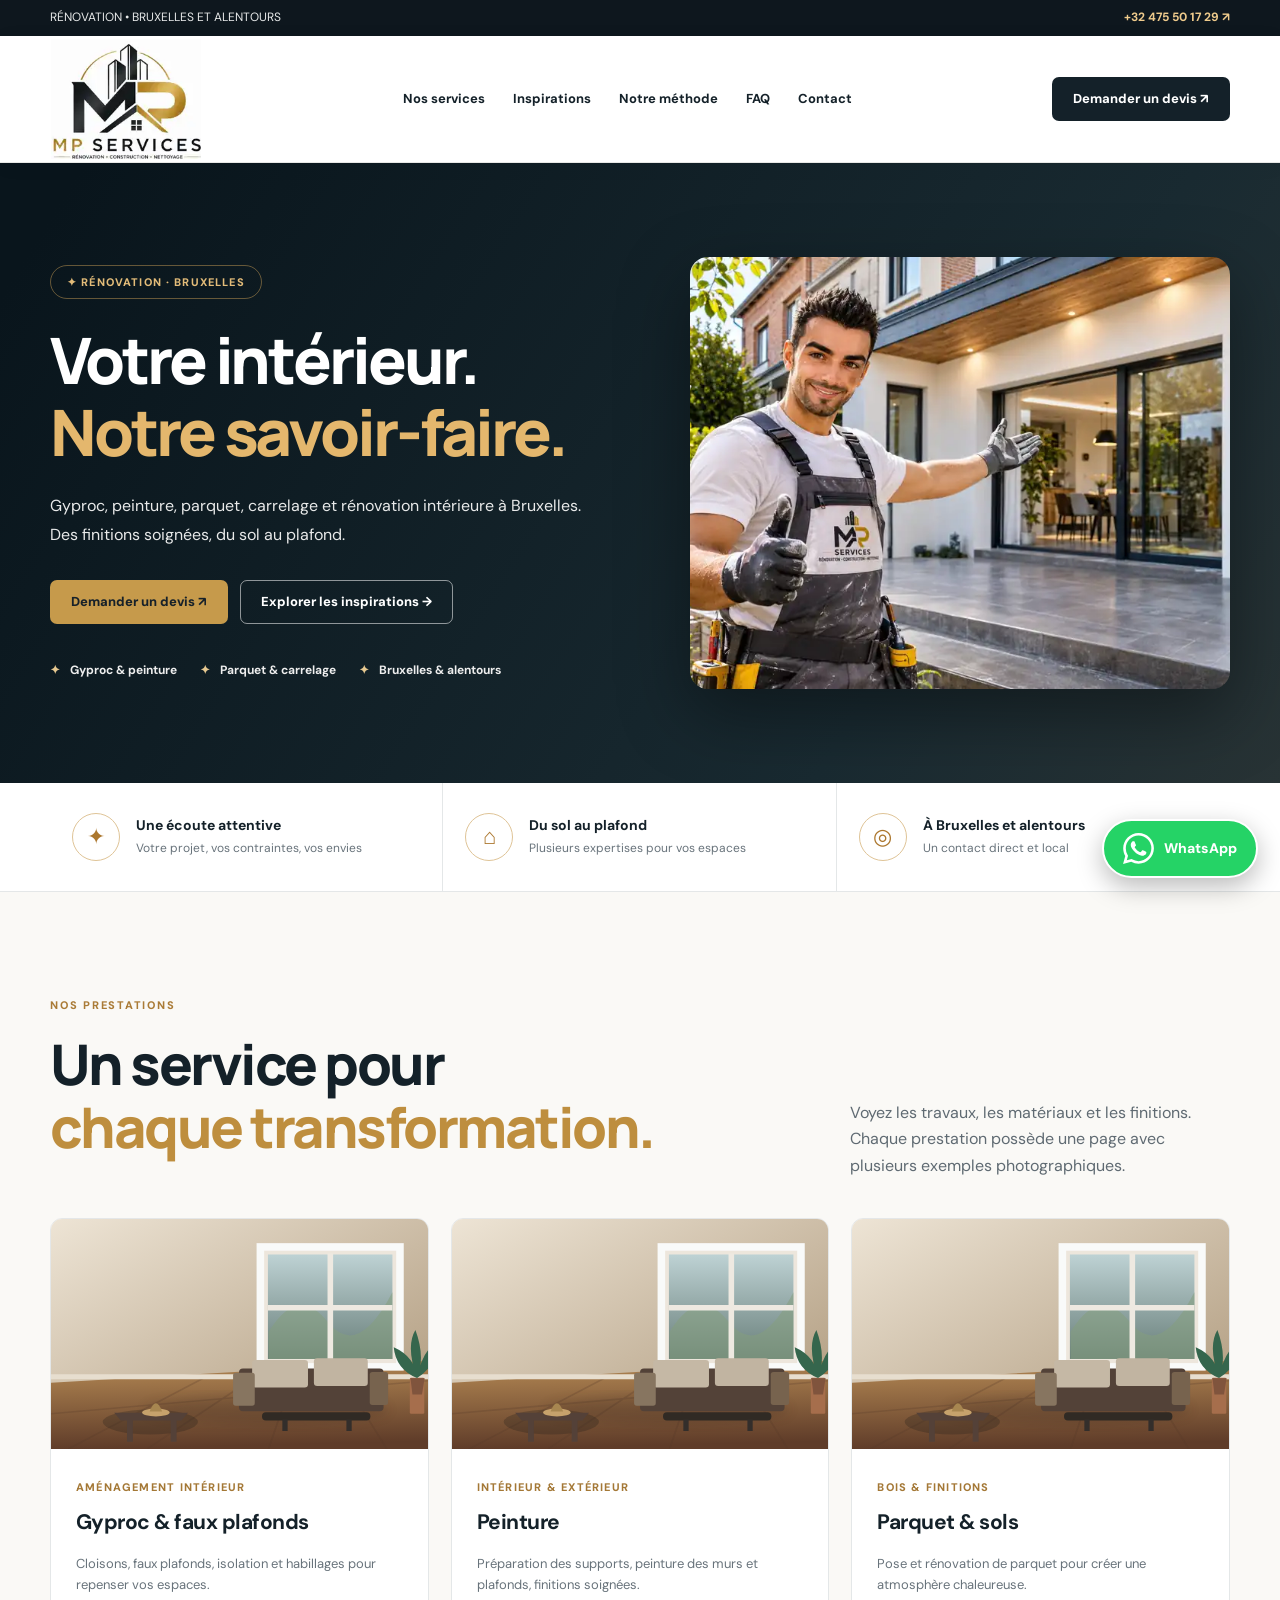
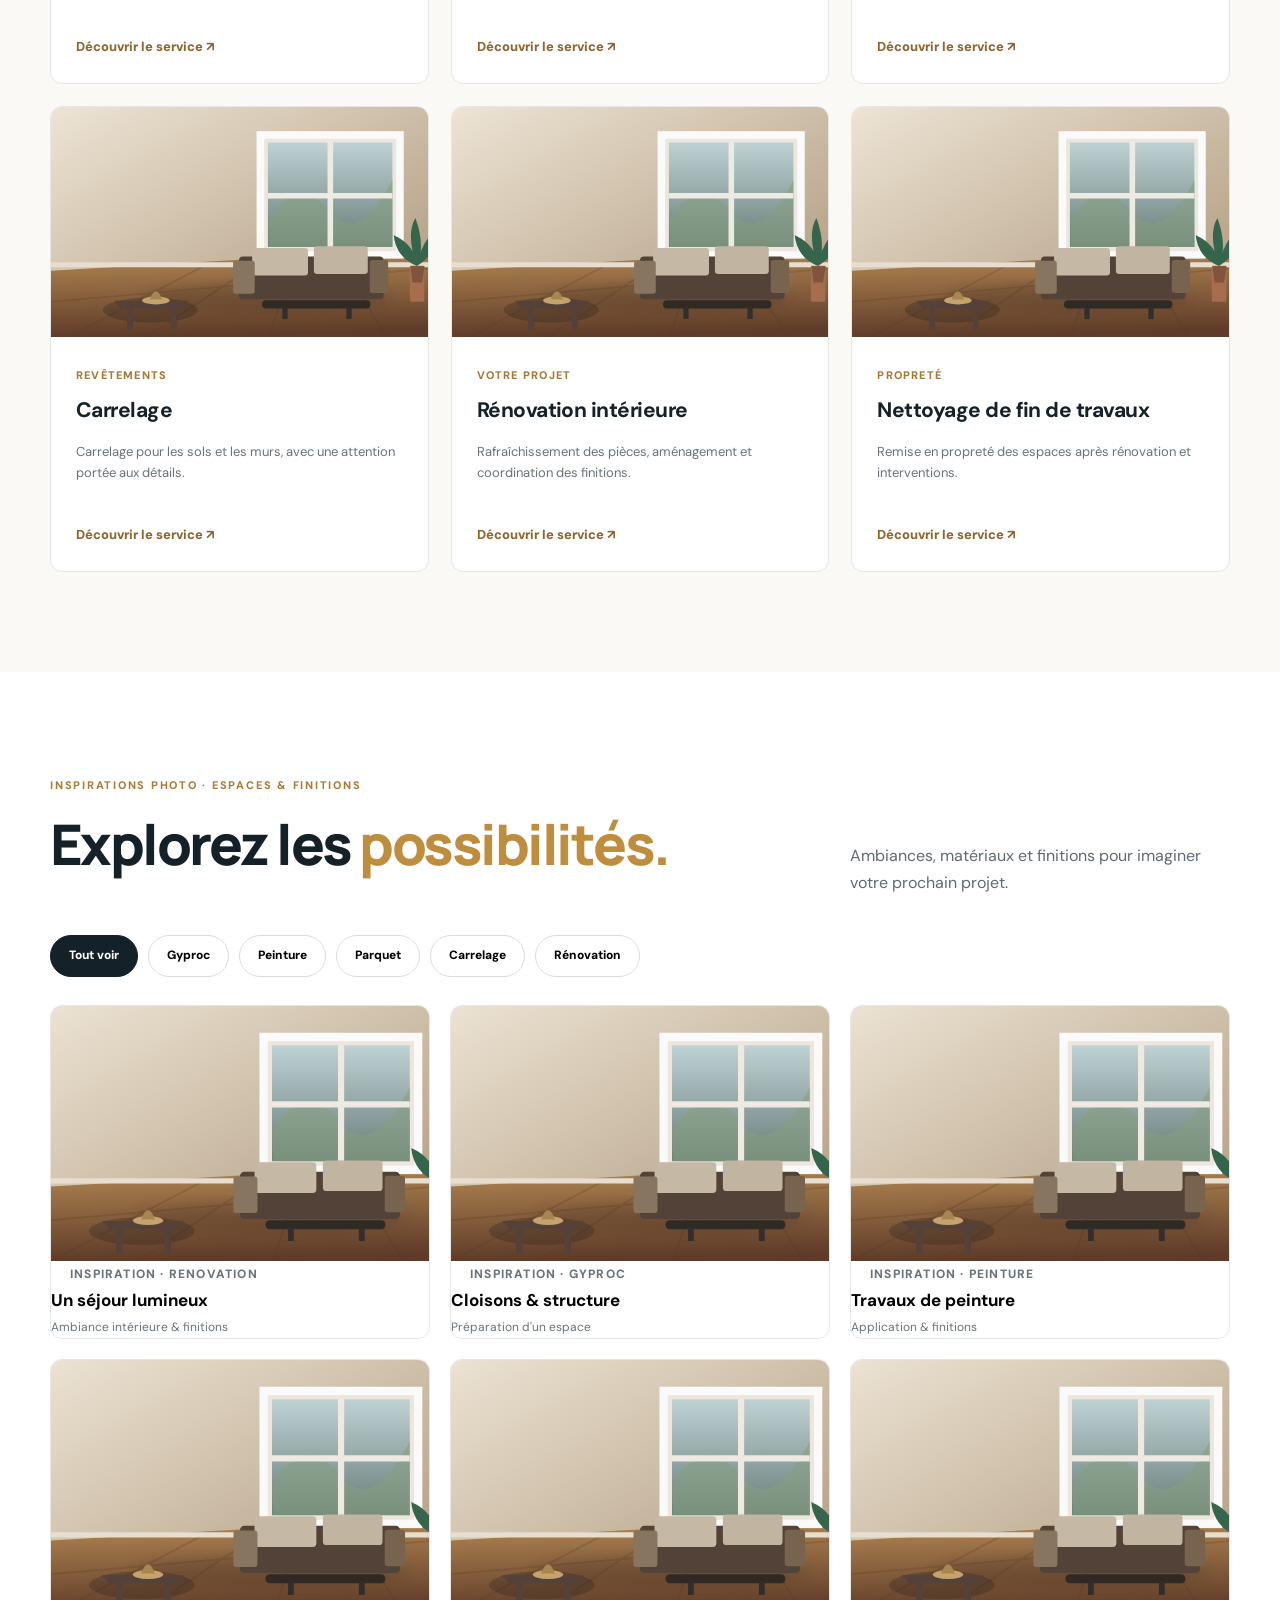
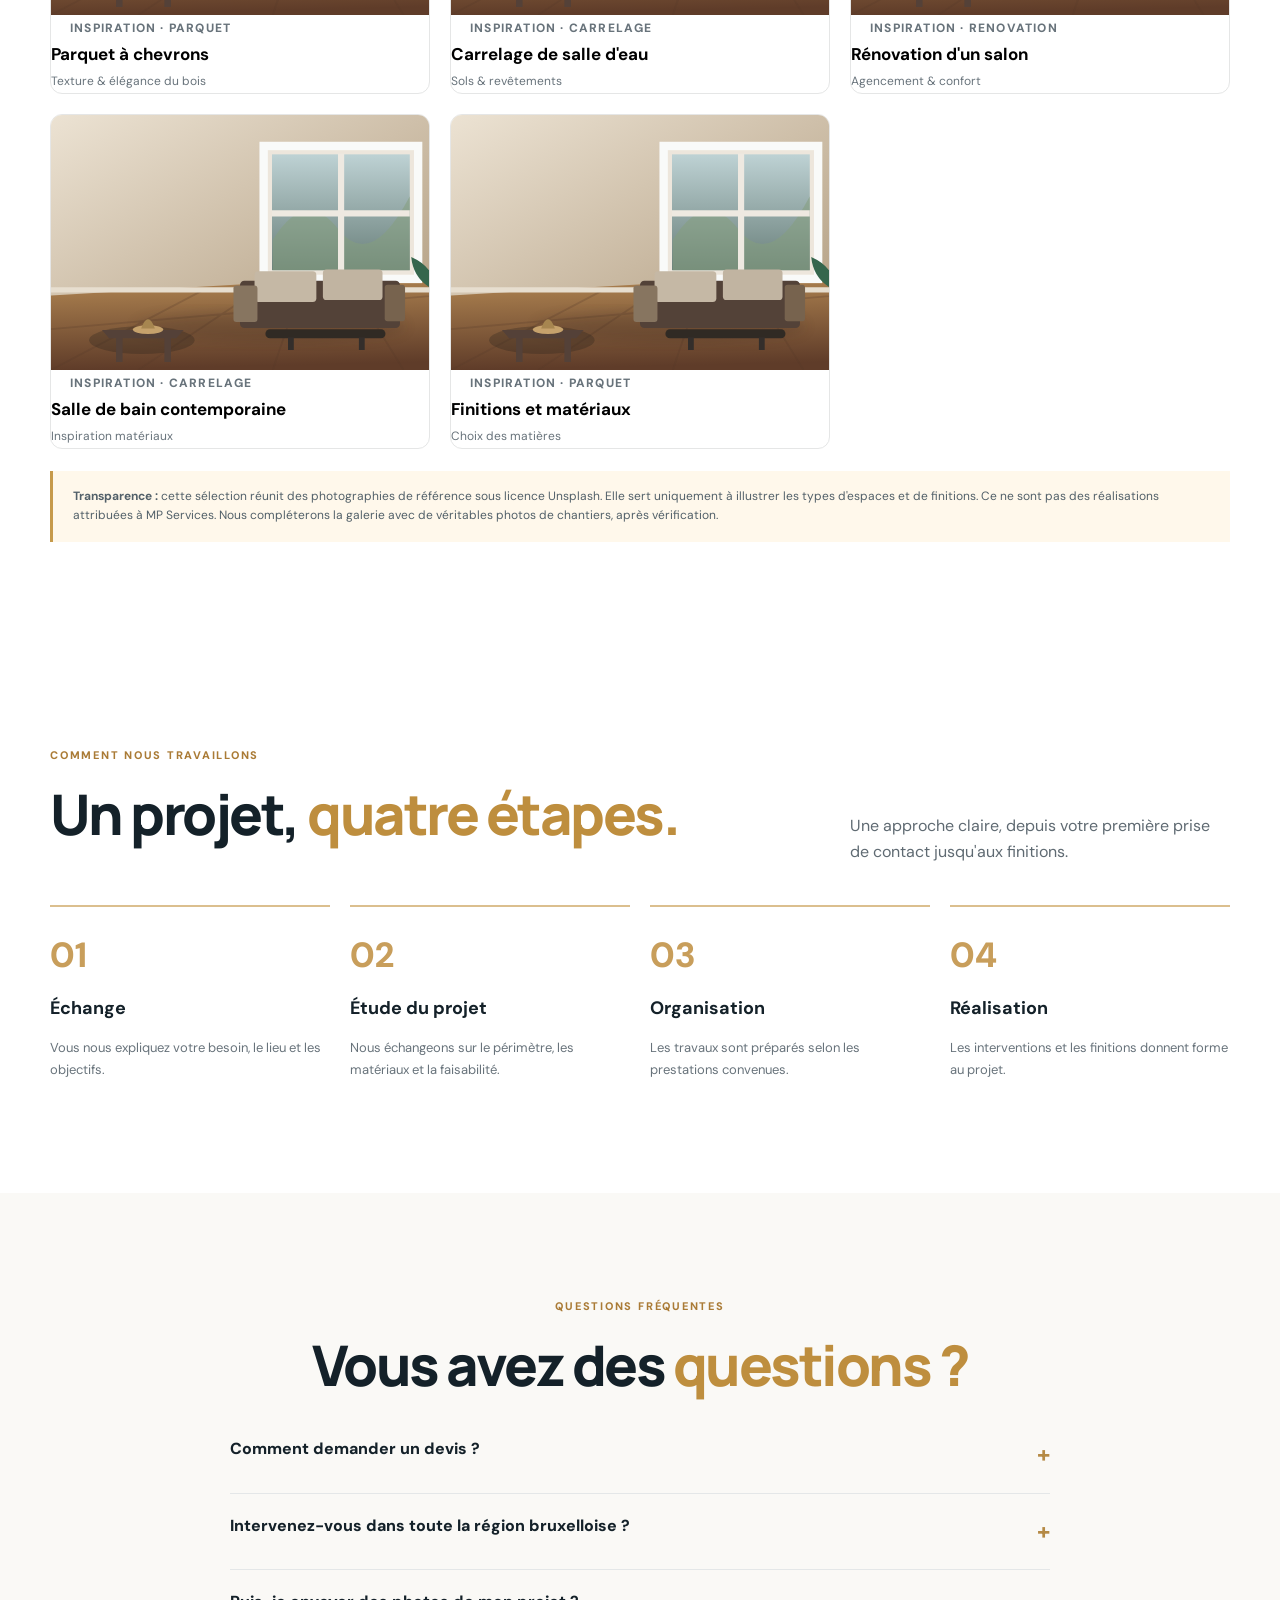
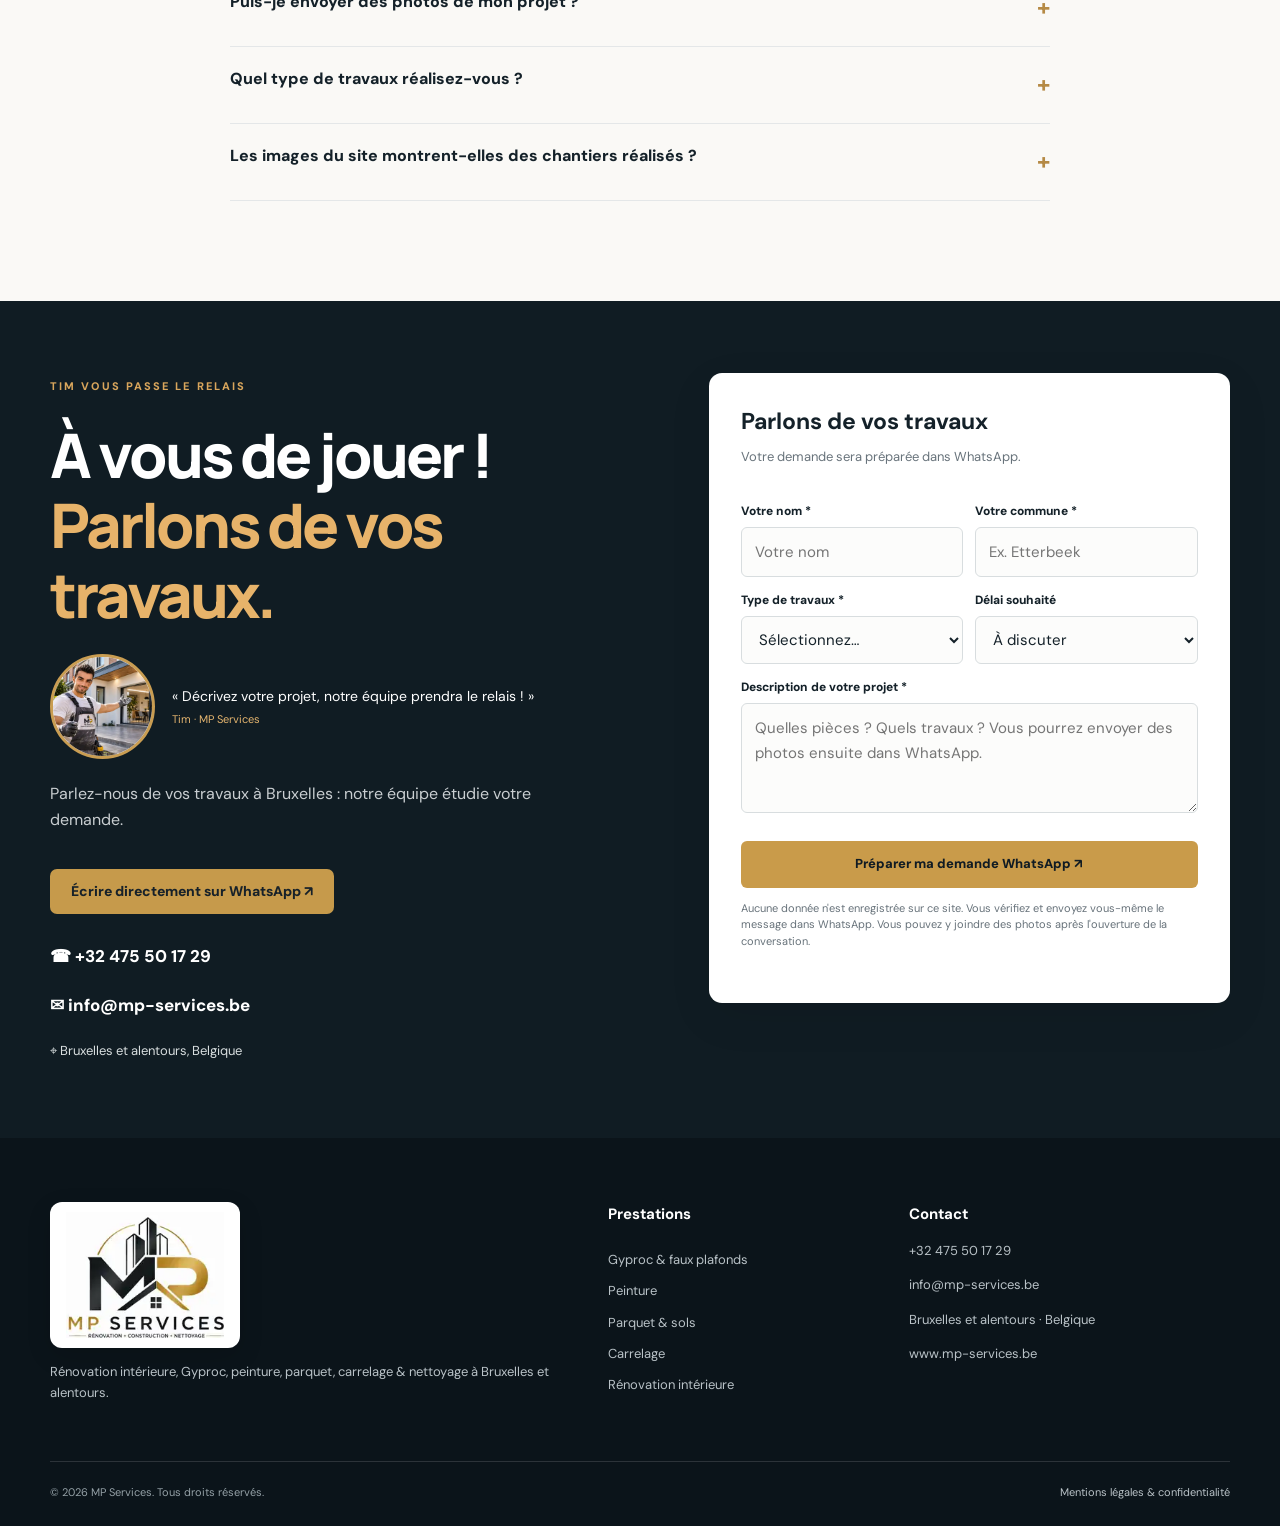
==== index.html @ fc866c46 "copy: simplify public image captions while keeping illustrative attribution accurate" ====
<!doctype html><html lang="fr-BE"><head><meta charset="utf-8"><meta name="viewport" content="width=device-width,initial-scale=1"><meta name="theme-color" content="#101b23"><title>MP Services | Rénovation, Gyproc, peinture & parquet à Bruxelles</title><meta name="description" content="MP Services à Bruxelles et alentours : rénovation intérieure, Gyproc, peinture, parquet, carrelage et nettoyage. Demandez votre devis via WhatsApp."><meta property="og:type" content="website"><meta property="og:locale" content="fr_BE"><meta property="og:title" content="MP Services — Rénovation à Bruxelles, Gyproc, peinture, parquet et carrelage"><meta property="og:description" content="Gyproc, peinture, parquet, carrelage et finitions."><link rel="icon" type="image/webp" href="assets/logo-oficial.webp"><link rel="preconnect" href="https://images.unsplash.com" crossorigin><link rel="preconnect" href="https://fonts.googleapis.com"><link rel="stylesheet" href="assets/site.css"><link rel="stylesheet" href="assets/portfolio.css"><link rel="canonical" href="https://sergiopacheco.github.io/mp-services/"><script type="application/ld+json">{"@context":"https://schema.org","@type":"LocalBusiness","name":"MP Services","url":"https://sergiopacheco.github.io/mp-services/","telephone":"+32475501729","email":"info@mp-services.be","areaServed":{"@type":"AdministrativeArea","name":"Brussels-Capital Region, Belgium"},"hasOfferCatalog":{"@type":"OfferCatalog","name":"Prestations de rénovation","itemListElement":[{"@type":"OfferCatalog","name":"Gyproc"},{"@type":"OfferCatalog","name":"Peinture"},{"@type":"OfferCatalog","name":"Parquet"},{"@type":"OfferCatalog","name":"Carrelage"},{"@type":"OfferCatalog","name":"Rénovation intérieure"},{"@type":"OfferCatalog","name":"Nettoyage après travaux"}]}}</script><script defer src="assets/site.js"></script><script defer src="assets/portfolio.js"></script><meta property="og:image" content="https://sergiopacheco.github.io/mp-services/assets/tim-hero.webp"></head><body><a class="sr-only" href="#contenu">Aller au contenu principal</a>
<div class="topbar"><div class="container topbar-inner"><span>RÉNOVATION • BRUXELLES ET ALENTOURS</span><a href="tel:+32475501729">+32 475 50 17 29 ↗</a></div></div><header class="site-header"><div class="container nav-inner"><a class="brand" href="./" aria-label="MP Services, accueil"><img src="assets/logo-oficial.webp" alt="MP Services" width="220" height="175"></a><nav class="nav-links" id="nav-links" data-nav aria-label="Navigation principale"><a href="./#services">Nos services</a><a href="./#inspirations">Inspirations</a><a href="./#methode">Notre méthode</a><a href="./#faq">FAQ</a><a href="./#contact">Contact</a></nav><div class="nav-actions"><a class="btn btn-dark" href="./#contact">Demander un devis ↗</a><button class="menu-toggle" type="button" aria-label="Ouvrir le menu" aria-controls="nav-links" aria-expanded="false" data-menu-toggle>☰</button></div></div></header><main id="contenu"><section class="hero hero-tim" id="accueil"><div class="container hero-tim-layout"><div class="hero-tim-copy"><span class="tim-kicker">✦ RÉNOVATION · BRUXELLES</span><h1>Votre intérieur.<br><em>Notre savoir-faire.</em></h1><p class="desc">Gyproc, peinture, parquet, carrelage et rénovation intérieure à Bruxelles. Des finitions soignées, du sol au plafond.</p><div class="hero-actions"><a class="btn btn-gold" href="#contact">Demander un devis ↗</a><a class="btn btn-outline-light" href="#services">Explorer les inspirations →</a></div><div class="hero-badges"><span>Gyproc & peinture</span><span>Parquet & carrelage</span><span>Bruxelles & alentours</span></div></div><figure class="hero-tim-media"><img src="assets/tim-hero.webp" alt="Tim présente un intérieur rénové" width="850" height="560" loading="eager" fetchpriority="high"></figure></div></section>
<section class="benefits" aria-label="Les atouts de MP Services"><div class="container benefit-grid"><div class="benefit"><span class="benefit-icon" aria-hidden="true">✦</span><div><b>Une écoute attentive</b><p>Votre projet, vos contraintes, vos envies</p></div></div><div class="benefit"><span class="benefit-icon" aria-hidden="true">⌂</span><div><b>Du sol au plafond</b><p>Plusieurs expertises pour vos espaces</p></div></div><div class="benefit"><span class="benefit-icon" aria-hidden="true">◎</span><div><b>À Bruxelles et alentours</b><p>Un contact direct et local</p></div></div></div></section>
<section class="section section-soft" id="services"><div class="container"><div class="section-head"><div><span class="kicker">NOS PRESTATIONS</span><h2 class="h2">Un service pour<br><em>chaque transformation.</em></h2></div><p class="lead">Voyez les travaux, les matériaux et les finitions. Chaque prestation possède une page avec plusieurs exemples photographiques.</p></div><div class="services-grid"><article class="service-card"><img src="https://images.unsplash.com/photo-1768321902097-1d85e7735c5f?auto=format&fit=crop&w=1100&q=80" alt="Exemple photographique de travaux de cloisons et de plaques de plâtre" width="1100" height="730" loading="lazy" decoding="async"><div class="service-card-body"><span class="eyeline">Aménagement intérieur</span><h3>Gyproc & faux plafonds</h3><p>Cloisons, faux plafonds, isolation et habillages pour repenser vos espaces.</p><a href="services/gyproc.html">Découvrir le service ↗</a></div></article><article class="service-card"><img src="https://images.unsplash.com/photo-1742900280861-32bed068938b?auto=format&fit=crop&w=1100&q=80" alt="Exemple photographique d'une intervention de peinture intérieure" width="1100" height="730" loading="lazy" decoding="async"><div class="service-card-body"><span class="eyeline">Intérieur & extérieur</span><h3>Peinture</h3><p>Préparation des supports, peinture des murs et plafonds, finitions soignées.</p><a href="services/peinture.html">Découvrir le service ↗</a></div></article><article class="service-card"><img src="https://images.unsplash.com/photo-1761053130711-2515ef532bb5?auto=format&fit=crop&w=1100&q=80" alt="Exemple photographique de parquet en bois" width="1100" height="730" loading="lazy" decoding="async"><div class="service-card-body"><span class="eyeline">Bois & finitions</span><h3>Parquet & sols</h3><p>Pose et rénovation de parquet pour créer une atmosphère chaleureuse.</p><a href="services/parquet.html">Découvrir le service ↗</a></div></article><article class="service-card"><img src="https://images.unsplash.com/photo-1690603935238-b60582bcb273?auto=format&fit=crop&w=1100&q=80" alt="Exemple photographique de revêtement carrelé" width="1100" height="730" loading="lazy" decoding="async"><div class="service-card-body"><span class="eyeline">Revêtements</span><h3>Carrelage</h3><p>Carrelage pour les sols et les murs, avec une attention portée aux détails.</p><a href="services/carrelage.html">Découvrir le service ↗</a></div></article><article class="service-card"><img src="https://images.unsplash.com/photo-1721523236968-8fa75690087e?auto=format&fit=crop&w=1100&q=80" alt="Exemple photographique d'un intérieur rénové" width="1100" height="730" loading="lazy" decoding="async"><div class="service-card-body"><span class="eyeline">Votre projet</span><h3>Rénovation intérieure</h3><p>Rafraîchissement des pièces, aménagement et coordination des finitions.</p><a href="services/renovation.html">Découvrir le service ↗</a></div></article><article class="service-card"><img src="https://images.unsplash.com/photo-1769736436809-eab3de70b175?auto=format&fit=crop&w=1100&q=80" alt="Exemple photographique d'un espace intérieur propre" width="1100" height="730" loading="lazy" decoding="async"><div class="service-card-body"><span class="eyeline">Propreté</span><h3>Nettoyage de fin de travaux</h3><p>Remise en propreté des espaces après rénovation et interventions.</p><a href="services/nettoyage.html">Découvrir le service ↗</a></div></article></div></div></section>
<section class="ba-gallery" id="comparatifs-ia" hidden><div class="container"><div class="ba-heading"><div><span class="kicker">INSPIRATIONS PHOTO · ESPACES & FINITIONS</span><h2 class="h2">Explorez les <em>possibilités.</em></h2></div><p class="lead">Découvrez différentes transformations en faisant glisser le curseur entre avant et après.</p></div><div class="ba-grid"><figure class="ba-card" data-before-after data-type="gyproc"><div class="ba-stage" role="group" aria-label="Comparaison visuelle avant après : Gyproc & faux plafonds"><div class="ba-scene ba-after" aria-hidden="true"></div><div class="ba-scene ba-before" aria-hidden="true"></div><span class="ba-label ba-label-before">Avant</span><span class="ba-label ba-label-after">Après</span><span class="ba-divider" aria-hidden="true"></span><input class="ba-range" aria-label="Déplacer pour comparer avant et après : Gyproc & faux plafonds" type="range" min="0" max="100" value="50" step="1"></div><figcaption class="ba-info"><div><h3>Gyproc & faux plafonds</h3><p>Cloisons, plaques et finitions · Inspiration avant/après</p></div><a href="services/gyproc.html">Découvrir ↗</a></figcaption></figure><figure class="ba-card" data-before-after data-type="peinture"><div class="ba-stage" role="group" aria-label="Comparaison visuelle avant après : Peinture intérieure"><div class="ba-scene ba-after" aria-hidden="true"></div><div class="ba-scene ba-before" aria-hidden="true"></div><span class="ba-label ba-label-before">Avant</span><span class="ba-label ba-label-after">Après</span><span class="ba-divider" aria-hidden="true"></span><input class="ba-range" aria-label="Déplacer pour comparer avant et après : Peinture intérieure" type="range" min="0" max="100" value="50" step="1"></div><figcaption class="ba-info"><div><h3>Peinture intérieure</h3><p>Murs et plafonds remis à neuf · Inspiration avant/après</p></div><a href="services/peinture.html">Découvrir ↗</a></figcaption></figure><figure class="ba-card" data-before-after data-type="parquet"><div class="ba-stage" role="group" aria-label="Comparaison visuelle avant après : Parquet & sols"><div class="ba-scene ba-after" aria-hidden="true"></div><div class="ba-scene ba-before" aria-hidden="true"></div><span class="ba-label ba-label-before">Avant</span><span class="ba-label ba-label-after">Après</span><span class="ba-divider" aria-hidden="true"></span><input class="ba-range" aria-label="Déplacer pour comparer avant et après : Parquet & sols" type="range" min="0" max="100" value="50" step="1"></div><figcaption class="ba-info"><div><h3>Parquet & sols</h3><p>Pose et finition de parquet · Inspiration avant/après</p></div><a href="services/parquet.html">Découvrir ↗</a></figcaption></figure><figure class="ba-card" data-before-after data-type="carrelage"><div class="ba-stage" role="group" aria-label="Comparaison visuelle avant après : Carrelage"><div class="ba-scene ba-after" aria-hidden="true"></div><div class="ba-scene ba-before" aria-hidden="true"></div><span class="ba-label ba-label-before">Avant</span><span class="ba-label ba-label-after">Après</span><span class="ba-divider" aria-hidden="true"></span><input class="ba-range" aria-label="Déplacer pour comparer avant et après : Carrelage" type="range" min="0" max="100" value="50" step="1"></div><figcaption class="ba-info"><div><h3>Carrelage</h3><p>Revêtements de salle de bains · Inspiration avant/après</p></div><a href="services/carrelage.html">Découvrir ↗</a></figcaption></figure><figure class="ba-card" data-before-after data-type="renovation"><div class="ba-stage" role="group" aria-label="Comparaison visuelle avant après : Rénovation intérieure"><div class="ba-scene ba-after" aria-hidden="true"></div><div class="ba-scene ba-before" aria-hidden="true"></div><span class="ba-label ba-label-before">Avant</span><span class="ba-label ba-label-after">Après</span><span class="ba-divider" aria-hidden="true"></span><input class="ba-range" aria-label="Déplacer pour comparer avant et après : Rénovation intérieure" type="range" min="0" max="100" value="50" step="1"></div><figcaption class="ba-info"><div><h3>Rénovation intérieure</h3><p>Une transformation complète · Inspiration avant/après</p></div><a href="services/renovation.html">Découvrir ↗</a></figcaption></figure></div><p class="ba-legal">Illustrations d’inspiration avant/après, non issues de chantiers réalisés par MP Services.</p></div></section>
<section class="section" id="inspirations"><div class="container"><div class="section-head"><div><span class="kicker">INSPIRATIONS PHOTO · ESPACES & FINITIONS</span><h2 class="h2">Explorez les <em>possibilités.</em></h2></div><p class="lead">Ambiances, matériaux et finitions pour imaginer votre prochain projet.</p></div><div class="filters" role="group" aria-label="Filtrer les inspirations"><button class="filter" data-filter="tous" aria-pressed="true">Tout voir</button><button class="filter" data-filter="gyproc" aria-pressed="false">Gyproc</button><button class="filter" data-filter="peinture" aria-pressed="false">Peinture</button><button class="filter" data-filter="parquet" aria-pressed="false">Parquet</button><button class="filter" data-filter="carrelage" aria-pressed="false">Carrelage</button><button class="filter" data-filter="renovation" aria-pressed="false">Rénovation</button></div><div class="gallery-grid"><button type="button" class="gallery-item" data-category="renovation" data-photo="https://images.unsplash.com/photo-1721523236968-8fa75690087e?auto=format&fit=crop&w=1800&q=82" data-title="Un séjour lumineux" data-alt="Photographie d'inspiration : Un séjour lumineux"><img src="https://images.unsplash.com/photo-1721523236968-8fa75690087e?auto=format&fit=crop&w=1800&q=82" srcset="https://images.unsplash.com/photo-1721523236968-8fa75690087e?auto=format&fit=crop&w=480&q=82 480w, https://images.unsplash.com/photo-1721523236968-8fa75690087e?auto=format&fit=crop&w=800&q=82 800w, https://images.unsplash.com/photo-1721523236968-8fa75690087e?auto=format&fit=crop&w=1200&q=82 1200w, https://images.unsplash.com/photo-1721523236968-8fa75690087e?auto=format&fit=crop&w=1800&q=82 1800w" sizes="(max-width:600px) 100vw, (max-width:1000px) 50vw, 33vw" alt="Photo illustrative : Un séjour lumineux" loading="lazy" decoding="async" width="1100" height="730" ><span class="gallery-meta"><span class="tag">Inspiration · renovation</span><strong>Un séjour lumineux</strong><span>Ambiance intérieure & finitions</span></span></button><button type="button" class="gallery-item" data-category="gyproc" data-photo="https://images.unsplash.com/photo-1768321902097-1d85e7735c5f?auto=format&fit=crop&w=1100&q=80" data-title="Cloisons & structure" data-alt="Photographie d'inspiration : Cloisons & structure"><img src="https://images.unsplash.com/photo-1768321902097-1d85e7735c5f?auto=format&fit=crop&w=1100&q=80" srcset="https://images.unsplash.com/photo-1768321902097-1d85e7735c5f?auto=format&fit=crop&w=480&q=80 480w, https://images.unsplash.com/photo-1768321902097-1d85e7735c5f?auto=format&fit=crop&w=800&q=80 800w, https://images.unsplash.com/photo-1768321902097-1d85e7735c5f?auto=format&fit=crop&w=1200&q=80 1200w, https://images.unsplash.com/photo-1768321902097-1d85e7735c5f?auto=format&fit=crop&w=1800&q=80 1800w" sizes="(max-width:600px) 100vw, (max-width:1000px) 50vw, 33vw" alt="Photo illustrative : Cloisons & structure" loading="lazy" decoding="async" width="1100" height="730" ><span class="gallery-meta"><span class="tag">Inspiration · gyproc</span><strong>Cloisons & structure</strong><span>Préparation d'un espace</span></span></button><button type="button" class="gallery-item" data-category="peinture" data-photo="https://images.unsplash.com/photo-1742900280861-32bed068938b?auto=format&fit=crop&w=1100&q=80" data-title="Travaux de peinture" data-alt="Photographie d'inspiration : Travaux de peinture"><img src="https://images.unsplash.com/photo-1742900280861-32bed068938b?auto=format&fit=crop&w=1100&q=80" srcset="https://images.unsplash.com/photo-1742900280861-32bed068938b?auto=format&fit=crop&w=480&q=80 480w, https://images.unsplash.com/photo-1742900280861-32bed068938b?auto=format&fit=crop&w=800&q=80 800w, https://images.unsplash.com/photo-1742900280861-32bed068938b?auto=format&fit=crop&w=1200&q=80 1200w, https://images.unsplash.com/photo-1742900280861-32bed068938b?auto=format&fit=crop&w=1800&q=80 1800w" sizes="(max-width:600px) 100vw, (max-width:1000px) 50vw, 33vw" alt="Photo illustrative : Travaux de peinture" loading="lazy" decoding="async" width="1100" height="730" ><span class="gallery-meta"><span class="tag">Inspiration · peinture</span><strong>Travaux de peinture</strong><span>Application & finitions</span></span></button><button type="button" class="gallery-item" data-category="parquet" data-photo="https://images.unsplash.com/photo-1761053130711-2515ef532bb5?auto=format&fit=crop&w=1100&q=80" data-title="Parquet à chevrons" data-alt="Photographie d'inspiration : Parquet à chevrons"><img src="https://images.unsplash.com/photo-1761053130711-2515ef532bb5?auto=format&fit=crop&w=1100&q=80" srcset="https://images.unsplash.com/photo-1761053130711-2515ef532bb5?auto=format&fit=crop&w=480&q=80 480w, https://images.unsplash.com/photo-1761053130711-2515ef532bb5?auto=format&fit=crop&w=800&q=80 800w, https://images.unsplash.com/photo-1761053130711-2515ef532bb5?auto=format&fit=crop&w=1200&q=80 1200w, https://images.unsplash.com/photo-1761053130711-2515ef532bb5?auto=format&fit=crop&w=1800&q=80 1800w" sizes="(max-width:600px) 100vw, (max-width:1000px) 50vw, 33vw" alt="Photo illustrative : Parquet à chevrons" loading="lazy" decoding="async" width="1100" height="730" ><span class="gallery-meta"><span class="tag">Inspiration · parquet</span><strong>Parquet à chevrons</strong><span>Texture & élégance du bois</span></span></button><button type="button" class="gallery-item" data-category="carrelage" data-photo="https://images.unsplash.com/photo-1690603935238-b60582bcb273?auto=format&fit=crop&w=1100&q=80" data-title="Carrelage de salle d'eau" data-alt="Photographie d'inspiration : Carrelage de salle d'eau"><img src="https://images.unsplash.com/photo-1690603935238-b60582bcb273?auto=format&fit=crop&w=1100&q=80" srcset="https://images.unsplash.com/photo-1690603935238-b60582bcb273?auto=format&fit=crop&w=480&q=80 480w, https://images.unsplash.com/photo-1690603935238-b60582bcb273?auto=format&fit=crop&w=800&q=80 800w, https://images.unsplash.com/photo-1690603935238-b60582bcb273?auto=format&fit=crop&w=1200&q=80 1200w, https://images.unsplash.com/photo-1690603935238-b60582bcb273?auto=format&fit=crop&w=1800&q=80 1800w" sizes="(max-width:600px) 100vw, (max-width:1000px) 50vw, 33vw" alt="Photo illustrative : Carrelage de salle d'eau" loading="lazy" decoding="async" width="1100" height="730" ><span class="gallery-meta"><span class="tag">Inspiration · carrelage</span><strong>Carrelage de salle d'eau</strong><span>Sols & revêtements</span></span></button><button type="button" class="gallery-item" data-category="renovation" data-photo="https://images.unsplash.com/photo-1769736436809-eab3de70b175?auto=format&fit=crop&w=1100&q=82" data-title="Rénovation d'un salon" data-alt="Photographie d'inspiration : Rénovation d'un salon"><img src="https://images.unsplash.com/photo-1769736436809-eab3de70b175?auto=format&fit=crop&w=1100&q=82" srcset="https://images.unsplash.com/photo-1769736436809-eab3de70b175?auto=format&fit=crop&w=480&q=82 480w, https://images.unsplash.com/photo-1769736436809-eab3de70b175?auto=format&fit=crop&w=800&q=82 800w, https://images.unsplash.com/photo-1769736436809-eab3de70b175?auto=format&fit=crop&w=1200&q=82 1200w, https://images.unsplash.com/photo-1769736436809-eab3de70b175?auto=format&fit=crop&w=1800&q=82 1800w" sizes="(max-width:600px) 100vw, (max-width:1000px) 50vw, 33vw" alt="Photo illustrative : Rénovation d'un salon" loading="lazy" decoding="async" width="1100" height="730" ><span class="gallery-meta"><span class="tag">Inspiration · renovation</span><strong>Rénovation d'un salon</strong><span>Agencement & confort</span></span></button><button type="button" class="gallery-item" data-category="carrelage" data-photo="https://images.unsplash.com/photo-1754574741164-a41418029cfb?auto=format&fit=crop&w=1100&q=80" data-title="Salle de bain contemporaine" data-alt="Photographie d'inspiration : Salle de bain contemporaine"><img src="https://images.unsplash.com/photo-1754574741164-a41418029cfb?auto=format&fit=crop&w=1100&q=80" srcset="https://images.unsplash.com/photo-1754574741164-a41418029cfb?auto=format&fit=crop&w=480&q=80 480w, https://images.unsplash.com/photo-1754574741164-a41418029cfb?auto=format&fit=crop&w=800&q=80 800w, https://images.unsplash.com/photo-1754574741164-a41418029cfb?auto=format&fit=crop&w=1200&q=80 1200w, https://images.unsplash.com/photo-1754574741164-a41418029cfb?auto=format&fit=crop&w=1800&q=80 1800w" sizes="(max-width:600px) 100vw, (max-width:1000px) 50vw, 33vw" alt="Photo illustrative : Salle de bain contemporaine" loading="lazy" decoding="async" width="1100" height="730" ><span class="gallery-meta"><span class="tag">Inspiration · carrelage</span><strong>Salle de bain contemporaine</strong><span>Inspiration matériaux</span></span></button><button type="button" class="gallery-item" data-category="parquet" data-photo="https://images.unsplash.com/photo-1761053130711-2515ef532bb5?auto=format&fit=crop&w=1100&q=80" data-title="Finitions et matériaux" data-alt="Photographie d'inspiration : Finitions et matériaux"><img src="https://images.unsplash.com/photo-1761053130711-2515ef532bb5?auto=format&fit=crop&w=1100&q=80" srcset="https://images.unsplash.com/photo-1761053130711-2515ef532bb5?auto=format&fit=crop&w=480&q=80 480w, https://images.unsplash.com/photo-1761053130711-2515ef532bb5?auto=format&fit=crop&w=800&q=80 800w, https://images.unsplash.com/photo-1761053130711-2515ef532bb5?auto=format&fit=crop&w=1200&q=80 1200w, https://images.unsplash.com/photo-1761053130711-2515ef532bb5?auto=format&fit=crop&w=1800&q=80 1800w" sizes="(max-width:600px) 100vw, (max-width:1000px) 50vw, 33vw" alt="Photo illustrative : Finitions et matériaux" loading="lazy" decoding="async" width="1100" height="730" ><span class="gallery-meta"><span class="tag">Inspiration · parquet</span><strong>Finitions et matériaux</strong><span>Choix des matières</span></span></button></div><div class="disclosure"><strong>Transparence :</strong> cette sélection réunit des photographies de référence sous licence Unsplash. Elle sert uniquement à illustrer les types d'espaces et de finitions. Ce ne sont pas des réalisations attribuées à MP Services. Nous compléterons la galerie avec de véritables photos de chantiers, après vérification.</div></div></section>

<section class="section" id="methode"><div class="container"><div class="section-head"><div><span class="kicker">COMMENT NOUS TRAVAILLONS</span><h2 class="h2">Un projet, <em>quatre étapes.</em></h2></div><p class="lead">Une approche claire, depuis votre première prise de contact jusqu'aux finitions.</p></div><div class="process-grid"><div class="process-item"><span class="number">01</span><h3>Échange</h3><p>Vous nous expliquez votre besoin, le lieu et les objectifs.</p></div><div class="process-item"><span class="number">02</span><h3>Étude du projet</h3><p>Nous échangeons sur le périmètre, les matériaux et la faisabilité.</p></div><div class="process-item"><span class="number">03</span><h3>Organisation</h3><p>Les travaux sont préparés selon les prestations convenues.</p></div><div class="process-item"><span class="number">04</span><h3>Réalisation</h3><p>Les interventions et les finitions donnent forme au projet.</p></div></div></div></section>
<section class="section section-soft" id="faq"><div class="container"><div style="text-align:center"><span class="kicker">QUESTIONS FRÉQUENTES</span><h2 class="h2">Vous avez des <em>questions ?</em></h2></div><div class="faq-list"><details><summary>Comment demander un devis ?</summary><p>Décrivez votre projet, précisez la commune et le type de travaux, puis envoyez votre demande via WhatsApp ou contactez-nous par e-mail. Nous pourrons ensuite échanger sur vos besoins.</p></details><details><summary>Intervenez-vous dans toute la région bruxelloise ?</summary><p>Nous intervenons à Bruxelles et dans les environs. Contactez-nous en précisant votre commune pour confirmer la possibilité d'intervention.</p></details><details><summary>Puis-je envoyer des photos de mon projet ?</summary><p>Oui. Après l'ouverture de la conversation WhatsApp, vous pouvez joindre directement les photos et les dimensions utiles à votre demande.</p></details><details><summary>Quel type de travaux réalisez-vous ?</summary><p>Nos prestations comprennent notamment le Gyproc, la peinture, la pose de parquet, le carrelage, la rénovation intérieure et le nettoyage après travaux. Chaque demande est évaluée selon son périmètre.</p></details><details><summary>Les images du site montrent-elles des chantiers réalisés ?</summary><p>La galerie Inspiration utilise actuellement des photographies d'illustration sous licence Unsplash. Elle ne constitue pas une présentation de chantiers exécutés par MP Services. Les réalisations vérifiées seront ajoutées séparément.</p></details></div></div></section>
<section class="section contact-section contact-reference" id="contact"><div class="container contact-grid"><div class="contact-copy"><span class="kicker">TIM VOUS PASSE LE RELAIS</span><h2 class="h2">À vous de jouer !<br><em>Parlons de vos travaux.</em></h2><div class="contact-tim-quote"><img src="assets/tim-hero.webp" alt="Tim, personnage de présentation de MP Services" loading="lazy" width="104" height="104"><div><p>« Décrivez votre projet, notre équipe prendra le relais ! »</p><small>Tim · MP Services</small></div></div><p class="lead">Parlez-nous de vos travaux à Bruxelles : notre équipe étudie votre demande.</p><a class="btn btn-gold contact-direct-wa" href="https://wa.me/32475501729?text=Bonjour%20MP%20Services%2C%20je%20souhaite%20un%20devis." target="_blank" rel="noopener noreferrer">Écrire directement sur WhatsApp ↗</a><div class="contact-methods"><a href="tel:+32475501729">☎ +32 475 50 17 29</a><a href="mailto:info@mp-services.be">✉ info@mp-services.be</a><span>⌖ Bruxelles et alentours, Belgique</span></div></div><form class="quote-form" id="quote-form"><h3>Parlons de vos travaux</h3><p>Votre demande sera préparée dans WhatsApp.</p><div class="form-row"><div><label for="nom">Votre nom *</label><input id="nom" name="nom" autocomplete="name" required maxlength="90" placeholder="Votre nom"></div><div><label for="commune">Votre commune *</label><input id="commune" name="commune" required maxlength="80" placeholder="Ex. Etterbeek"></div></div><div class="form-row"><div><label for="service">Type de travaux *</label><select id="service" name="service" required><option value="">Sélectionnez…</option><option value="Gyproc">Gyproc</option><option value="Peinture">Peinture</option><option value="Parquet">Parquet</option><option value="Carrelage">Carrelage</option><option value="Rénovation">Rénovation</option><option value="Nettoyage">Nettoyage</option><option value="Autre">Autre</option></select></div><div><label for="delai">Délai souhaité</label><select id="delai" name="delai"><option value="">À discuter</option><option>Dès que possible</option><option>Dans le mois</option><option>Dans 1 à 3 mois</option><option>Plus tard</option></select></div></div><label for="details">Description de votre projet *</label><textarea id="details" name="details" minlength="10" maxlength="2000" required placeholder="Quelles pièces ? Quels travaux ? Vous pourrez envoyer des photos ensuite dans WhatsApp."></textarea><button class="btn btn-gold" type="submit">Préparer ma demande WhatsApp ↗</button><p class="form-note">Aucune donnée n'est enregistrée sur ce site. Vous vérifiez et envoyez vous-même le message dans WhatsApp. Vous pouvez y joindre des photos après l'ouverture de la conversation.</p></form></div></section></main>
<div id="photo-modal" class="modal" role="dialog" aria-modal="true" aria-label="Photographie d'inspiration" aria-hidden="true"><div class="modal-shell"><button class="modal-close" type="button" data-modal-close aria-label="Fermer">×</button><img id="photo-modal-image" alt=""><div class="modal-description"><strong id="photo-modal-title">Inspiration</strong><p id="photo-modal-text"></p></div></div></div><footer class="footer"><div class="container"><div class="footer-grid"><div><a class="brand" href="./"><img src="assets/logo-oficial.webp" alt="MP Services" width="220" height="175"></a><p>Rénovation intérieure, Gyproc, peinture, parquet, carrelage & nettoyage à Bruxelles et alentours.</p></div><nav aria-label="Liens de services"><strong>Prestations</strong><a href="services/gyproc.html">Gyproc & faux plafonds</a><a href="services/peinture.html">Peinture</a><a href="services/parquet.html">Parquet & sols</a><a href="services/carrelage.html">Carrelage</a><a href="services/renovation.html">Rénovation intérieure</a></nav><div><strong>Contact</strong><p><a href="tel:+32475501729">+32 475 50 17 29</a></p><p><a href="mailto:info@mp-services.be">info@mp-services.be</a></p><p>Bruxelles et alentours · Belgique</p><p>www.mp-services.be</p></div></div><div class="footer-bottom"><span>© <span data-year>2026</span> MP Services. Tous droits réservés.</span><span><a href="mentions-legales.html">Mentions légales & confidentialité</a></span></div></div></footer><a class="whatsapp-floating" aria-label="Demander un devis par WhatsApp" href="https://wa.me/32475501729?text=Bonjour%20MP%20Services%2C%20je%20souhaite%20un%20devis." target="_blank" rel="noopener noreferrer"><img class="wa-icon" src="assets/whatsapp.svg" alt="" width="31" height="31" aria-hidden="true"><span class="wa-text">WhatsApp</span></a></body></html>
---- assets/site.css ----
@import url('https://fonts.googleapis.com/css2?family=DM+Sans:wght@400;500;600;700;800&family=Manrope:wght@400;500;600;700;800&display=swap');
:root{--ink:#142129;--ink2:#22303a;--gold:#c69a4b;--gold2:#e7c991;--paper:#faf9f6;--muted:#68737b;--line:#e4e7e8;--white:#fff;--radius:14px}
*,*::before,*::after{box-sizing:border-box}html{scroll-behavior:smooth;scroll-padding-top:92px}body{margin:0;background:#fff;color:var(--ink);font:15px/1.65 'DM Sans',Arial,sans-serif;-webkit-font-smoothing:antialiased;overflow-x:hidden}
a{color:inherit;text-decoration:none}button,input,select,textarea{font:inherit}button{cursor:pointer}img{max-width:100%;display:block}figure{margin:0}[hidden]{display:none!important}
:focus-visible{outline:3px solid #af823c;outline-offset:4px}.sr-only{position:absolute;width:1px;height:1px;padding:0;margin:-1px;overflow:hidden;clip:rect(0,0,0,0);white-space:nowrap;border:0}.container{width:min(1180px,calc(100% - 48px));margin-inline:auto}
.kicker{font-weight:800;text-transform:uppercase;letter-spacing:.16em;font-size:11px;color:#aa7b36}.h2{font-family:Manrope,Arial,sans-serif;font-weight:800;line-height:1.14;letter-spacing:-.045em;font-size:clamp(33px,4.5vw,56px);margin:15px 0 20px}.h2 em,.hero h1 em{font-style:normal;color:#be8e3e}.lead{color:#5f6a72;font-size:16px;max-width:610px}.section{padding:100px 0}.section-soft{background:var(--paper)}.section-head{display:flex;align-items:end;justify-content:space-between;gap:38px;margin-bottom:39px}.section-head .lead{max-width:380px;margin:0}
.topbar{background:#0e171e;color:#e7e9e9;font-size:12px}.topbar-inner{display:flex;justify-content:space-between;align-items:center;gap:20px;padding:8px 0}.topbar a{color:#efcb8c;font-weight:700}
.site-header{background:#fff;position:sticky;top:0;z-index:50;border-bottom:1px solid #e8e8e6;box-shadow:0 3px 20px #17222a0b}.nav-inner{height:83px;display:flex;gap:28px;align-items:center;justify-content:space-between}
.brand{display:flex;align-items:center;gap:10px;white-space:nowrap}.brand-symbol{font-size:41px;font-weight:800;letter-spacing:-.1em;line-height:1}.brand-symbol span{color:#bb873b}.brand-word{font-size:12px;line-height:1.25;letter-spacing:.27em;font-weight:800}.nav-links{display:flex;gap:28px;align-items:center;font-size:13px;font-weight:700}.nav-links a:hover,.footer a:hover{color:#b48239}.nav-actions{display:flex;align-items:center;gap:12px}
.btn{border-radius:7px;padding:13px 20px;display:inline-flex;align-items:center;justify-content:center;gap:10px;font-size:13px;font-weight:800;line-height:1.25;border:1px solid transparent;transition:background .2s,transform .2s}.btn:hover{transform:translateY(-2px)}.btn-gold{background:var(--gold);color:#172129}.btn-gold:hover{background:#e1b86f}.btn-dark{background:var(--ink);color:white}.btn-dark:hover{background:#344551}.btn-outline-light{border-color:#ffffff88;color:white}.btn-outline-light:hover{background:#ffffff20}.btn-outline{border-color:var(--ink);color:var(--ink)}.menu-toggle{display:none;border:0;background:none;padding:8px;font-size:26px}
.hero{min-height:690px;position:relative;display:flex;align-items:center;background:#1c262a;overflow:hidden;color:#fff}.hero-photo{position:absolute;inset:0;width:100%;height:100%;object-fit:cover;object-position:center 54%;filter:saturate(.88)}.hero:after{content:"";position:absolute;inset:0;background:linear-gradient(90deg,#0d171eea 2%,#14222dcc 37%,#10202b30 88%)}.hero-inner{position:relative;z-index:1;padding:95px 0 105px}.hero .kicker{color:#e6ba77}.hero h1{font:800 clamp(44px,6.4vw,83px)/1.09 Manrope,Arial,sans-serif;letter-spacing:-.055em;max-width:790px;margin:21px 0}.hero h1 em{color:#e6ba77}.hero .desc{color:#e9eaea;max-width:555px;font-size:17px;line-height:1.75}.hero-actions{display:flex;flex-wrap:wrap;gap:12px;margin-top:30px}.hero-badges{display:flex;flex-wrap:wrap;gap:26px;margin-top:57px;font-size:12px;font-weight:700;color:#eee}.hero-badges span:before{content:"✦";color:var(--gold2);margin-right:10px}.hero-credit{position:absolute;right:18px;bottom:10px;font-size:10px;color:#fffc;z-index:2}
.benefits{background:#fff;border-bottom:1px solid var(--line)}.benefit-grid{display:grid;grid-template-columns:repeat(3,1fr)}.benefit{padding:30px 22px;display:flex;gap:16px;align-items:center;border-right:1px solid var(--line)}.benefit:last-child{border:0}.benefit-icon{width:48px;height:48px;border:1px solid #dfc497;display:grid;place-items:center;border-radius:50%;color:#ac772e;font-size:22px;flex:none}.benefit b{display:block;font-size:14px}.benefit p{margin:2px 0 0;font-size:12px;color:var(--muted)}
.intro-grid{display:grid;grid-template-columns:1fr 1fr;gap:9%;align-items:center}.intro-photo-wrap{position:relative}.intro-photo-wrap img{height:500px;width:100%;object-fit:cover;border-radius:var(--radius)}.intro-photo-wrap:after{content:"";position:absolute;border:7px solid #e6c58a;width:42%;height:41%;right:-16px;bottom:-16px;border-radius:5px;z-index:-1}.intro-copy p{color:var(--muted);margin-bottom:23px}
.services-grid{display:grid;grid-template-columns:repeat(3,1fr);gap:22px}.service-card{background:white;border:1px solid var(--line);border-radius:12px;overflow:hidden;transition:transform .2s,box-shadow .2s}.service-card:hover{transform:translateY(-4px);box-shadow:0 15px 35px #12212b15}.service-card img{width:100%;height:230px;object-fit:cover}.service-card-body{padding:25px}.service-card .eyeline{font-size:11px;letter-spacing:.11em;color:#a47836;font-weight:800;text-transform:uppercase}.service-card h3{margin:6px 0 7px;font-size:21px;letter-spacing:-.025em}.service-card p{color:var(--muted);font-size:13px;min-height:68px}.service-card a{font-size:13px;font-weight:800;color:#8e642d;display:inline-flex;align-items:center;gap:8px}.service-card a:hover{text-decoration:underline}
.panel-dark{background:#111c23;color:white;padding:75px 0}.panel-dark .h2{max-width:720px}.panel-dark .lead{color:#c8d0d2}.panel-dark .kicker{color:#dfb474}.panel-cols{display:grid;grid-template-columns:1.4fr .6fr;align-items:center;gap:50px}
.filters{display:flex;gap:10px;flex-wrap:wrap;margin:24px 0 28px}.filter{border:1px solid #d9dddf;background:white;border-radius:99px;padding:10px 18px;font-weight:800;font-size:12px}.filter[aria-pressed=true]{background:var(--ink);color:#fff;border-color:var(--ink)}.gallery-grid{display:grid;grid-template-columns:repeat(3,1fr);gap:20px}.gallery-item{overflow:hidden;border-radius:12px;background:#fff;border:1px solid #e5e6e6;cursor:pointer;text-align:left;padding:0}.gallery-item:hover img{transform:scale(1.045)}.gallery-item img{width:100%;height:255px;object-fit:cover;transition:transform .35s}.gallery-meta{padding:18px 19px}.gallery-meta strong{font-size:17px;display:block}.gallery-meta span{color:var(--muted);font-size:12px}.tag{font-size:10px;font-weight:800;text-transform:uppercase;letter-spacing:.1em;color:#956b35}.disclosure{border-left:3px solid var(--gold);background:#fff8eb;padding:16px 20px;font-size:12px;color:#526069;margin-top:22px;line-height:1.65}
.process-grid{display:grid;grid-template-columns:repeat(4,1fr);gap:20px}.process-item{border-top:2px solid #dbbf8e;padding-top:20px}.process-item .number{font-size:35px;font-weight:800;color:#c89e5b}.process-item h3{font-size:18px;margin:10px 0}.process-item p{color:var(--muted);font-size:13px}
.comparison-layout{display:grid;grid-template-columns:.7fr 1.3fr;align-items:center;gap:8%}.compare-box{border-radius:12px;overflow:hidden;position:relative;aspect-ratio:16/10;background:#d1d1cd}.compare-box img{position:absolute;inset:0;width:100%;height:100%;object-fit:cover}.compare-top{clip-path:inset(0 50% 0 0)}.compare-divider{position:absolute;top:0;bottom:0;left:50%;width:3px;background:white;transform:translateX(-50%);box-shadow:0 0 8px #0008}.compare-handle{position:absolute;left:50%;top:50%;transform:translate(-50%,-50%);background:white;width:45px;height:45px;border-radius:50%;display:grid;place-items:center;box-shadow:0 2px 12px #0003;font-size:19px}.compare-label{position:absolute;top:18px;background:#142129cc;color:#fff;font-size:11px;font-weight:700;padding:7px 10px;border-radius:5px}.compare-label.before{left:17px}.compare-label.after{right:17px}.compare-range{width:100%;margin:14px 0;accent-color:#a77e3c}.compare-note{font-size:11px;color:#64717b}
.testimonials-placeholder{background:#f5f2eb;border-radius:12px;padding:30px}.testimonials-placeholder p{color:var(--muted);font-size:13px}
.faq-list{max-width:820px;margin:auto}.faq-list details{border-bottom:1px solid var(--line);padding:19px 0}.faq-list summary{font-weight:800;font-size:16px;cursor:pointer;list-style:none;display:flex;justify-content:space-between;gap:15px}.faq-list summary:after{content:"+";color:#b58a45;font-size:23px}.faq-list details[open] summary:after{content:"−"}.faq-list p{color:var(--muted);margin:12px 0 2px;font-size:14px}
.contact-section{background:#101b23;color:white}.contact-grid{display:grid;grid-template-columns:1fr 1fr;gap:10%;align-items:start}.contact-section .kicker{color:#e4b36b}.contact-section .h2 em{color:#e4b36b}.contact-section .lead{color:#c9ced1}.contact-methods{display:grid;gap:16px;margin-top:40px}.contact-methods a{font-size:18px;font-weight:800;overflow-wrap:anywhere}.contact-methods a:hover{color:#e7bc7c}.contact-methods span{color:#d8dedf;font-size:14px}
.quote-form{background:white;border-radius:12px;padding:32px;color:var(--ink)}.quote-form h3{font-size:22px;margin:0 0 6px}.quote-form>p{font-size:13px;color:var(--muted);margin:0 0 16px}.form-row{display:grid;grid-template-columns:1fr 1fr;gap:12px}.quote-form label{display:block;font-size:12px;font-weight:800;margin:14px 0 5px}.quote-form input,.quote-form textarea,.quote-form select{border:1px solid #d8dddf;border-radius:6px;background:#fcfcfb;width:100%;padding:12px 13px;min-height:46px;color:var(--ink)}.quote-form textarea{min-height:110px;resize:vertical}.quote-form .btn{width:100%;margin-top:20px}.form-note{font-size:11px!important;line-height:1.5;color:#67727a!important;margin-top:12px!important}
.footer{background:#0b141a;color:white;padding:64px 0 24px}.footer-grid{display:grid;grid-template-columns:1.6fr .8fr 1fr;gap:45px}.footer p,.footer a,.footer small{color:#b9c2c7;font-size:13px}.footer nav{display:grid;gap:10px;align-content:start}.footer strong{display:block;color:white;margin-bottom:12px}.footer-bottom{border-top:1px solid #ffffff22;margin-top:45px;padding-top:21px;display:flex;justify-content:space-between;gap:15px;flex-wrap:wrap;color:#94a0a6;font-size:11px}.footer-bottom a{font-size:11px}
.whatsapp-floating{position:fixed;right:22px;bottom:22px;z-index:55;background:#20b765;border:2px solid white;color:white;border-radius:60px;padding:12px 17px;box-shadow:0 7px 22px #0005;font-weight:800;display:flex;align-items:center;gap:8px}.whatsapp-floating:hover{background:#13974e}
.modal{position:fixed;inset:0;background:#061017e8;z-index:100;display:none;align-items:center;justify-content:center;padding:26px}.modal.open{display:flex}.modal-shell{width:min(980px,100%);max-height:92vh;overflow:auto;background:#fff;border-radius:13px;position:relative}.modal-shell img{width:100%;max-height:68vh;object-fit:contain;background:#111}.modal-description{padding:16px 23px}.modal-description strong{display:block}.modal-description p{margin:5px 0;color:var(--muted);font-size:13px}.modal-close{position:absolute;right:12px;top:12px;background:white;color:#142129;border:0;border-radius:50%;width:42px;height:42px;font-size:23px;box-shadow:0 3px 15px #0005}
.service-hero{background:#15222b;color:#fff;padding:85px 0 80px}.service-hero .h2{max-width:800px}.service-hero p{color:#cbd0d2;max-width:660px}.service-detail-grid{display:grid;grid-template-columns:1fr 1fr;gap:8%;align-items:center}.service-detail-grid img{width:100%;height:470px;object-fit:cover;border-radius:12px}.service-detail-grid ul{padding-left:18px;color:var(--muted)}.service-detail-grid li{margin-bottom:10px}.breadcrumbs{font-size:12px;color:#e7c78d}.breadcrumbs a{text-decoration:underline}
@media(max-width:1050px){.nav-links{gap:16px}.nav-inner{gap:10px}.services-grid{grid-template-columns:repeat(2,1fr)}.gallery-grid{grid-template-columns:repeat(2,1fr)}.contact-grid{gap:5%}}
@media(max-width:800px){.nav-inner{height:72px}.menu-toggle{display:block}.nav-links{display:none;position:absolute;top:72px;left:0;right:0;flex-direction:column;align-items:stretch;background:#fff;padding:24px;box-shadow:0 14px 25px #14212918;gap:19px}.nav-links.is-open{display:flex}.nav-actions .btn{display:none}.benefit-grid{grid-template-columns:1fr}.benefit{padding:20px 0;border-right:0;border-bottom:1px solid var(--line)}.benefit:last-child{border:0}.intro-grid,.comparison-layout,.contact-grid,.service-detail-grid{grid-template-columns:1fr}.intro-photo-wrap img{height:370px}.process-grid{grid-template-columns:repeat(2,1fr)}.panel-cols{grid-template-columns:1fr}.footer-grid{grid-template-columns:1fr 1fr}.footer-grid>div:first-child{grid-column:1/-1}.hero{min-height:610px}.hero:after{background:linear-gradient(90deg,#0d171eea,#14222d91)}.hero-inner{padding:80px 0}.hero-photo{object-position:65% center}}
@media(max-width:600px){.container{width:min(100% - 32px,1180px)}.topbar-inner{justify-content:center}.topbar-inner>span{display:none}.brand-symbol{font-size:36px}.brand-word{font-size:10px}.section{padding:68px 0}.section-head{display:block}.section-head .lead{margin-top:0}.services-grid,.gallery-grid{grid-template-columns:1fr}.service-card img{height:230px}.gallery-item img{height:240px}.service-card p{min-height:0}.hero{min-height:640px}.hero h1{font-size:clamp(42px,10vw,57px)}.hero .desc{font-size:15px}.hero-actions{flex-direction:column;align-items:stretch}.hero-actions .btn{text-align:center}.hero-badges{margin-top:34px;gap:11px 20px}.process-grid{grid-template-columns:1fr 1fr}.process-item h3{font-size:15px}.process-item p{font-size:12px}.form-row{grid-template-columns:1fr}.quote-form{padding:22px}.contact-methods a{font-size:16px}.footer-grid{grid-template-columns:1fr}.footer-grid>div:first-child{grid-column:auto}.whatsapp-floating{padding:12px;right:13px;bottom:13px}.whatsapp-floating span{display:none}.faq-list summary{font-size:15px}}
@media(prefers-reduced-motion:reduce){html{scroll-behavior:auto}*,*:before,*:after{transition:none!important;animation:none!important}}

.brand img{width:170px;height:auto;max-height:58px;object-fit:contain}.footer .brand img{width:182px}@media(max-width:600px){.brand img{width:145px}.footer .brand img{width:175px}}

/* Official heritage logo: preserve artwork, original proportions and white background */
.site-header .nav-inner{height:126px;min-height:126px}
.site-header .brand img{width:152px;height:auto;max-height:120px;object-fit:contain;display:block}
.footer .brand{background:#fff;padding:10px 16px;border-radius:12px;display:inline-flex;width:fit-content;box-shadow:0 8px 25px #0002}
.footer .brand img{width:158px;height:auto;max-height:none}
@media(max-width:800px){
 .site-header .nav-inner{height:106px;min-height:106px}
 .site-header .brand img{width:118px;max-height:94px}
 .site-header .nav-links{top:106px}
}
@media(max-width:600px){
 .site-header .nav-inner{height:100px;min-height:100px}
 .site-header .brand img{width:112px;max-height:90px}
 .site-header .nav-links{top:100px}
 .footer .brand img{width:150px}
}

/* MP Services — TIM brand ambassador campaign */
.hero.hero-tim{min-height:0;background:linear-gradient(122deg,#09151c 5%,#192a31 72%,#283335 100%);padding:0;display:block;overflow:hidden}
.hero.hero-tim::after{display:none}
.hero-tim-layout{display:grid;grid-template-columns:1.04fr .96fr;align-items:center;gap:56px;min-height:620px;padding-block:56px}
.hero-tim-copy{position:relative;z-index:2}
.hero-tim .tim-kicker{display:inline-flex;border:1px solid #d1a45775;border-radius:99px;padding:7px 16px;color:#e3bc79;font-size:11px;font-weight:800;letter-spacing:.105em}
.hero-tim h1{font:800 clamp(39px,5vw,66px)/1.12 Manrope,Arial,sans-serif;letter-spacing:-.048em;max-width:640px;margin:25px 0}
.hero-tim h1 em{font-style:normal;color:#e4b76d}
.hero-tim .desc{font-size:16px;line-height:1.8;max-width:550px}
.hero-tim .hero-badges{margin-top:37px;gap:14px 23px}
.tim-disclaimer{font-size:11px;max-width:550px;color:#acbac0;margin:24px 0 0;line-height:1.5}
.hero-tim-media{position:relative;border-radius:18px;overflow:hidden;background:#29332f;box-shadow:0 24px 70px #0006;align-self:center}
.hero-tim-media img{display:block;width:100%;aspect-ratio:5/4;height:auto;object-fit:cover;object-position:39% center}
.hero-tim-media figcaption{position:absolute;bottom:0;left:0;right:0;padding:20px 14px 13px;background:linear-gradient(transparent,#101b23da);color:#f5e6cc;font-size:11px;text-align:center;line-height:1.35}
.section-tim{background:#fff}
.tim-intro-grid{display:grid;grid-template-columns:1fr 1fr;gap:8%;align-items:center}
.tim-intro-photo{position:relative}
.tim-intro-photo img{width:100%;height:495px;object-fit:cover;object-position:37% center;border-radius:15px}
.tim-photo-label{position:absolute;left:20px;bottom:20px;color:#fff;background:#13212be9;border-left:4px solid #c69a4b;padding:11px 15px;font-size:11px;letter-spacing:.09em;font-weight:800}
.tim-identity-note{font-size:12px!important;color:#65717a!important;line-height:1.6;border-left:3px solid #c69a4b;padding-left:12px;margin:16px 0 22px}
.tim-showcase{background:#f5f3ed}
.tim-showcase-grid{display:grid;grid-template-columns:repeat(3,minmax(0,1fr));gap:22px}
.tim-work{border:1px solid #dedfdd;border-radius:15px;background:#fff;overflow:hidden;transition:transform .2s,box-shadow .2s}
.tim-work:hover{transform:translateY(-4px);box-shadow:0 15px 35px #12212b18}
.tim-work>img{width:100%;aspect-ratio:4/3;object-fit:cover;object-position:40% 40%}
.tim-work>div{padding:22px}
.tim-work h3{margin:8px 0;font-size:20px;line-height:1.3}
.tim-work p{margin:0 0 14px;font-size:13px;color:#65717a}
.tim-work a{font-size:13px;font-weight:800;color:#936b35;text-decoration:underline;text-underline-offset:3px}
.tim-contact{display:flex;align-items:center;gap:16px;margin-top:20px;max-width:560px}
.tim-contact img{width:104px;height:104px;object-fit:cover;object-position:29% 40%;border:3px solid #c69a4b;border-radius:50%;flex:none}
.tim-contact p{font-size:14px;line-height:1.6;color:white;margin:0}
.tim-contact small{color:#d9b779;font-size:11px}
#contact .lead{line-height:1.65}
@media(max-width:1100px){.hero-tim-layout{gap:32px}.hero-tim h1{font-size:clamp(38px,4.6vw,60px)}}
@media(max-width:800px){.hero-tim-layout{grid-template-columns:1fr;gap:25px;min-height:0;padding-block:54px 38px}.hero-tim-copy{max-width:720px}.hero-tim h1{font-size:clamp(40px,7vw,65px)}.hero-tim-media{max-width:690px;width:100%}.hero-tim-media img{aspect-ratio:16/9;object-position:40% 43%}.tim-intro-grid{grid-template-columns:1fr;gap:34px}.tim-intro-photo{max-width:660px}.tim-intro-photo img{height:420px}.tim-showcase-grid{grid-template-columns:repeat(2,minmax(0,1fr))}}
@media(max-width:600px){.hero-tim-layout{padding-block:43px 30px}.hero-tim h1{font-size:clamp(37px,10vw,50px);margin:18px 0}.hero-tim .desc{font-size:15px}.hero-tim .hero-badges{margin-top:20px;gap:9px 15px}.hero-tim-media img{aspect-ratio:4/3;object-position:40% center}.tim-intro-photo img{height:350px}.tim-showcase-grid{grid-template-columns:1fr}.tim-work>img{aspect-ratio:5/3}.tim-contact img{width:76px;height:76px}.tim-contact p{font-size:12px}.hero-tim .btn{width:100%}}

/* MP Services portfolio-first refresh: give the work visual priority. */
.section-results-about .intro-photo-wrap{position:relative}
.section-results-about .intro-photo-wrap img{width:100%;height:440px;object-fit:cover;border-radius:14px}
.section-results-about .intro-photo-wrap figcaption{margin-top:10px;color:var(--muted);font-size:11px}
.example-feature-grid,.service-examples-grid{display:grid;grid-template-columns:repeat(3,minmax(0,1fr));gap:22px}
.example-feature,.service-example{border:1px solid var(--line);background:#fff;border-radius:12px;overflow:hidden;min-width:0;box-shadow:0 4px 24px #1421290a}
.example-feature img,.service-example img{height:260px;width:100%;object-fit:cover;aspect-ratio:4 / 3}
.example-feature>div{padding:21px}
.example-feature h3{font-size:20px;line-height:1.3;margin:7px 0 8px}
.example-feature p{font-size:13px;color:var(--muted);margin:0 0 12px}
.example-feature a{font-weight:800;color:#946625;font-size:13px}
.service-example figcaption{padding:18px 20px;display:flex;flex-direction:column;gap:5px}
.service-example figcaption strong{font-size:17px}
.service-example figcaption span{color:var(--muted);font-size:13px}
.practical-showcase .disclosure,.service-examples .disclosure{margin-top:24px}
@media(max-width:900px){.example-feature-grid,.service-examples-grid{grid-template-columns:repeat(2,minmax(0,1fr))}.example-feature:last-child,.service-example:last-child:nth-child(odd){grid-column:1 / -1}}
@media(max-width:600px){.section-results-about .intro-photo-wrap img{height:300px}.example-feature-grid,.service-examples-grid{grid-template-columns:1fr}.example-feature:last-child,.service-example:last-child:nth-child(odd){grid-column:auto}.example-feature img,.service-example img{height:230px}}

/* 2026 refresh: concise mobile, visible WhatsApp identity and Tim in contact */
.whatsapp-floating{background:#25d366;color:#fff;border:2px solid #fff;box-shadow:0 9px 26px #0004;gap:10px;min-height:58px;padding:12px 19px;font-size:14px}
.whatsapp-floating:hover{background:#128c51;box-shadow:0 12px 30px #0005}
.whatsapp-floating .wa-icon{display:block;flex:none;width:31px;height:31px;fill:currentColor}
.whatsapp-floating .wa-text{font-weight:800;letter-spacing:.01em}
.contact-tim{display:flex;gap:15px;align-items:center;border:1px solid #ffffff30;background:#ffffff0c;border-radius:14px;margin-top:29px;max-width:480px;padding:12px}
.contact-tim img{width:120px;height:112px;object-fit:cover;object-position:28% 30%;border-radius:10px;flex:none}
.contact-tim strong{font-size:17px;color:#fff}
.contact-tim p{font-size:13px;line-height:1.4;color:#e2e6e8;margin:5px 0}
.contact-tim small{font-size:10px;color:#abb8c1;display:block;line-height:1.45}
@media(max-width:600px){
 .hero-tim-layout{min-height:0;gap:18px;padding-block:32px}
 .hero-tim h1{font-size:clamp(31px,9vw,42px);margin:16px 0 11px;line-height:1.12}
 .hero-tim .desc{font-size:14px;line-height:1.5;margin:0}
 .hero-tim .hero-badges{margin-top:16px;gap:5px 12px;font-size:10px}
 .hero-tim .tim-disclaimer{margin-top:10px;font-size:10px}
 .hero-tim-media{border-radius:12px}
 .section{padding-block:48px}
 .h2{font-size:clamp(28px,8vw,34px);margin:9px 0 14px}
 .section-head{margin-bottom:23px}
 .section-head .lead,.lead{font-size:14px;line-height:1.5}
 .benefit{padding:12px 0}
 .benefit-icon{width:39px;height:39px}
 .service-card-body{padding:15px}
 .service-card p{min-height:0;font-size:12px;line-height:1.5}
 .service-card img{height:178px}
 .services-grid{display:grid;grid-auto-flow:column;grid-auto-columns:minmax(76%,1fr);grid-template-columns:none;overflow-x:auto;scroll-snap-type:x mandatory;overscroll-behavior-inline:contain;padding-bottom:12px;scrollbar-width:thin}
 .service-card{scroll-snap-align:start}
 .gallery-grid{display:grid;grid-auto-flow:column;grid-auto-columns:minmax(77%,1fr);grid-template-columns:none;overflow-x:auto;scroll-snap-type:x mandatory;padding-bottom:12px;scrollbar-width:thin}
 .gallery-item{scroll-snap-align:start}
 .process-grid{gap:12px}
 .process-item{padding-top:12px}
 .faq-list details{padding:13px 0}
 .contact-grid{gap:30px}
 .quote-form{padding:18px}
 .contact-methods{margin-top:23px;gap:11px}
 .contact-tim{margin-top:18px;padding:9px;gap:10px}
 .contact-tim img{width:86px;height:92px}
 .contact-tim strong{font-size:14px}
 .contact-tim p{font-size:12px}
 .contact-tim small{font-size:9px}
 .whatsapp-floating{min-height:58px;bottom:max(12px,env(safe-area-inset-bottom));right:12px;padding:10px 14px;gap:8px;font-size:14px}
 .whatsapp-floating .wa-icon{width:32px;height:32px}
 .whatsapp-floating .wa-text{display:inline;font-size:13px}
 .footer{padding-bottom:90px}
}

/* Contact-section layout approved from MP Services reference (2026-11-20). */
.contact-reference{background:#101c23;padding:72px 0 76px}
.contact-reference .contact-grid{display:grid;grid-template-columns:minmax(0,1.05fr) minmax(0,.95fr);gap:7%;align-items:start}
.contact-reference .contact-copy{min-width:0}
.contact-reference .kicker{font-size:11px;color:#d9a65c;letter-spacing:.19em}
.contact-reference .contact-copy .h2{font:800 clamp(42px,4.8vw,66px)/1.14 Manrope,Arial,sans-serif;letter-spacing:-.05em;margin:22px 0 24px;max-width:620px}
.contact-reference .contact-copy .h2 em{color:#e7b36a}
.contact-tim-quote{display:flex;align-items:center;gap:17px;margin:8px 0 22px}
.contact-tim-quote img{width:105px;height:105px;object-fit:cover;object-position:23% 26%;border-radius:50%;border:3px solid #c99d52;background:#fff;flex:none}
.contact-tim-quote p{margin:0 0 5px;color:#fff;font-size:14px;line-height:1.55}
.contact-tim-quote small{display:block;color:#e5b56f;font-size:11px;line-height:1.4}
.contact-reference .contact-copy>.lead{font-size:16px;line-height:1.8;max-width:500px;margin:0 0 28px}
.contact-reference .contact-methods{margin-top:30px;gap:21px}
.contact-reference .contact-methods a{font-size:17px;font-weight:800}
.contact-reference .contact-methods span{font-size:13px}
.contact-reference .quote-form{border-radius:13px;padding:33px 32px 34px;box-shadow:0 14px 45px #00000013}
.contact-reference .quote-form h3{font-size:23px;line-height:1.35;margin:0 0 9px}
.contact-reference .quote-form>p{margin-bottom:20px}
.contact-reference .quote-form label{font-size:12px}
.contact-reference .quote-form .btn-gold{background:#c99b4a;color:#101b23;border-radius:6px;min-height:47px}
.contact-reference .quote-form .btn-gold:hover{background:#d9ad62}
@media(max-width:900px){
 .contact-reference .contact-grid{grid-template-columns:minmax(0,1fr) minmax(0,1fr);gap:4%}
 .contact-reference .contact-copy .h2{font-size:clamp(35px,4.8vw,52px)}
 .contact-reference .quote-form{padding:24px}
}
@media(max-width:700px){
 .contact-reference{padding:50px 0 58px}
 .contact-reference .contact-grid{grid-template-columns:1fr;gap:28px}
 .contact-reference .contact-copy .h2{font-size:clamp(35px,8.2vw,46px);margin:14px 0 20px}
 .contact-tim-quote{gap:12px;margin-bottom:17px}
 .contact-tim-quote img{width:78px;height:78px}
 .contact-tim-quote p{font-size:12px}
 .contact-tim-quote small{font-size:10px}
 .contact-reference .contact-copy>.lead{font-size:14px;line-height:1.5;margin-bottom:16px}
 .contact-reference .contact-methods{margin-top:15px;gap:11px}
 .contact-reference .contact-methods a{font-size:15px}
 .contact-reference .quote-form{padding:23px 20px}
}


/* WhatsApp: subtle attention animation; no flashing or continuous shaking. */
.whatsapp-floating{
  isolation:isolate;
  overflow:visible;
  animation:wa-soft-glow 6s ease-in-out infinite;
}
.whatsapp-floating::before{
  content:"";
  position:absolute;
  inset:-3px;
  border:2px solid #25d366;
  border-radius:inherit;
  opacity:0;
  pointer-events:none;
  z-index:-1;
  animation:wa-soft-ring 6s ease-out infinite;
}
.whatsapp-floating .wa-icon{
  position:relative;
  z-index:1;
  transform-origin:center;
  animation:wa-friendly-nudge 6s ease-in-out infinite;
}
@keyframes wa-friendly-nudge{
  0%,7%,14%,100%{transform:rotate(0deg) scale(1)}
  9%{transform:rotate(-10deg) scale(1.08)}
  11%{transform:rotate(10deg) scale(1.08)}
}
@keyframes wa-soft-ring{
  0%,5%,23%,100%{opacity:0;transform:scale(1)}
  9%{opacity:.65;transform:scale(1.02)}
  21%{opacity:0;transform:scale(1.23)}
}
@keyframes wa-soft-glow{
  0%,24%,100%{box-shadow:0 9px 26px #0004}
  11%{box-shadow:0 9px 26px #0004,0 0 0 6px #25d3662b}
}
.whatsapp-floating:hover,
.whatsapp-floating:focus-visible,
.whatsapp-floating:hover::before,
.whatsapp-floating:focus-visible::before,
.whatsapp-floating:hover .wa-icon,
.whatsapp-floating:focus-visible .wa-icon{
  animation-play-state:paused;
}
@media(prefers-reduced-motion:reduce){
  .whatsapp-floating,
  .whatsapp-floating::before,
  .whatsapp-floating .wa-icon{
    animation:none!important;
  }
}

/* Direct message path: visible without requiring the quote form. */
.contact-direct-wa{display:inline-flex;align-items:center;justify-content:center;margin:7px 0 14px;padding:13px 20px;max-width:100%;font-size:14px;white-space:normal;text-align:center}
.contact-reference .contact-methods{margin-top:14px}
@media(max-width:700px){.contact-direct-wa{width:100%;font-size:13px;margin-top:2px}.hero-tim .desc{max-width:36ch}}
---- assets/portfolio.css ----
/* Portfolio comparisons: five clearly labelled AI visualisations. */
.ba-gallery{padding:74px 0;background:#f7f6f2}
.ba-gallery .ba-heading{display:flex;justify-content:space-between;gap:26px;align-items:end;margin-bottom:28px}
.ba-gallery .ba-heading .lead{max-width:510px}
.ba-grid{display:grid;grid-template-columns:repeat(2,minmax(0,1fr));gap:23px}
.ba-card{min-width:0;overflow:hidden;background:#fff;border:1px solid #e4e5e3;border-radius:16px;box-shadow:0 10px 32px #15212b0c;margin:0}
.ba-stage{position:relative;aspect-ratio:4/3;overflow:hidden;background:#d8d6cf;isolation:isolate}
.ba-scene{position:absolute;inset:0;background-size:cover;background-position:center;background-repeat:no-repeat}
.ba-before{background-position-x:0%;clip-path:inset(0 50% 0 0)}
.ba-after{background-position-x:100%}

.ba-divider{position:absolute;top:0;bottom:0;left:50%;width:3px;background:#fff;transform:translateX(-50%);box-shadow:0 0 10px #0005;pointer-events:none}
.ba-divider::after{content:"↔";position:absolute;top:50%;left:50%;transform:translate(-50%,-50%);width:43px;height:43px;background:#c69a4b;border:3px solid #fff;border-radius:100%;color:#13232b;font:700 24px/37px Arial;text-align:center;box-shadow:0 4px 14px #0005}
.ba-label{position:absolute;top:13px;padding:5px 11px;border-radius:6px;color:#fff;background:#142129cf;font-size:12px;font-weight:800;pointer-events:none}
.ba-label-before{left:13px}.ba-label-after{right:13px}
.ba-range{position:absolute!important;inset:0!important;display:block!important;width:100%!important;height:100%!important;margin:0!important;opacity:0!important;cursor:ew-resize!important;touch-action:pan-y!important}
.ba-stage:focus-within{outline:3px solid #c69a4b;outline-offset:-3px}
.ba-info{display:flex;justify-content:space-between;align-items:center;gap:14px;padding:17px 20px}
.ba-info h3{margin:0 0 3px;font-size:19px;line-height:1.35}
.ba-info p{margin:0;color:#68737b;font-size:12px}
.ba-info a{font-size:13px;font-weight:800;color:#986c2f;flex:none}
.ba-legal{margin-top:20px;color:#68737b;font-size:12px;line-height:1.5}
.ba-gallery [hidden]{display:none!important}
@media(max-width:700px){.ba-gallery{padding:50px 0}.ba-heading{display:block!important}.ba-grid{grid-template-columns:1fr;gap:16px}.ba-info{padding:14px}.ba-info h3{font-size:17px}.ba-info a{font-size:12px}.ba-stage{aspect-ratio:4/3}}

/* Individual service comparisons */
.ba-service{background:#f7f6f2}
.ba-service .lead{margin:0 0 20px;max-width:670px}
.ba-service .ba-card{max-width:820px}
.ba-service .ba-legal{max-width:820px}
@media(max-width:600px){.ba-service{padding-block:48px}.ba-service .ba-card{margin:0}.ba-service .ba-info{flex-wrap:wrap;gap:9px}}
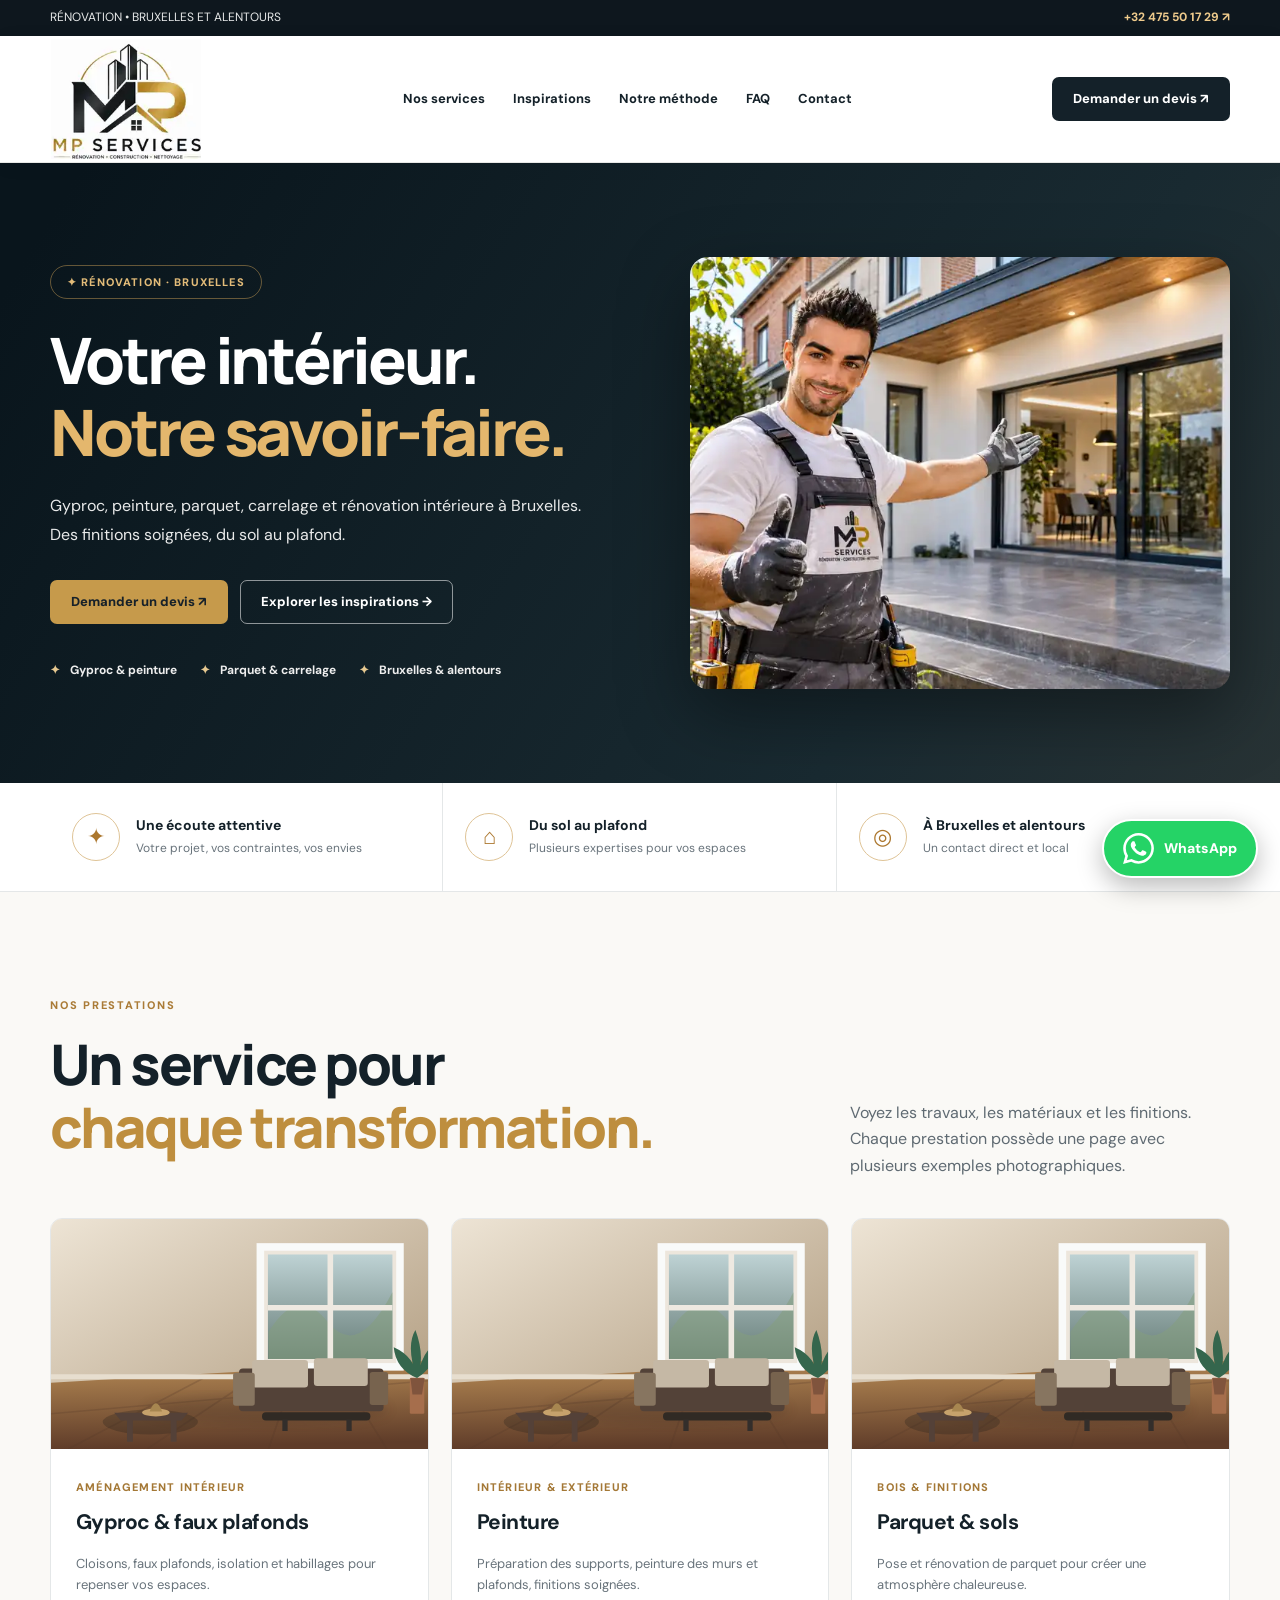
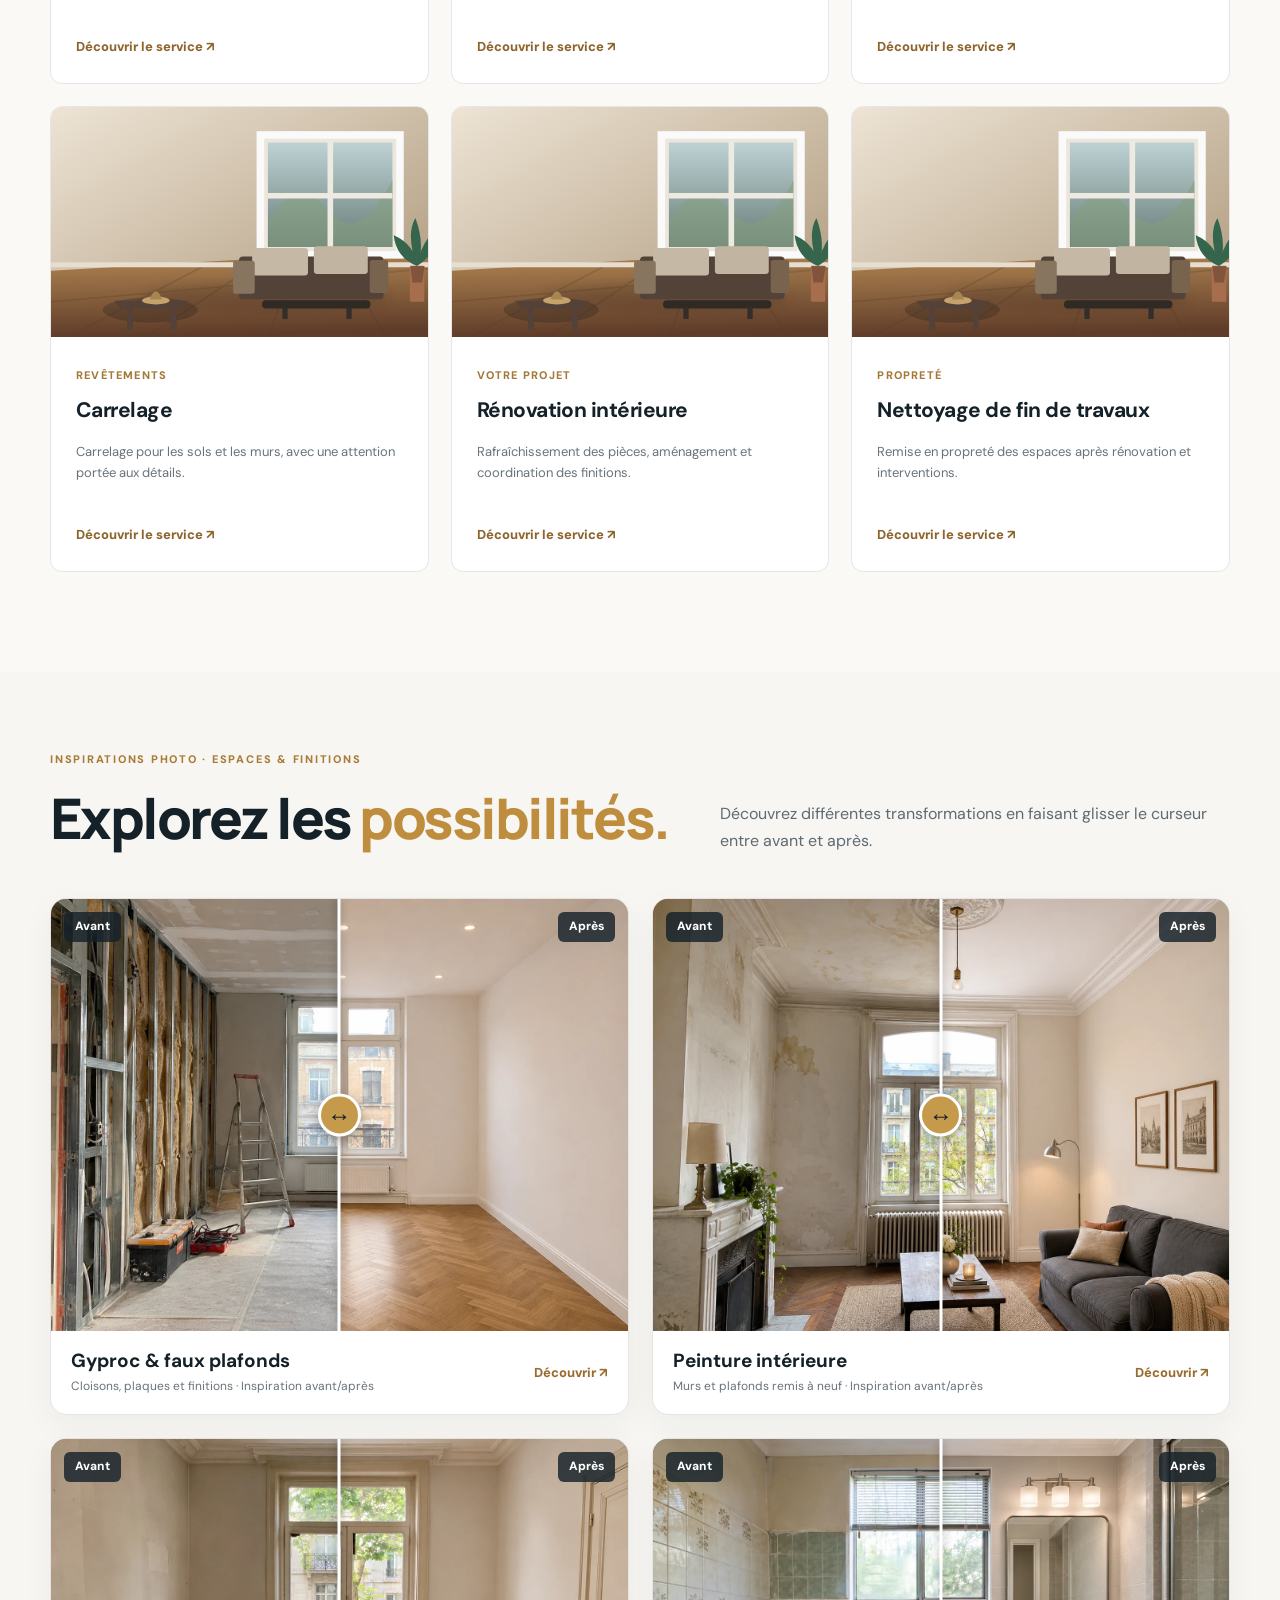
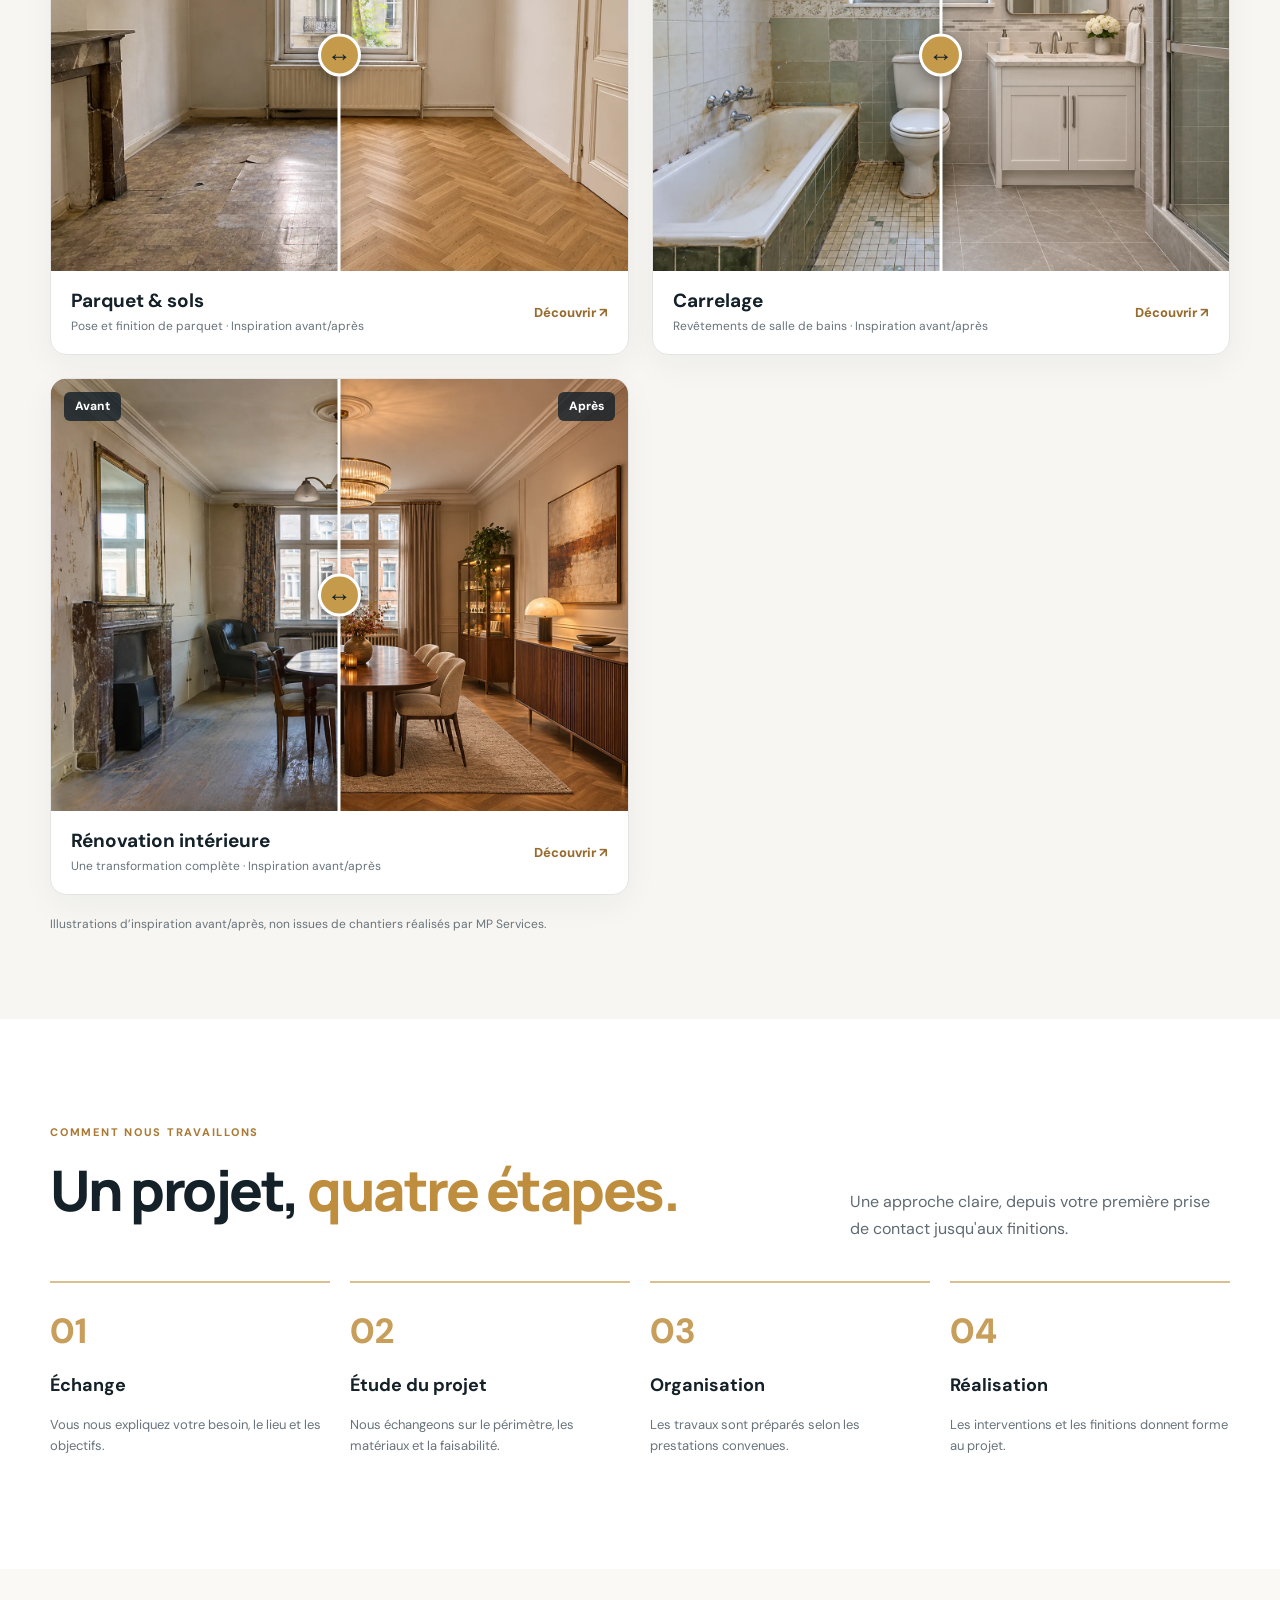
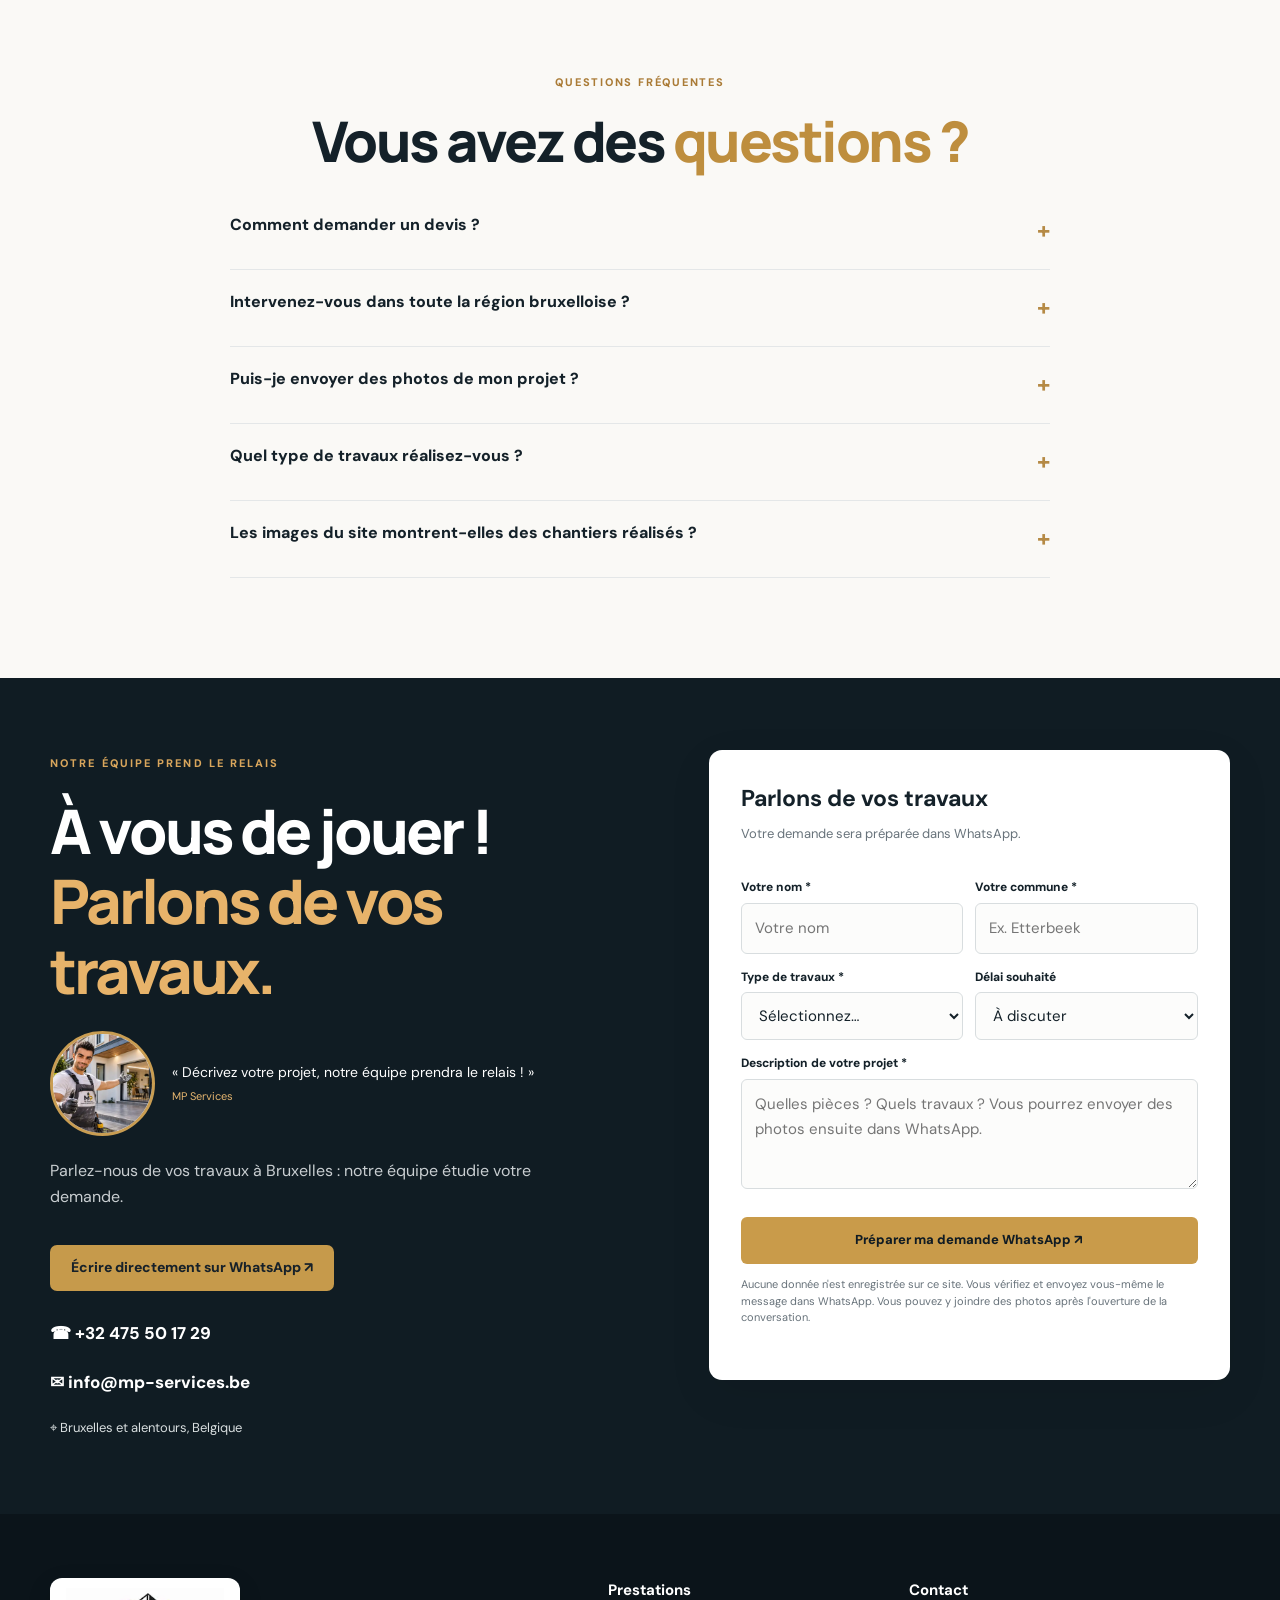
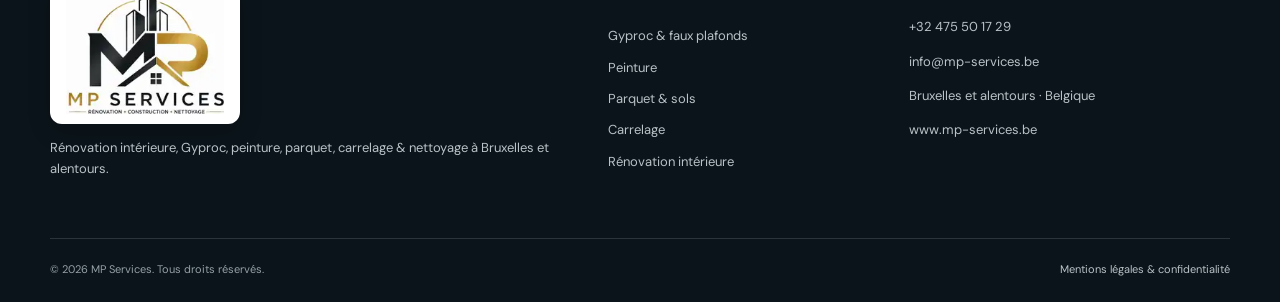
==== commit 0a134db4: "fix: remove nome Tim do site" ====
--- a/index.html
+++ b/index.html
@@ -1,5 +1,5 @@
 <!doctype html><html lang="fr-BE"><head><meta charset="utf-8"><meta name="viewport" content="width=device-width,initial-scale=1"><meta name="theme-color" content="#101b23"><title>MP Services | Rénovation, Gyproc, peinture & parquet à Bruxelles</title><meta name="description" content="MP Services à Bruxelles et alentours : rénovation intérieure, Gyproc, peinture, parquet, carrelage et nettoyage. Demandez votre devis via WhatsApp."><meta property="og:type" content="website"><meta property="og:locale" content="fr_BE"><meta property="og:title" content="MP Services — Rénovation à Bruxelles, Gyproc, peinture, parquet et carrelage"><meta property="og:description" content="Gyproc, peinture, parquet, carrelage et finitions."><link rel="icon" type="image/webp" href="assets/logo-oficial.webp"><link rel="preconnect" href="https://images.unsplash.com" crossorigin><link rel="preconnect" href="https://fonts.googleapis.com"><link rel="stylesheet" href="assets/site.css"><link rel="stylesheet" href="assets/portfolio.css"><link rel="canonical" href="https://sergiopacheco.github.io/mp-services/"><script type="application/ld+json">{"@context":"https://schema.org","@type":"LocalBusiness","name":"MP Services","url":"https://sergiopacheco.github.io/mp-services/","telephone":"+32475501729","email":"info@mp-services.be","areaServed":{"@type":"AdministrativeArea","name":"Brussels-Capital Region, Belgium"},"hasOfferCatalog":{"@type":"OfferCatalog","name":"Prestations de rénovation","itemListElement":[{"@type":"OfferCatalog","name":"Gyproc"},{"@type":"OfferCatalog","name":"Peinture"},{"@type":"OfferCatalog","name":"Parquet"},{"@type":"OfferCatalog","name":"Carrelage"},{"@type":"OfferCatalog","name":"Rénovation intérieure"},{"@type":"OfferCatalog","name":"Nettoyage après travaux"}]}}</script><script defer src="assets/site.js"></script><script defer src="assets/portfolio.js"></script><meta property="og:image" content="https://sergiopacheco.github.io/mp-services/assets/tim-hero.webp"></head><body><a class="sr-only" href="#contenu">Aller au contenu principal</a>
-<div class="topbar"><div class="container topbar-inner"><span>RÉNOVATION • BRUXELLES ET ALENTOURS</span><a href="tel:+32475501729">+32 475 50 17 29 ↗</a></div></div><header class="site-header"><div class="container nav-inner"><a class="brand" href="./" aria-label="MP Services, accueil"><img src="assets/logo-oficial.webp" alt="MP Services" width="220" height="175"></a><nav class="nav-links" id="nav-links" data-nav aria-label="Navigation principale"><a href="./#services">Nos services</a><a href="./#inspirations">Inspirations</a><a href="./#methode">Notre méthode</a><a href="./#faq">FAQ</a><a href="./#contact">Contact</a></nav><div class="nav-actions"><a class="btn btn-dark" href="./#contact">Demander un devis ↗</a><button class="menu-toggle" type="button" aria-label="Ouvrir le menu" aria-controls="nav-links" aria-expanded="false" data-menu-toggle>☰</button></div></div></header><main id="contenu"><section class="hero hero-tim" id="accueil"><div class="container hero-tim-layout"><div class="hero-tim-copy"><span class="tim-kicker">✦ RÉNOVATION · BRUXELLES</span><h1>Votre intérieur.<br><em>Notre savoir-faire.</em></h1><p class="desc">Gyproc, peinture, parquet, carrelage et rénovation intérieure à Bruxelles. Des finitions soignées, du sol au plafond.</p><div class="hero-actions"><a class="btn btn-gold" href="#contact">Demander un devis ↗</a><a class="btn btn-outline-light" href="#services">Explorer les inspirations →</a></div><div class="hero-badges"><span>Gyproc & peinture</span><span>Parquet & carrelage</span><span>Bruxelles & alentours</span></div></div><figure class="hero-tim-media"><img src="assets/tim-hero.webp" alt="Tim présente un intérieur rénové" width="850" height="560" loading="eager" fetchpriority="high"></figure></div></section>
+<div class="topbar"><div class="container topbar-inner"><span>RÉNOVATION • BRUXELLES ET ALENTOURS</span><a href="tel:+32475501729">+32 475 50 17 29 ↗</a></div></div><header class="site-header"><div class="container nav-inner"><a class="brand" href="./" aria-label="MP Services, accueil"><img src="assets/logo-oficial.webp" alt="MP Services" width="220" height="175"></a><nav class="nav-links" id="nav-links" data-nav aria-label="Navigation principale"><a href="./#services">Nos services</a><a href="./#inspirations">Inspirations</a><a href="./#methode">Notre méthode</a><a href="./#faq">FAQ</a><a href="./#contact">Contact</a></nav><div class="nav-actions"><a class="btn btn-dark" href="./#contact">Demander un devis ↗</a><button class="menu-toggle" type="button" aria-label="Ouvrir le menu" aria-controls="nav-links" aria-expanded="false" data-menu-toggle>☰</button></div></div></header><main id="contenu"><section class="hero hero-brand" id="accueil"><div class="container hero-brand-layout"><div class="hero-brand-copy"><span class="brand-kicker">✦ RÉNOVATION · BRUXELLES</span><h1>Votre intérieur.<br><em>Notre savoir-faire.</em></h1><p class="desc">Gyproc, peinture, parquet, carrelage et rénovation intérieure à Bruxelles. Des finitions soignées, du sol au plafond.</p><div class="hero-actions"><a class="btn btn-gold" href="#contact">Demander un devis ↗</a><a class="btn btn-outline-light" href="#services">Explorer les inspirations →</a></div><div class="hero-badges"><span>Gyproc & peinture</span><span>Parquet & carrelage</span><span>Bruxelles & alentours</span></div></div><figure class="hero-brand-media"><img src="assets/tim-hero.webp" alt="Tim présente un intérieur rénové" width="850" height="560" loading="eager" fetchpriority="high"></figure></div></section>
 <section class="benefits" aria-label="Les atouts de MP Services"><div class="container benefit-grid"><div class="benefit"><span class="benefit-icon" aria-hidden="true">✦</span><div><b>Une écoute attentive</b><p>Votre projet, vos contraintes, vos envies</p></div></div><div class="benefit"><span class="benefit-icon" aria-hidden="true">⌂</span><div><b>Du sol au plafond</b><p>Plusieurs expertises pour vos espaces</p></div></div><div class="benefit"><span class="benefit-icon" aria-hidden="true">◎</span><div><b>À Bruxelles et alentours</b><p>Un contact direct et local</p></div></div></div></section>
 <section class="section section-soft" id="services"><div class="container"><div class="section-head"><div><span class="kicker">NOS PRESTATIONS</span><h2 class="h2">Un service pour<br><em>chaque transformation.</em></h2></div><p class="lead">Voyez les travaux, les matériaux et les finitions. Chaque prestation possède une page avec plusieurs exemples photographiques.</p></div><div class="services-grid"><article class="service-card"><img src="https://images.unsplash.com/photo-1768321902097-1d85e7735c5f?auto=format&fit=crop&w=1100&q=80" alt="Exemple photographique de travaux de cloisons et de plaques de plâtre" width="1100" height="730" loading="lazy" decoding="async"><div class="service-card-body"><span class="eyeline">Aménagement intérieur</span><h3>Gyproc & faux plafonds</h3><p>Cloisons, faux plafonds, isolation et habillages pour repenser vos espaces.</p><a href="services/gyproc.html">Découvrir le service ↗</a></div></article><article class="service-card"><img src="https://images.unsplash.com/photo-1742900280861-32bed068938b?auto=format&fit=crop&w=1100&q=80" alt="Exemple photographique d'une intervention de peinture intérieure" width="1100" height="730" loading="lazy" decoding="async"><div class="service-card-body"><span class="eyeline">Intérieur & extérieur</span><h3>Peinture</h3><p>Préparation des supports, peinture des murs et plafonds, finitions soignées.</p><a href="services/peinture.html">Découvrir le service ↗</a></div></article><article class="service-card"><img src="https://images.unsplash.com/photo-1761053130711-2515ef532bb5?auto=format&fit=crop&w=1100&q=80" alt="Exemple photographique de parquet en bois" width="1100" height="730" loading="lazy" decoding="async"><div class="service-card-body"><span class="eyeline">Bois & finitions</span><h3>Parquet & sols</h3><p>Pose et rénovation de parquet pour créer une atmosphère chaleureuse.</p><a href="services/parquet.html">Découvrir le service ↗</a></div></article><article class="service-card"><img src="https://images.unsplash.com/photo-1690603935238-b60582bcb273?auto=format&fit=crop&w=1100&q=80" alt="Exemple photographique de revêtement carrelé" width="1100" height="730" loading="lazy" decoding="async"><div class="service-card-body"><span class="eyeline">Revêtements</span><h3>Carrelage</h3><p>Carrelage pour les sols et les murs, avec une attention portée aux détails.</p><a href="services/carrelage.html">Découvrir le service ↗</a></div></article><article class="service-card"><img src="https://images.unsplash.com/photo-1721523236968-8fa75690087e?auto=format&fit=crop&w=1100&q=80" alt="Exemple photographique d'un intérieur rénové" width="1100" height="730" loading="lazy" decoding="async"><div class="service-card-body"><span class="eyeline">Votre projet</span><h3>Rénovation intérieure</h3><p>Rafraîchissement des pièces, aménagement et coordination des finitions.</p><a href="services/renovation.html">Découvrir le service ↗</a></div></article><article class="service-card"><img src="https://images.unsplash.com/photo-1769736436809-eab3de70b175?auto=format&fit=crop&w=1100&q=80" alt="Exemple photographique d'un espace intérieur propre" width="1100" height="730" loading="lazy" decoding="async"><div class="service-card-body"><span class="eyeline">Propreté</span><h3>Nettoyage de fin de travaux</h3><p>Remise en propreté des espaces après rénovation et interventions.</p><a href="services/nettoyage.html">Découvrir le service ↗</a></div></article></div></div></section>
 <section class="ba-gallery" id="comparatifs-ia" hidden><div class="container"><div class="ba-heading"><div><span class="kicker">INSPIRATIONS PHOTO · ESPACES & FINITIONS</span><h2 class="h2">Explorez les <em>possibilités.</em></h2></div><p class="lead">Découvrez différentes transformations en faisant glisser le curseur entre avant et après.</p></div><div class="ba-grid"><figure class="ba-card" data-before-after data-type="gyproc"><div class="ba-stage" role="group" aria-label="Comparaison visuelle avant après : Gyproc & faux plafonds"><div class="ba-scene ba-after" aria-hidden="true"></div><div class="ba-scene ba-before" aria-hidden="true"></div><span class="ba-label ba-label-before">Avant</span><span class="ba-label ba-label-after">Après</span><span class="ba-divider" aria-hidden="true"></span><input class="ba-range" aria-label="Déplacer pour comparer avant et après : Gyproc & faux plafonds" type="range" min="0" max="100" value="50" step="1"></div><figcaption class="ba-info"><div><h3>Gyproc & faux plafonds</h3><p>Cloisons, plaques et finitions · Inspiration avant/après</p></div><a href="services/gyproc.html">Découvrir ↗</a></figcaption></figure><figure class="ba-card" data-before-after data-type="peinture"><div class="ba-stage" role="group" aria-label="Comparaison visuelle avant après : Peinture intérieure"><div class="ba-scene ba-after" aria-hidden="true"></div><div class="ba-scene ba-before" aria-hidden="true"></div><span class="ba-label ba-label-before">Avant</span><span class="ba-label ba-label-after">Après</span><span class="ba-divider" aria-hidden="true"></span><input class="ba-range" aria-label="Déplacer pour comparer avant et après : Peinture intérieure" type="range" min="0" max="100" value="50" step="1"></div><figcaption class="ba-info"><div><h3>Peinture intérieure</h3><p>Murs et plafonds remis à neuf · Inspiration avant/après</p></div><a href="services/peinture.html">Découvrir ↗</a></figcaption></figure><figure class="ba-card" data-before-after data-type="parquet"><div class="ba-stage" role="group" aria-label="Comparaison visuelle avant après : Parquet & sols"><div class="ba-scene ba-after" aria-hidden="true"></div><div class="ba-scene ba-before" aria-hidden="true"></div><span class="ba-label ba-label-before">Avant</span><span class="ba-label ba-label-after">Après</span><span class="ba-divider" aria-hidden="true"></span><input class="ba-range" aria-label="Déplacer pour comparer avant et après : Parquet & sols" type="range" min="0" max="100" value="50" step="1"></div><figcaption class="ba-info"><div><h3>Parquet & sols</h3><p>Pose et finition de parquet · Inspiration avant/après</p></div><a href="services/parquet.html">Découvrir ↗</a></figcaption></figure><figure class="ba-card" data-before-after data-type="carrelage"><div class="ba-stage" role="group" aria-label="Comparaison visuelle avant après : Carrelage"><div class="ba-scene ba-after" aria-hidden="true"></div><div class="ba-scene ba-before" aria-hidden="true"></div><span class="ba-label ba-label-before">Avant</span><span class="ba-label ba-label-after">Après</span><span class="ba-divider" aria-hidden="true"></span><input class="ba-range" aria-label="Déplacer pour comparer avant et après : Carrelage" type="range" min="0" max="100" value="50" step="1"></div><figcaption class="ba-info"><div><h3>Carrelage</h3><p>Revêtements de salle de bains · Inspiration avant/après</p></div><a href="services/carrelage.html">Découvrir ↗</a></figcaption></figure><figure class="ba-card" data-before-after data-type="renovation"><div class="ba-stage" role="group" aria-label="Comparaison visuelle avant après : Rénovation intérieure"><div class="ba-scene ba-after" aria-hidden="true"></div><div class="ba-scene ba-before" aria-hidden="true"></div><span class="ba-label ba-label-before">Avant</span><span class="ba-label ba-label-after">Après</span><span class="ba-divider" aria-hidden="true"></span><input class="ba-range" aria-label="Déplacer pour comparer avant et après : Rénovation intérieure" type="range" min="0" max="100" value="50" step="1"></div><figcaption class="ba-info"><div><h3>Rénovation intérieure</h3><p>Une transformation complète · Inspiration avant/après</p></div><a href="services/renovation.html">Découvrir ↗</a></figcaption></figure></div><p class="ba-legal">Illustrations d’inspiration avant/après, non issues de chantiers réalisés par MP Services.</p></div></section>
@@ -7,5 +7,5 @@
 
 <section class="section" id="methode"><div class="container"><div class="section-head"><div><span class="kicker">COMMENT NOUS TRAVAILLONS</span><h2 class="h2">Un projet, <em>quatre étapes.</em></h2></div><p class="lead">Une approche claire, depuis votre première prise de contact jusqu'aux finitions.</p></div><div class="process-grid"><div class="process-item"><span class="number">01</span><h3>Échange</h3><p>Vous nous expliquez votre besoin, le lieu et les objectifs.</p></div><div class="process-item"><span class="number">02</span><h3>Étude du projet</h3><p>Nous échangeons sur le périmètre, les matériaux et la faisabilité.</p></div><div class="process-item"><span class="number">03</span><h3>Organisation</h3><p>Les travaux sont préparés selon les prestations convenues.</p></div><div class="process-item"><span class="number">04</span><h3>Réalisation</h3><p>Les interventions et les finitions donnent forme au projet.</p></div></div></div></section>
 <section class="section section-soft" id="faq"><div class="container"><div style="text-align:center"><span class="kicker">QUESTIONS FRÉQUENTES</span><h2 class="h2">Vous avez des <em>questions ?</em></h2></div><div class="faq-list"><details><summary>Comment demander un devis ?</summary><p>Décrivez votre projet, précisez la commune et le type de travaux, puis envoyez votre demande via WhatsApp ou contactez-nous par e-mail. Nous pourrons ensuite échanger sur vos besoins.</p></details><details><summary>Intervenez-vous dans toute la région bruxelloise ?</summary><p>Nous intervenons à Bruxelles et dans les environs. Contactez-nous en précisant votre commune pour confirmer la possibilité d'intervention.</p></details><details><summary>Puis-je envoyer des photos de mon projet ?</summary><p>Oui. Après l'ouverture de la conversation WhatsApp, vous pouvez joindre directement les photos et les dimensions utiles à votre demande.</p></details><details><summary>Quel type de travaux réalisez-vous ?</summary><p>Nos prestations comprennent notamment le Gyproc, la peinture, la pose de parquet, le carrelage, la rénovation intérieure et le nettoyage après travaux. Chaque demande est évaluée selon son périmètre.</p></details><details><summary>Les images du site montrent-elles des chantiers réalisés ?</summary><p>La galerie Inspiration utilise actuellement des photographies d'illustration sous licence Unsplash. Elle ne constitue pas une présentation de chantiers exécutés par MP Services. Les réalisations vérifiées seront ajoutées séparément.</p></details></div></div></section>
-<section class="section contact-section contact-reference" id="contact"><div class="container contact-grid"><div class="contact-copy"><span class="kicker">TIM VOUS PASSE LE RELAIS</span><h2 class="h2">À vous de jouer !<br><em>Parlons de vos travaux.</em></h2><div class="contact-tim-quote"><img src="assets/tim-hero.webp" alt="Tim, personnage de présentation de MP Services" loading="lazy" width="104" height="104"><div><p>« Décrivez votre projet, notre équipe prendra le relais ! »</p><small>Tim · MP Services</small></div></div><p class="lead">Parlez-nous de vos travaux à Bruxelles : notre équipe étudie votre demande.</p><a class="btn btn-gold contact-direct-wa" href="https://wa.me/32475501729?text=Bonjour%20MP%20Services%2C%20je%20souhaite%20un%20devis." target="_blank" rel="noopener noreferrer">Écrire directement sur WhatsApp ↗</a><div class="contact-methods"><a href="tel:+32475501729">☎ +32 475 50 17 29</a><a href="mailto:info@mp-services.be">✉ info@mp-services.be</a><span>⌖ Bruxelles et alentours, Belgique</span></div></div><form class="quote-form" id="quote-form"><h3>Parlons de vos travaux</h3><p>Votre demande sera préparée dans WhatsApp.</p><div class="form-row"><div><label for="nom">Votre nom *</label><input id="nom" name="nom" autocomplete="name" required maxlength="90" placeholder="Votre nom"></div><div><label for="commune">Votre commune *</label><input id="commune" name="commune" required maxlength="80" placeholder="Ex. Etterbeek"></div></div><div class="form-row"><div><label for="service">Type de travaux *</label><select id="service" name="service" required><option value="">Sélectionnez…</option><option value="Gyproc">Gyproc</option><option value="Peinture">Peinture</option><option value="Parquet">Parquet</option><option value="Carrelage">Carrelage</option><option value="Rénovation">Rénovation</option><option value="Nettoyage">Nettoyage</option><option value="Autre">Autre</option></select></div><div><label for="delai">Délai souhaité</label><select id="delai" name="delai"><option value="">À discuter</option><option>Dès que possible</option><option>Dans le mois</option><option>Dans 1 à 3 mois</option><option>Plus tard</option></select></div></div><label for="details">Description de votre projet *</label><textarea id="details" name="details" minlength="10" maxlength="2000" required placeholder="Quelles pièces ? Quels travaux ? Vous pourrez envoyer des photos ensuite dans WhatsApp."></textarea><button class="btn btn-gold" type="submit">Préparer ma demande WhatsApp ↗</button><p class="form-note">Aucune donnée n'est enregistrée sur ce site. Vous vérifiez et envoyez vous-même le message dans WhatsApp. Vous pouvez y joindre des photos après l'ouverture de la conversation.</p></form></div></section></main>
+<section class="section contact-section contact-reference" id="contact"><div class="container contact-grid"><div class="contact-copy"><span class="kicker">NOTRE ÉQUIPE PREND LE RELAIS</span><h2 class="h2">À vous de jouer !<br><em>Parlons de vos travaux.</em></h2><div class="contact-brand-quote"><img src="assets/tim-hero.webp" alt="Personnage de présentation de MP Services" loading="lazy" width="104" height="104"><div><p>« Décrivez votre projet, notre équipe prendra le relais ! »</p><small>MP Services</small></div></div><p class="lead">Parlez-nous de vos travaux à Bruxelles : notre équipe étudie votre demande.</p><a class="btn btn-gold contact-direct-wa" href="https://wa.me/32475501729?text=Bonjour%20MP%20Services%2C%20je%20souhaite%20un%20devis." target="_blank" rel="noopener noreferrer">Écrire directement sur WhatsApp ↗</a><div class="contact-methods"><a href="tel:+32475501729">☎ +32 475 50 17 29</a><a href="mailto:info@mp-services.be">✉ info@mp-services.be</a><span>⌖ Bruxelles et alentours, Belgique</span></div></div><form class="quote-form" id="quote-form"><h3>Parlons de vos travaux</h3><p>Votre demande sera préparée dans WhatsApp.</p><div class="form-row"><div><label for="nom">Votre nom *</label><input id="nom" name="nom" autocomplete="name" required maxlength="90" placeholder="Votre nom"></div><div><label for="commune">Votre commune *</label><input id="commune" name="commune" required maxlength="80" placeholder="Ex. Etterbeek"></div></div><div class="form-row"><div><label for="service">Type de travaux *</label><select id="service" name="service" required><option value="">Sélectionnez…</option><option value="Gyproc">Gyproc</option><option value="Peinture">Peinture</option><option value="Parquet">Parquet</option><option value="Carrelage">Carrelage</option><option value="Rénovation">Rénovation</option><option value="Nettoyage">Nettoyage</option><option value="Autre">Autre</option></select></div><div><label for="delai">Délai souhaité</label><select id="delai" name="delai"><option value="">À discuter</option><option>Dès que possible</option><option>Dans le mois</option><option>Dans 1 à 3 mois</option><option>Plus tard</option></select></div></div><label for="details">Description de votre projet *</label><textarea id="details" name="details" minlength="10" maxlength="2000" required placeholder="Quelles pièces ? Quels travaux ? Vous pourrez envoyer des photos ensuite dans WhatsApp."></textarea><button class="btn btn-gold" type="submit">Préparer ma demande WhatsApp ↗</button><p class="form-note">Aucune donnée n'est enregistrée sur ce site. Vous vérifiez et envoyez vous-même le message dans WhatsApp. Vous pouvez y joindre des photos après l'ouverture de la conversation.</p></form></div></section></main>
 <div id="photo-modal" class="modal" role="dialog" aria-modal="true" aria-label="Photographie d'inspiration" aria-hidden="true"><div class="modal-shell"><button class="modal-close" type="button" data-modal-close aria-label="Fermer">×</button><img id="photo-modal-image" alt=""><div class="modal-description"><strong id="photo-modal-title">Inspiration</strong><p id="photo-modal-text"></p></div></div></div><footer class="footer"><div class="container"><div class="footer-grid"><div><a class="brand" href="./"><img src="assets/logo-oficial.webp" alt="MP Services" width="220" height="175"></a><p>Rénovation intérieure, Gyproc, peinture, parquet, carrelage & nettoyage à Bruxelles et alentours.</p></div><nav aria-label="Liens de services"><strong>Prestations</strong><a href="services/gyproc.html">Gyproc & faux plafonds</a><a href="services/peinture.html">Peinture</a><a href="services/parquet.html">Parquet & sols</a><a href="services/carrelage.html">Carrelage</a><a href="services/renovation.html">Rénovation intérieure</a></nav><div><strong>Contact</strong><p><a href="tel:+32475501729">+32 475 50 17 29</a></p><p><a href="mailto:info@mp-services.be">info@mp-services.be</a></p><p>Bruxelles et alentours · Belgique</p><p>www.mp-services.be</p></div></div><div class="footer-bottom"><span>© <span data-year>2026</span> MP Services. Tous droits réservés.</span><span><a href="mentions-legales.html">Mentions légales & confidentialité</a></span></div></div></footer><a class="whatsapp-floating" aria-label="Demander un devis par WhatsApp" href="https://wa.me/32475501729?text=Bonjour%20MP%20Services%2C%20je%20souhaite%20un%20devis." target="_blank" rel="noopener noreferrer"><img class="wa-icon" src="assets/whatsapp.svg" alt="" width="31" height="31" aria-hidden="true"><span class="wa-text">WhatsApp</span></a></body></html>
--- a/assets/site.css
+++ b/assets/site.css
@@ -48,43 +48,43 @@
  .footer .brand img{width:150px}
 }
 
-/* MP Services — TIM brand ambassador campaign */
-.hero.hero-tim{min-height:0;background:linear-gradient(122deg,#09151c 5%,#192a31 72%,#283335 100%);padding:0;display:block;overflow:hidden}
-.hero.hero-tim::after{display:none}
-.hero-tim-layout{display:grid;grid-template-columns:1.04fr .96fr;align-items:center;gap:56px;min-height:620px;padding-block:56px}
-.hero-tim-copy{position:relative;z-index:2}
-.hero-tim .tim-kicker{display:inline-flex;border:1px solid #d1a45775;border-radius:99px;padding:7px 16px;color:#e3bc79;font-size:11px;font-weight:800;letter-spacing:.105em}
-.hero-tim h1{font:800 clamp(39px,5vw,66px)/1.12 Manrope,Arial,sans-serif;letter-spacing:-.048em;max-width:640px;margin:25px 0}
-.hero-tim h1 em{font-style:normal;color:#e4b76d}
-.hero-tim .desc{font-size:16px;line-height:1.8;max-width:550px}
-.hero-tim .hero-badges{margin-top:37px;gap:14px 23px}
-.tim-disclaimer{font-size:11px;max-width:550px;color:#acbac0;margin:24px 0 0;line-height:1.5}
-.hero-tim-media{position:relative;border-radius:18px;overflow:hidden;background:#29332f;box-shadow:0 24px 70px #0006;align-self:center}
-.hero-tim-media img{display:block;width:100%;aspect-ratio:5/4;height:auto;object-fit:cover;object-position:39% center}
-.hero-tim-media figcaption{position:absolute;bottom:0;left:0;right:0;padding:20px 14px 13px;background:linear-gradient(transparent,#101b23da);color:#f5e6cc;font-size:11px;text-align:center;line-height:1.35}
-.section-tim{background:#fff}
-.tim-intro-grid{display:grid;grid-template-columns:1fr 1fr;gap:8%;align-items:center}
-.tim-intro-photo{position:relative}
-.tim-intro-photo img{width:100%;height:495px;object-fit:cover;object-position:37% center;border-radius:15px}
-.tim-photo-label{position:absolute;left:20px;bottom:20px;color:#fff;background:#13212be9;border-left:4px solid #c69a4b;padding:11px 15px;font-size:11px;letter-spacing:.09em;font-weight:800}
-.tim-identity-note{font-size:12px!important;color:#65717a!important;line-height:1.6;border-left:3px solid #c69a4b;padding-left:12px;margin:16px 0 22px}
-.tim-showcase{background:#f5f3ed}
-.tim-showcase-grid{display:grid;grid-template-columns:repeat(3,minmax(0,1fr));gap:22px}
-.tim-work{border:1px solid #dedfdd;border-radius:15px;background:#fff;overflow:hidden;transition:transform .2s,box-shadow .2s}
-.tim-work:hover{transform:translateY(-4px);box-shadow:0 15px 35px #12212b18}
-.tim-work>img{width:100%;aspect-ratio:4/3;object-fit:cover;object-position:40% 40%}
-.tim-work>div{padding:22px}
-.tim-work h3{margin:8px 0;font-size:20px;line-height:1.3}
-.tim-work p{margin:0 0 14px;font-size:13px;color:#65717a}
-.tim-work a{font-size:13px;font-weight:800;color:#936b35;text-decoration:underline;text-underline-offset:3px}
-.tim-contact{display:flex;align-items:center;gap:16px;margin-top:20px;max-width:560px}
-.tim-contact img{width:104px;height:104px;object-fit:cover;object-position:29% 40%;border:3px solid #c69a4b;border-radius:50%;flex:none}
-.tim-contact p{font-size:14px;line-height:1.6;color:white;margin:0}
-.tim-contact small{color:#d9b779;font-size:11px}
+/* MP Services campaign */
+.hero.hero-brand{min-height:0;background:linear-gradient(122deg,#09151c 5%,#192a31 72%,#283335 100%);padding:0;display:block;overflow:hidden}
+.hero.hero-brand::after{display:none}
+.hero-brand-layout{display:grid;grid-template-columns:1.04fr .96fr;align-items:center;gap:56px;min-height:620px;padding-block:56px}
+.hero-brand-copy{position:relative;z-index:2}
+.hero-brand .brand-kicker{display:inline-flex;border:1px solid #d1a45775;border-radius:99px;padding:7px 16px;color:#e3bc79;font-size:11px;font-weight:800;letter-spacing:.105em}
+.hero-brand h1{font:800 clamp(39px,5vw,66px)/1.12 Manrope,Arial,sans-serif;letter-spacing:-.048em;max-width:640px;margin:25px 0}
+.hero-brand h1 em{font-style:normal;color:#e4b76d}
+.hero-brand .desc{font-size:16px;line-height:1.8;max-width:550px}
+.hero-brand .hero-badges{margin-top:37px;gap:14px 23px}
+.brand-disclaimer{font-size:11px;max-width:550px;color:#acbac0;margin:24px 0 0;line-height:1.5}
+.hero-brand-media{position:relative;border-radius:18px;overflow:hidden;background:#29332f;box-shadow:0 24px 70px #0006;align-self:center}
+.hero-brand-media img{display:block;width:100%;aspect-ratio:5/4;height:auto;object-fit:cover;object-position:39% center}
+.hero-brand-media figcaption{position:absolute;bottom:0;left:0;right:0;padding:20px 14px 13px;background:linear-gradient(transparent,#101b23da);color:#f5e6cc;font-size:11px;text-align:center;line-height:1.35}
+.section-brand{background:#fff}
+.brand-intro-grid{display:grid;grid-template-columns:1fr 1fr;gap:8%;align-items:center}
+.brand-intro-photo{position:relative}
+.brand-intro-photo img{width:100%;height:495px;object-fit:cover;object-position:37% center;border-radius:15px}
+.brand-photo-label{position:absolute;left:20px;bottom:20px;color:#fff;background:#13212be9;border-left:4px solid #c69a4b;padding:11px 15px;font-size:11px;letter-spacing:.09em;font-weight:800}
+.brand-identity-note{font-size:12px!important;color:#65717a!important;line-height:1.6;border-left:3px solid #c69a4b;padding-left:12px;margin:16px 0 22px}
+.brand-showcase{background:#f5f3ed}
+.brand-showcase-grid{display:grid;grid-template-columns:repeat(3,minmax(0,1fr));gap:22px}
+.brand-work{border:1px solid #dedfdd;border-radius:15px;background:#fff;overflow:hidden;transition:transform .2s,box-shadow .2s}
+.brand-work:hover{transform:translateY(-4px);box-shadow:0 15px 35px #12212b18}
+.brand-work>img{width:100%;aspect-ratio:4/3;object-fit:cover;object-position:40% 40%}
+.brand-work>div{padding:22px}
+.brand-work h3{margin:8px 0;font-size:20px;line-height:1.3}
+.brand-work p{margin:0 0 14px;font-size:13px;color:#65717a}
+.brand-work a{font-size:13px;font-weight:800;color:#936b35;text-decoration:underline;text-underline-offset:3px}
+.brand-contact{display:flex;align-items:center;gap:16px;margin-top:20px;max-width:560px}
+.brand-contact img{width:104px;height:104px;object-fit:cover;object-position:29% 40%;border:3px solid #c69a4b;border-radius:50%;flex:none}
+.brand-contact p{font-size:14px;line-height:1.6;color:white;margin:0}
+.brand-contact small{color:#d9b779;font-size:11px}
 #contact .lead{line-height:1.65}
-@media(max-width:1100px){.hero-tim-layout{gap:32px}.hero-tim h1{font-size:clamp(38px,4.6vw,60px)}}
-@media(max-width:800px){.hero-tim-layout{grid-template-columns:1fr;gap:25px;min-height:0;padding-block:54px 38px}.hero-tim-copy{max-width:720px}.hero-tim h1{font-size:clamp(40px,7vw,65px)}.hero-tim-media{max-width:690px;width:100%}.hero-tim-media img{aspect-ratio:16/9;object-position:40% 43%}.tim-intro-grid{grid-template-columns:1fr;gap:34px}.tim-intro-photo{max-width:660px}.tim-intro-photo img{height:420px}.tim-showcase-grid{grid-template-columns:repeat(2,minmax(0,1fr))}}
-@media(max-width:600px){.hero-tim-layout{padding-block:43px 30px}.hero-tim h1{font-size:clamp(37px,10vw,50px);margin:18px 0}.hero-tim .desc{font-size:15px}.hero-tim .hero-badges{margin-top:20px;gap:9px 15px}.hero-tim-media img{aspect-ratio:4/3;object-position:40% center}.tim-intro-photo img{height:350px}.tim-showcase-grid{grid-template-columns:1fr}.tim-work>img{aspect-ratio:5/3}.tim-contact img{width:76px;height:76px}.tim-contact p{font-size:12px}.hero-tim .btn{width:100%}}
+@media(max-width:1100px){.hero-brand-layout{gap:32px}.hero-brand h1{font-size:clamp(38px,4.6vw,60px)}}
+@media(max-width:800px){.hero-brand-layout{grid-template-columns:1fr;gap:25px;min-height:0;padding-block:54px 38px}.hero-brand-copy{max-width:720px}.hero-brand h1{font-size:clamp(40px,7vw,65px)}.hero-brand-media{max-width:690px;width:100%}.hero-brand-media img{aspect-ratio:16/9;object-position:40% 43%}.brand-intro-grid{grid-template-columns:1fr;gap:34px}.brand-intro-photo{max-width:660px}.brand-intro-photo img{height:420px}.brand-showcase-grid{grid-template-columns:repeat(2,minmax(0,1fr))}}
+@media(max-width:600px){.hero-brand-layout{padding-block:43px 30px}.hero-brand h1{font-size:clamp(37px,10vw,50px);margin:18px 0}.hero-brand .desc{font-size:15px}.hero-brand .hero-badges{margin-top:20px;gap:9px 15px}.hero-brand-media img{aspect-ratio:4/3;object-position:40% center}.brand-intro-photo img{height:350px}.brand-showcase-grid{grid-template-columns:1fr}.brand-work>img{aspect-ratio:5/3}.brand-contact img{width:76px;height:76px}.brand-contact p{font-size:12px}.hero-brand .btn{width:100%}}
 
 /* MP Services portfolio-first refresh: give the work visual priority. */
 .section-results-about .intro-photo-wrap{position:relative}
@@ -109,18 +109,18 @@
 .whatsapp-floating:hover{background:#128c51;box-shadow:0 12px 30px #0005}
 .whatsapp-floating .wa-icon{display:block;flex:none;width:31px;height:31px;fill:currentColor}
 .whatsapp-floating .wa-text{font-weight:800;letter-spacing:.01em}
-.contact-tim{display:flex;gap:15px;align-items:center;border:1px solid #ffffff30;background:#ffffff0c;border-radius:14px;margin-top:29px;max-width:480px;padding:12px}
-.contact-tim img{width:120px;height:112px;object-fit:cover;object-position:28% 30%;border-radius:10px;flex:none}
-.contact-tim strong{font-size:17px;color:#fff}
-.contact-tim p{font-size:13px;line-height:1.4;color:#e2e6e8;margin:5px 0}
-.contact-tim small{font-size:10px;color:#abb8c1;display:block;line-height:1.45}
+.contact-brand{display:flex;gap:15px;align-items:center;border:1px solid #ffffff30;background:#ffffff0c;border-radius:14px;margin-top:29px;max-width:480px;padding:12px}
+.contact-brand img{width:120px;height:112px;object-fit:cover;object-position:28% 30%;border-radius:10px;flex:none}
+.contact-brand strong{font-size:17px;color:#fff}
+.contact-brand p{font-size:13px;line-height:1.4;color:#e2e6e8;margin:5px 0}
+.contact-brand small{font-size:10px;color:#abb8c1;display:block;line-height:1.45}
 @media(max-width:600px){
- .hero-tim-layout{min-height:0;gap:18px;padding-block:32px}
- .hero-tim h1{font-size:clamp(31px,9vw,42px);margin:16px 0 11px;line-height:1.12}
- .hero-tim .desc{font-size:14px;line-height:1.5;margin:0}
- .hero-tim .hero-badges{margin-top:16px;gap:5px 12px;font-size:10px}
- .hero-tim .tim-disclaimer{margin-top:10px;font-size:10px}
- .hero-tim-media{border-radius:12px}
+ .hero-brand-layout{min-height:0;gap:18px;padding-block:32px}
+ .hero-brand h1{font-size:clamp(31px,9vw,42px);margin:16px 0 11px;line-height:1.12}
+ .hero-brand .desc{font-size:14px;line-height:1.5;margin:0}
+ .hero-brand .hero-badges{margin-top:16px;gap:5px 12px;font-size:10px}
+ .hero-brand .brand-disclaimer{margin-top:10px;font-size:10px}
+ .hero-brand-media{border-radius:12px}
  .section{padding-block:48px}
  .h2{font-size:clamp(28px,8vw,34px);margin:9px 0 14px}
  .section-head{margin-bottom:23px}
@@ -140,11 +140,11 @@
  .contact-grid{gap:30px}
  .quote-form{padding:18px}
  .contact-methods{margin-top:23px;gap:11px}
- .contact-tim{margin-top:18px;padding:9px;gap:10px}
- .contact-tim img{width:86px;height:92px}
- .contact-tim strong{font-size:14px}
- .contact-tim p{font-size:12px}
- .contact-tim small{font-size:9px}
+ .contact-brand{margin-top:18px;padding:9px;gap:10px}
+ .contact-brand img{width:86px;height:92px}
+ .contact-brand strong{font-size:14px}
+ .contact-brand p{font-size:12px}
+ .contact-brand small{font-size:9px}
  .whatsapp-floating{min-height:58px;bottom:max(12px,env(safe-area-inset-bottom));right:12px;padding:10px 14px;gap:8px;font-size:14px}
  .whatsapp-floating .wa-icon{width:32px;height:32px}
  .whatsapp-floating .wa-text{display:inline;font-size:13px}
@@ -158,10 +158,10 @@
 .contact-reference .kicker{font-size:11px;color:#d9a65c;letter-spacing:.19em}
 .contact-reference .contact-copy .h2{font:800 clamp(42px,4.8vw,66px)/1.14 Manrope,Arial,sans-serif;letter-spacing:-.05em;margin:22px 0 24px;max-width:620px}
 .contact-reference .contact-copy .h2 em{color:#e7b36a}
-.contact-tim-quote{display:flex;align-items:center;gap:17px;margin:8px 0 22px}
-.contact-tim-quote img{width:105px;height:105px;object-fit:cover;object-position:23% 26%;border-radius:50%;border:3px solid #c99d52;background:#fff;flex:none}
-.contact-tim-quote p{margin:0 0 5px;color:#fff;font-size:14px;line-height:1.55}
-.contact-tim-quote small{display:block;color:#e5b56f;font-size:11px;line-height:1.4}
+.contact-brand-quote{display:flex;align-items:center;gap:17px;margin:8px 0 22px}
+.contact-brand-quote img{width:105px;height:105px;object-fit:cover;object-position:23% 26%;border-radius:50%;border:3px solid #c99d52;background:#fff;flex:none}
+.contact-brand-quote p{margin:0 0 5px;color:#fff;font-size:14px;line-height:1.55}
+.contact-brand-quote small{display:block;color:#e5b56f;font-size:11px;line-height:1.4}
 .contact-reference .contact-copy>.lead{font-size:16px;line-height:1.8;max-width:500px;margin:0 0 28px}
 .contact-reference .contact-methods{margin-top:30px;gap:21px}
 .contact-reference .contact-methods a{font-size:17px;font-weight:800}
@@ -181,10 +181,10 @@
  .contact-reference{padding:50px 0 58px}
  .contact-reference .contact-grid{grid-template-columns:1fr;gap:28px}
  .contact-reference .contact-copy .h2{font-size:clamp(35px,8.2vw,46px);margin:14px 0 20px}
- .contact-tim-quote{gap:12px;margin-bottom:17px}
- .contact-tim-quote img{width:78px;height:78px}
- .contact-tim-quote p{font-size:12px}
- .contact-tim-quote small{font-size:10px}
+ .contact-brand-quote{gap:12px;margin-bottom:17px}
+ .contact-brand-quote img{width:78px;height:78px}
+ .contact-brand-quote p{font-size:12px}
+ .contact-brand-quote small{font-size:10px}
  .contact-reference .contact-copy>.lead{font-size:14px;line-height:1.5;margin-bottom:16px}
  .contact-reference .contact-methods{margin-top:15px;gap:11px}
  .contact-reference .contact-methods a{font-size:15px}
@@ -248,4 +248,4 @@
 /* Direct message path: visible without requiring the quote form. */
 .contact-direct-wa{display:inline-flex;align-items:center;justify-content:center;margin:7px 0 14px;padding:13px 20px;max-width:100%;font-size:14px;white-space:normal;text-align:center}
 .contact-reference .contact-methods{margin-top:14px}
-@media(max-width:700px){.contact-direct-wa{width:100%;font-size:13px;margin-top:2px}.hero-tim .desc{max-width:36ch}}
+@media(max-width:700px){.contact-direct-wa{width:100%;font-size:13px;margin-top:2px}.hero-brand .desc{max-width:36ch}}
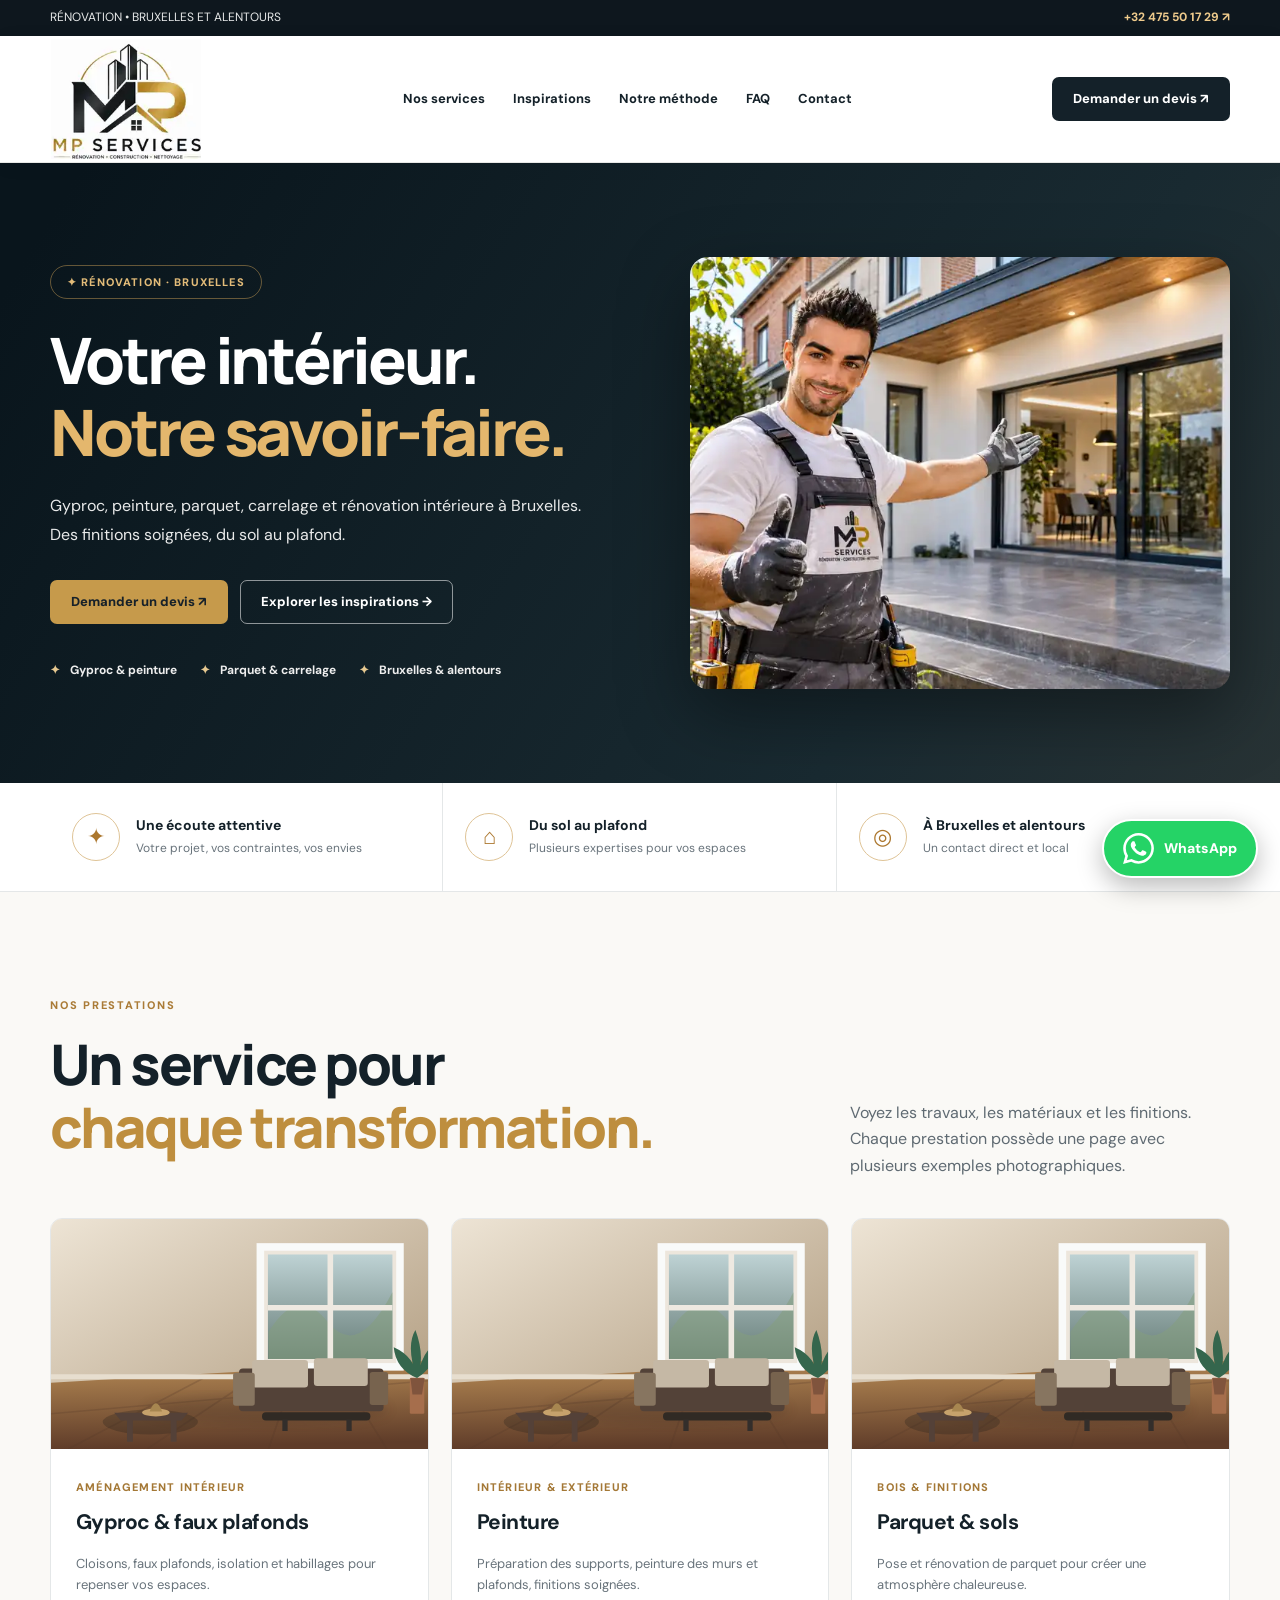
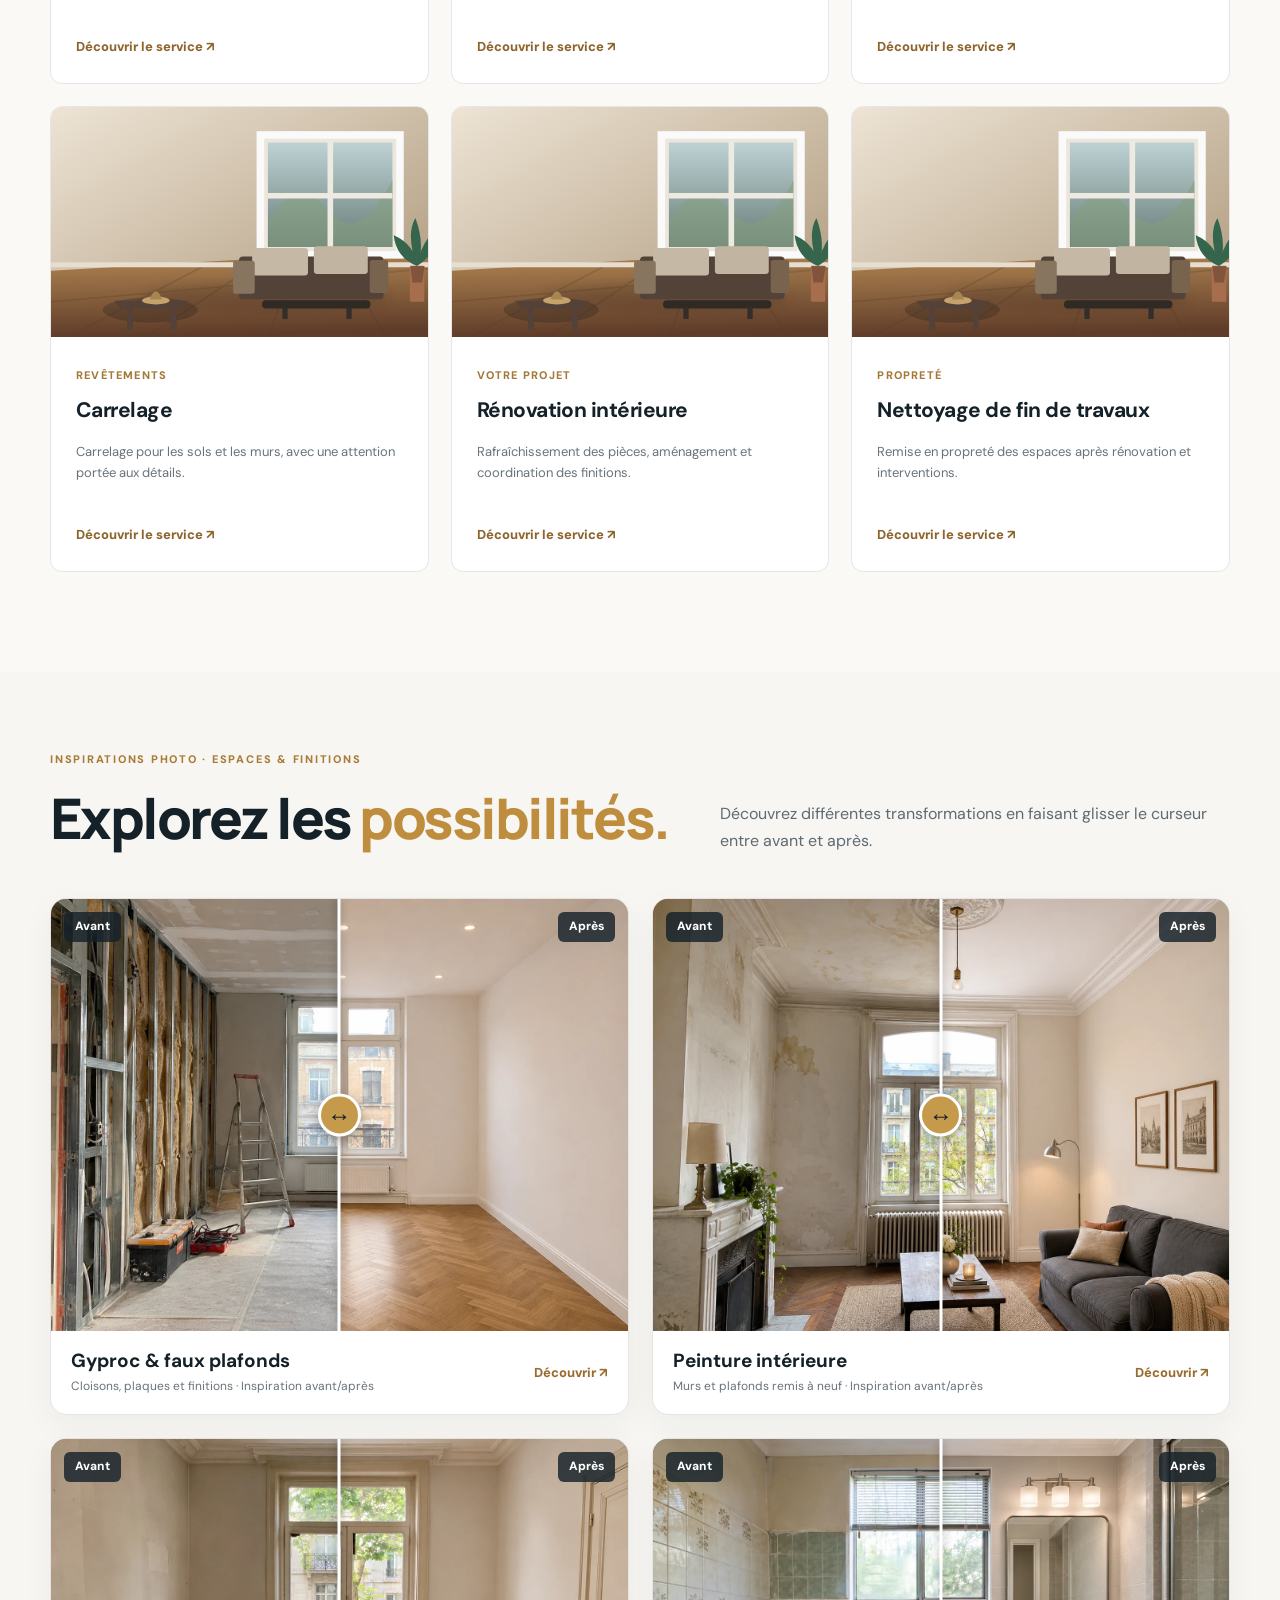
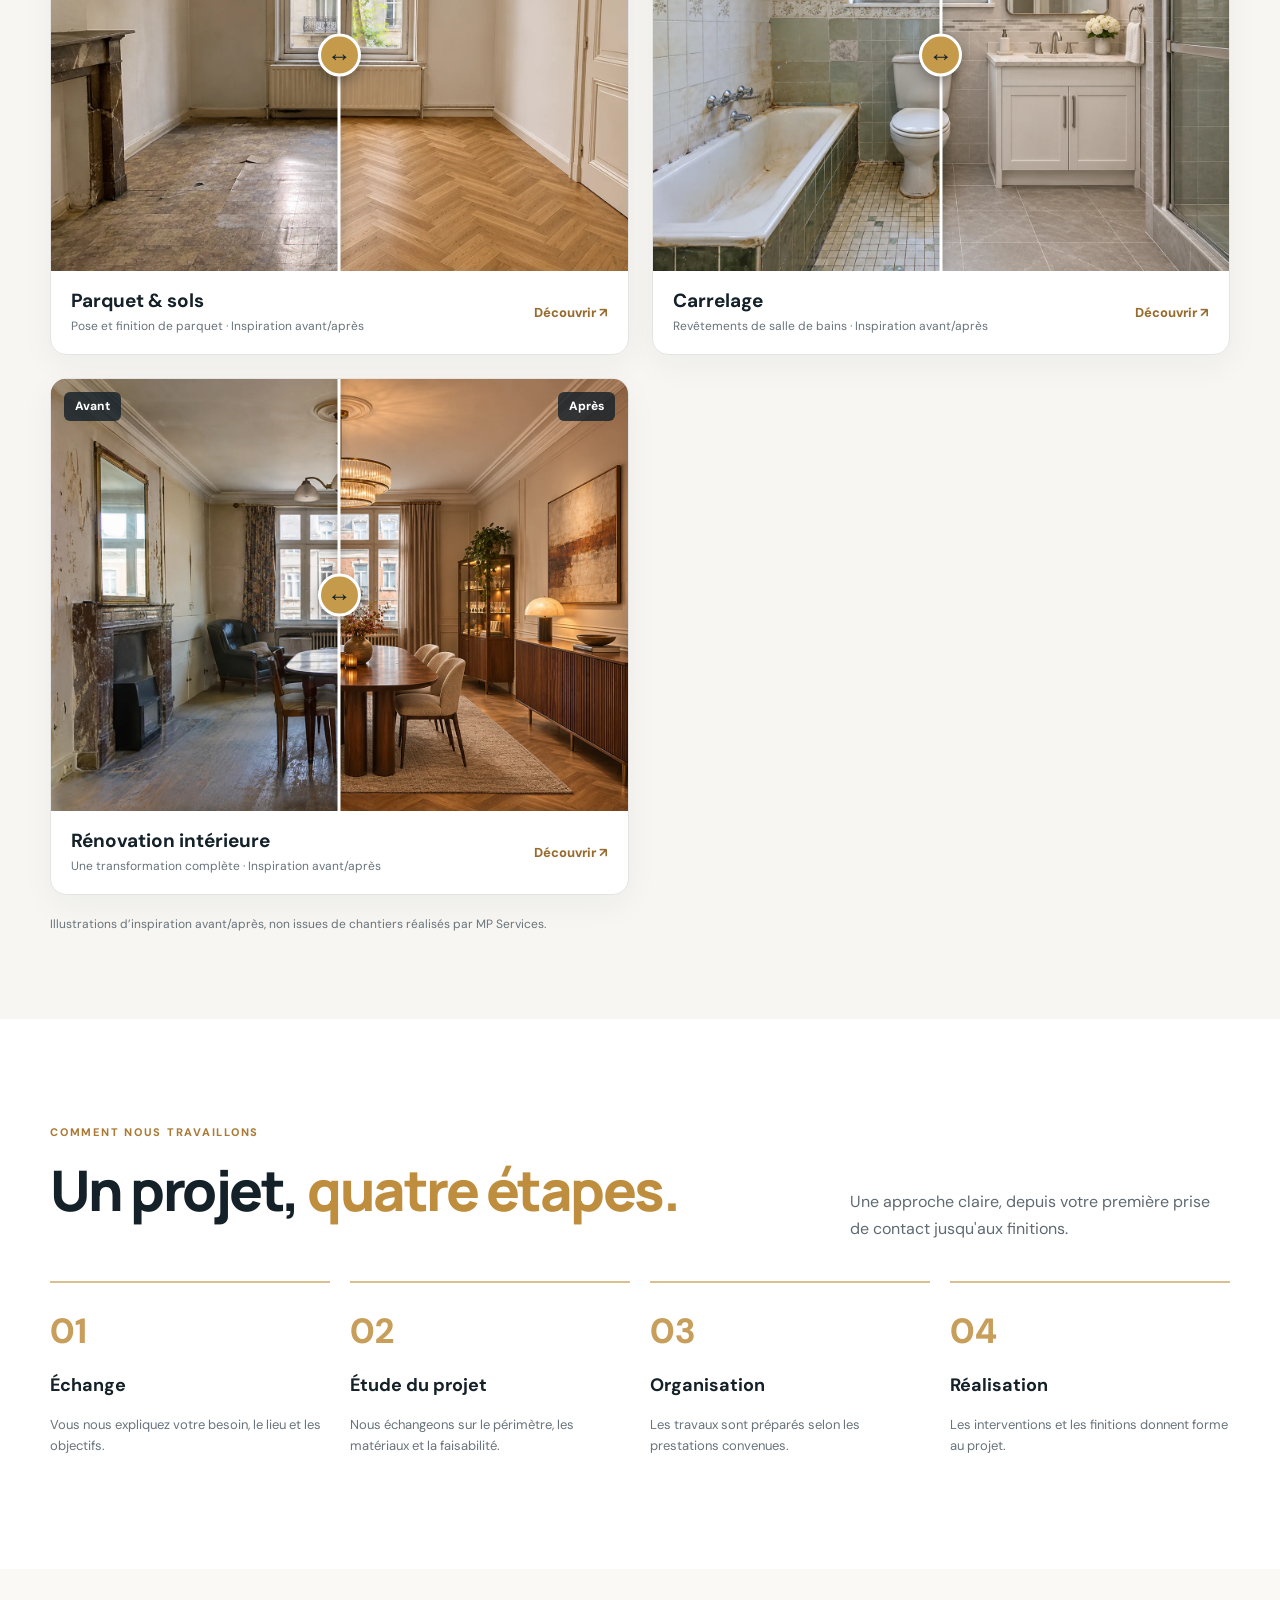
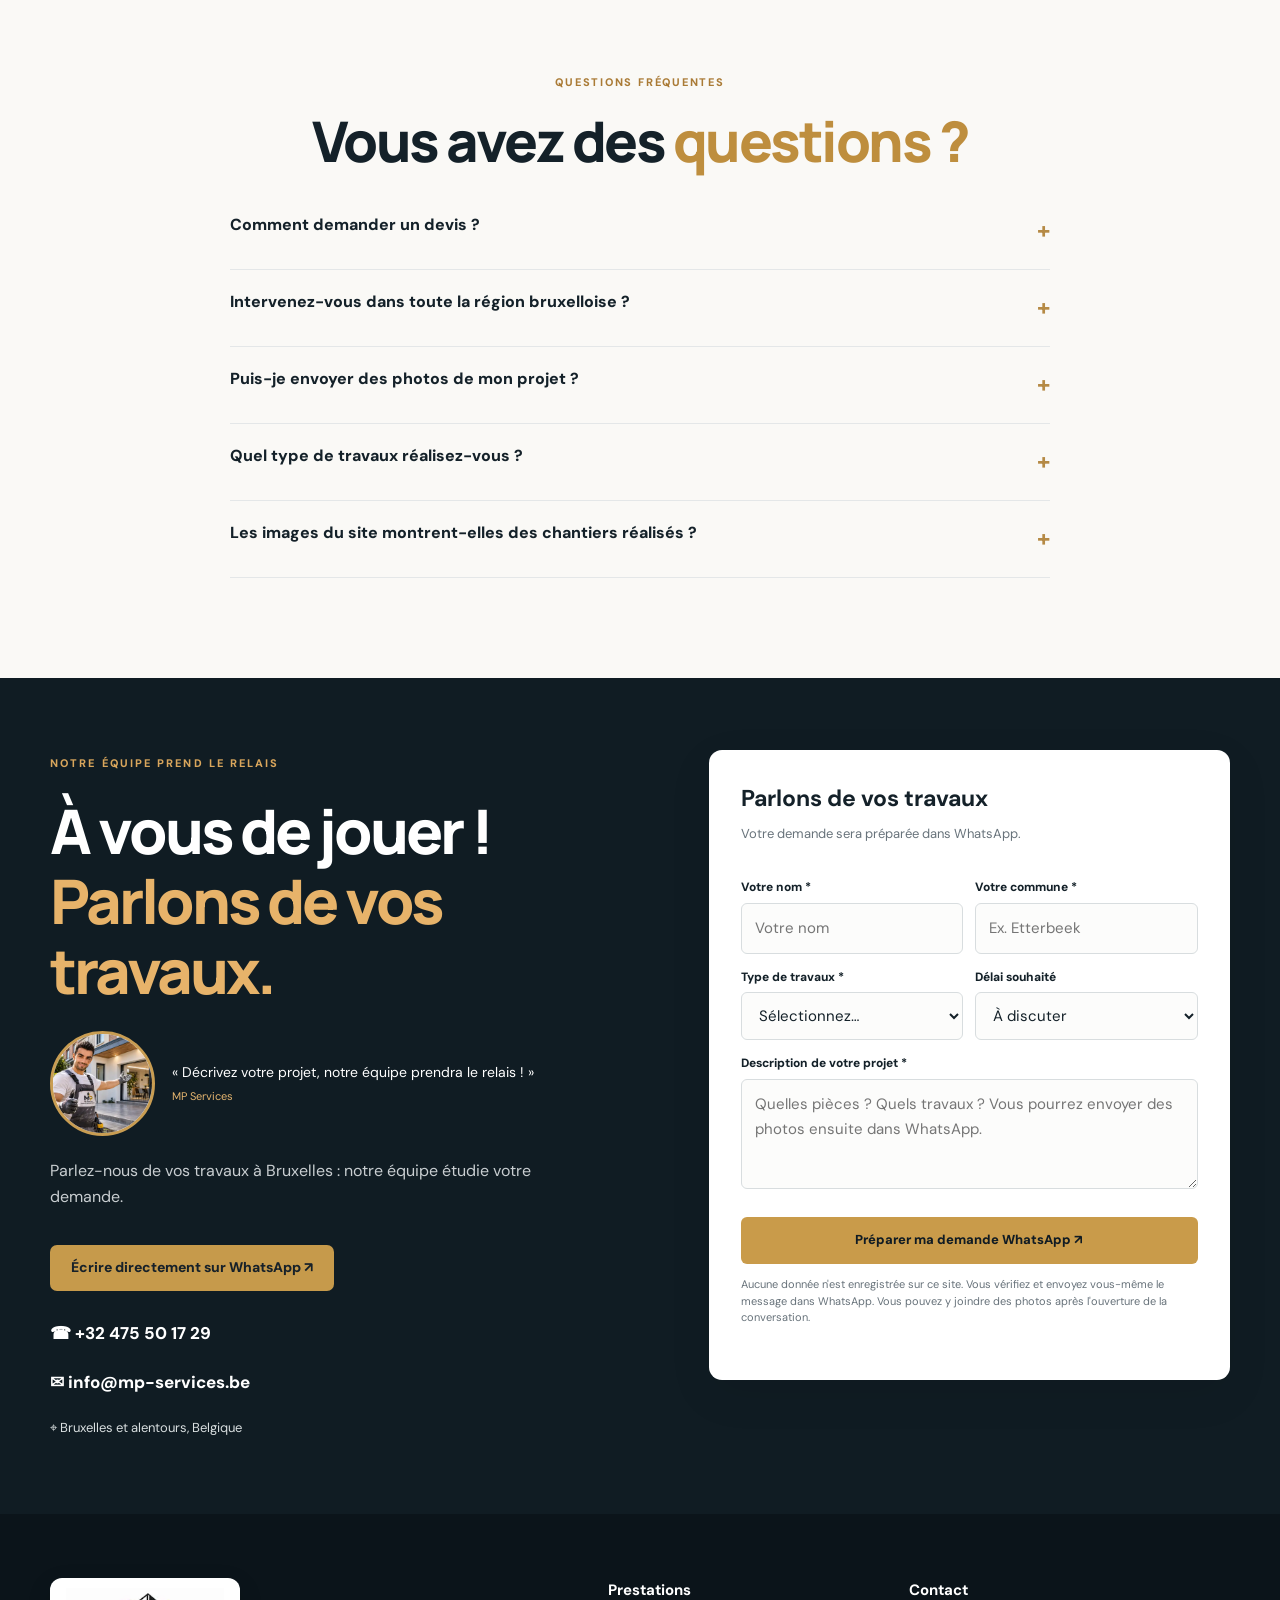
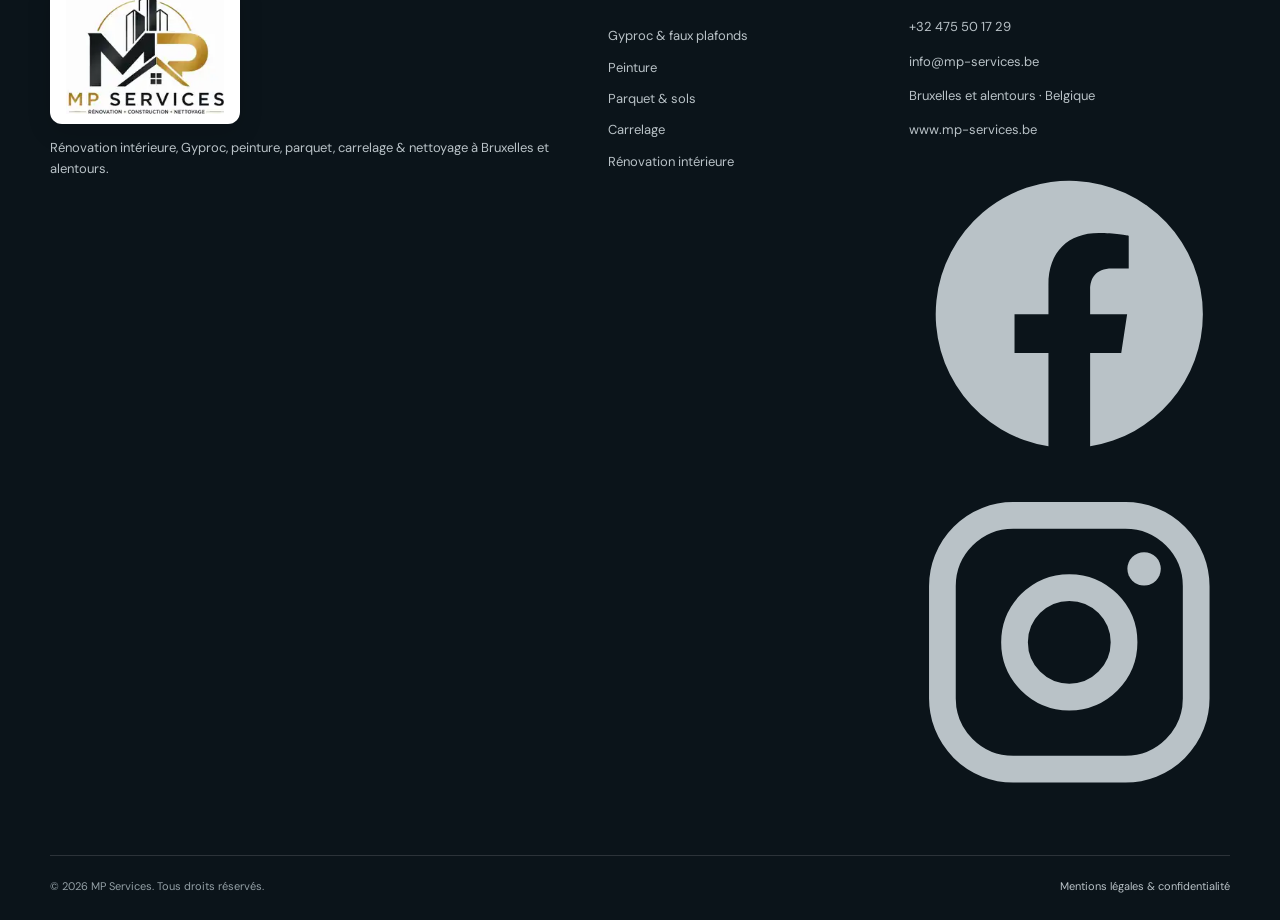
==== commit 1bed30d0: "feat: add accessible Facebook and Instagram footer links" ====
--- a/index.html
+++ b/index.html
@@ -8,4 +8,4 @@
 <section class="section" id="methode"><div class="container"><div class="section-head"><div><span class="kicker">COMMENT NOUS TRAVAILLONS</span><h2 class="h2">Un projet, <em>quatre étapes.</em></h2></div><p class="lead">Une approche claire, depuis votre première prise de contact jusqu'aux finitions.</p></div><div class="process-grid"><div class="process-item"><span class="number">01</span><h3>Échange</h3><p>Vous nous expliquez votre besoin, le lieu et les objectifs.</p></div><div class="process-item"><span class="number">02</span><h3>Étude du projet</h3><p>Nous échangeons sur le périmètre, les matériaux et la faisabilité.</p></div><div class="process-item"><span class="number">03</span><h3>Organisation</h3><p>Les travaux sont préparés selon les prestations convenues.</p></div><div class="process-item"><span class="number">04</span><h3>Réalisation</h3><p>Les interventions et les finitions donnent forme au projet.</p></div></div></div></section>
 <section class="section section-soft" id="faq"><div class="container"><div style="text-align:center"><span class="kicker">QUESTIONS FRÉQUENTES</span><h2 class="h2">Vous avez des <em>questions ?</em></h2></div><div class="faq-list"><details><summary>Comment demander un devis ?</summary><p>Décrivez votre projet, précisez la commune et le type de travaux, puis envoyez votre demande via WhatsApp ou contactez-nous par e-mail. Nous pourrons ensuite échanger sur vos besoins.</p></details><details><summary>Intervenez-vous dans toute la région bruxelloise ?</summary><p>Nous intervenons à Bruxelles et dans les environs. Contactez-nous en précisant votre commune pour confirmer la possibilité d'intervention.</p></details><details><summary>Puis-je envoyer des photos de mon projet ?</summary><p>Oui. Après l'ouverture de la conversation WhatsApp, vous pouvez joindre directement les photos et les dimensions utiles à votre demande.</p></details><details><summary>Quel type de travaux réalisez-vous ?</summary><p>Nos prestations comprennent notamment le Gyproc, la peinture, la pose de parquet, le carrelage, la rénovation intérieure et le nettoyage après travaux. Chaque demande est évaluée selon son périmètre.</p></details><details><summary>Les images du site montrent-elles des chantiers réalisés ?</summary><p>La galerie Inspiration utilise actuellement des photographies d'illustration sous licence Unsplash. Elle ne constitue pas une présentation de chantiers exécutés par MP Services. Les réalisations vérifiées seront ajoutées séparément.</p></details></div></div></section>
 <section class="section contact-section contact-reference" id="contact"><div class="container contact-grid"><div class="contact-copy"><span class="kicker">NOTRE ÉQUIPE PREND LE RELAIS</span><h2 class="h2">À vous de jouer !<br><em>Parlons de vos travaux.</em></h2><div class="contact-brand-quote"><img src="assets/tim-hero.webp" alt="Personnage de présentation de MP Services" loading="lazy" width="104" height="104"><div><p>« Décrivez votre projet, notre équipe prendra le relais ! »</p><small>MP Services</small></div></div><p class="lead">Parlez-nous de vos travaux à Bruxelles : notre équipe étudie votre demande.</p><a class="btn btn-gold contact-direct-wa" href="https://wa.me/32475501729?text=Bonjour%20MP%20Services%2C%20je%20souhaite%20un%20devis." target="_blank" rel="noopener noreferrer">Écrire directement sur WhatsApp ↗</a><div class="contact-methods"><a href="tel:+32475501729">☎ +32 475 50 17 29</a><a href="mailto:info@mp-services.be">✉ info@mp-services.be</a><span>⌖ Bruxelles et alentours, Belgique</span></div></div><form class="quote-form" id="quote-form"><h3>Parlons de vos travaux</h3><p>Votre demande sera préparée dans WhatsApp.</p><div class="form-row"><div><label for="nom">Votre nom *</label><input id="nom" name="nom" autocomplete="name" required maxlength="90" placeholder="Votre nom"></div><div><label for="commune">Votre commune *</label><input id="commune" name="commune" required maxlength="80" placeholder="Ex. Etterbeek"></div></div><div class="form-row"><div><label for="service">Type de travaux *</label><select id="service" name="service" required><option value="">Sélectionnez…</option><option value="Gyproc">Gyproc</option><option value="Peinture">Peinture</option><option value="Parquet">Parquet</option><option value="Carrelage">Carrelage</option><option value="Rénovation">Rénovation</option><option value="Nettoyage">Nettoyage</option><option value="Autre">Autre</option></select></div><div><label for="delai">Délai souhaité</label><select id="delai" name="delai"><option value="">À discuter</option><option>Dès que possible</option><option>Dans le mois</option><option>Dans 1 à 3 mois</option><option>Plus tard</option></select></div></div><label for="details">Description de votre projet *</label><textarea id="details" name="details" minlength="10" maxlength="2000" required placeholder="Quelles pièces ? Quels travaux ? Vous pourrez envoyer des photos ensuite dans WhatsApp."></textarea><button class="btn btn-gold" type="submit">Préparer ma demande WhatsApp ↗</button><p class="form-note">Aucune donnée n'est enregistrée sur ce site. Vous vérifiez et envoyez vous-même le message dans WhatsApp. Vous pouvez y joindre des photos après l'ouverture de la conversation.</p></form></div></section></main>
-<div id="photo-modal" class="modal" role="dialog" aria-modal="true" aria-label="Photographie d'inspiration" aria-hidden="true"><div class="modal-shell"><button class="modal-close" type="button" data-modal-close aria-label="Fermer">×</button><img id="photo-modal-image" alt=""><div class="modal-description"><strong id="photo-modal-title">Inspiration</strong><p id="photo-modal-text"></p></div></div></div><footer class="footer"><div class="container"><div class="footer-grid"><div><a class="brand" href="./"><img src="assets/logo-oficial.webp" alt="MP Services" width="220" height="175"></a><p>Rénovation intérieure, Gyproc, peinture, parquet, carrelage & nettoyage à Bruxelles et alentours.</p></div><nav aria-label="Liens de services"><strong>Prestations</strong><a href="services/gyproc.html">Gyproc & faux plafonds</a><a href="services/peinture.html">Peinture</a><a href="services/parquet.html">Parquet & sols</a><a href="services/carrelage.html">Carrelage</a><a href="services/renovation.html">Rénovation intérieure</a></nav><div><strong>Contact</strong><p><a href="tel:+32475501729">+32 475 50 17 29</a></p><p><a href="mailto:info@mp-services.be">info@mp-services.be</a></p><p>Bruxelles et alentours · Belgique</p><p>www.mp-services.be</p></div></div><div class="footer-bottom"><span>© <span data-year>2026</span> MP Services. Tous droits réservés.</span><span><a href="mentions-legales.html">Mentions légales & confidentialité</a></span></div></div></footer><a class="whatsapp-floating" aria-label="Demander un devis par WhatsApp" href="https://wa.me/32475501729?text=Bonjour%20MP%20Services%2C%20je%20souhaite%20un%20devis." target="_blank" rel="noopener noreferrer"><img class="wa-icon" src="assets/whatsapp.svg" alt="" width="31" height="31" aria-hidden="true"><span class="wa-text">WhatsApp</span></a></body></html>+<div id="photo-modal" class="modal" role="dialog" aria-modal="true" aria-label="Photographie d'inspiration" aria-hidden="true"><div class="modal-shell"><button class="modal-close" type="button" data-modal-close aria-label="Fermer">×</button><img id="photo-modal-image" alt=""><div class="modal-description"><strong id="photo-modal-title">Inspiration</strong><p id="photo-modal-text"></p></div></div></div><footer class="footer"><div class="container"><div class="footer-grid"><div><a class="brand" href="./"><img src="assets/logo-oficial.webp" alt="MP Services" width="220" height="175"></a><p>Rénovation intérieure, Gyproc, peinture, parquet, carrelage & nettoyage à Bruxelles et alentours.</p></div><nav aria-label="Liens de services"><strong>Prestations</strong><a href="services/gyproc.html">Gyproc & faux plafonds</a><a href="services/peinture.html">Peinture</a><a href="services/parquet.html">Parquet & sols</a><a href="services/carrelage.html">Carrelage</a><a href="services/renovation.html">Rénovation intérieure</a></nav><div><strong>Contact</strong><p><a href="tel:+32475501729">+32 475 50 17 29</a></p><p><a href="mailto:info@mp-services.be">info@mp-services.be</a></p><p>Bruxelles et alentours · Belgique</p><p>www.mp-services.be</p><div class="social-links" aria-label="Réseaux sociaux"><a class="social-link" href="https://www.facebook.com/profile.php?id=61589964924146" target="_blank" rel="noopener noreferrer" aria-label="MP Services sur Facebook" title="Facebook"><svg viewBox="0 0 24 24" aria-hidden="true" focusable="false"><path fill="currentColor" d="M22 12a10 10 0 1 0-11.56 9.88v-6.99H7.9V12h2.54V9.8c0-2.5 1.49-3.88 3.77-3.88 1.1 0 2.24.2 2.24.2v2.46h-1.26c-1.24 0-1.63.77-1.63 1.56V12h2.77l-.44 2.89h-2.33v6.99A10 10 0 0 0 22 12Z"/></svg></a><a class="social-link" href="https://www.instagram.com/mpservices214/" target="_blank" rel="noopener noreferrer" aria-label="MP Services sur Instagram" title="Instagram"><svg viewBox="0 0 24 24" aria-hidden="true" focusable="false"><rect x="2.5" y="2.5" width="19" height="19" rx="5.3" fill="none" stroke="currentColor" stroke-width="2"/><circle cx="12" cy="12" r="4.1" fill="none" stroke="currentColor" stroke-width="2"/><circle cx="17.6" cy="6.5" r="1.25" fill="currentColor"/></svg></a></div></div></div><div class="footer-bottom"><span>© <span data-year>2026</span> MP Services. Tous droits réservés.</span><span><a href="mentions-legales.html">Mentions légales & confidentialité</a></span></div></div></footer><a class="whatsapp-floating" aria-label="Demander un devis par WhatsApp" href="https://wa.me/32475501729?text=Bonjour%20MP%20Services%2C%20je%20souhaite%20un%20devis." target="_blank" rel="noopener noreferrer"><img class="wa-icon" src="assets/whatsapp.svg" alt="" width="31" height="31" aria-hidden="true"><span class="wa-text">WhatsApp</span></a></body></html>
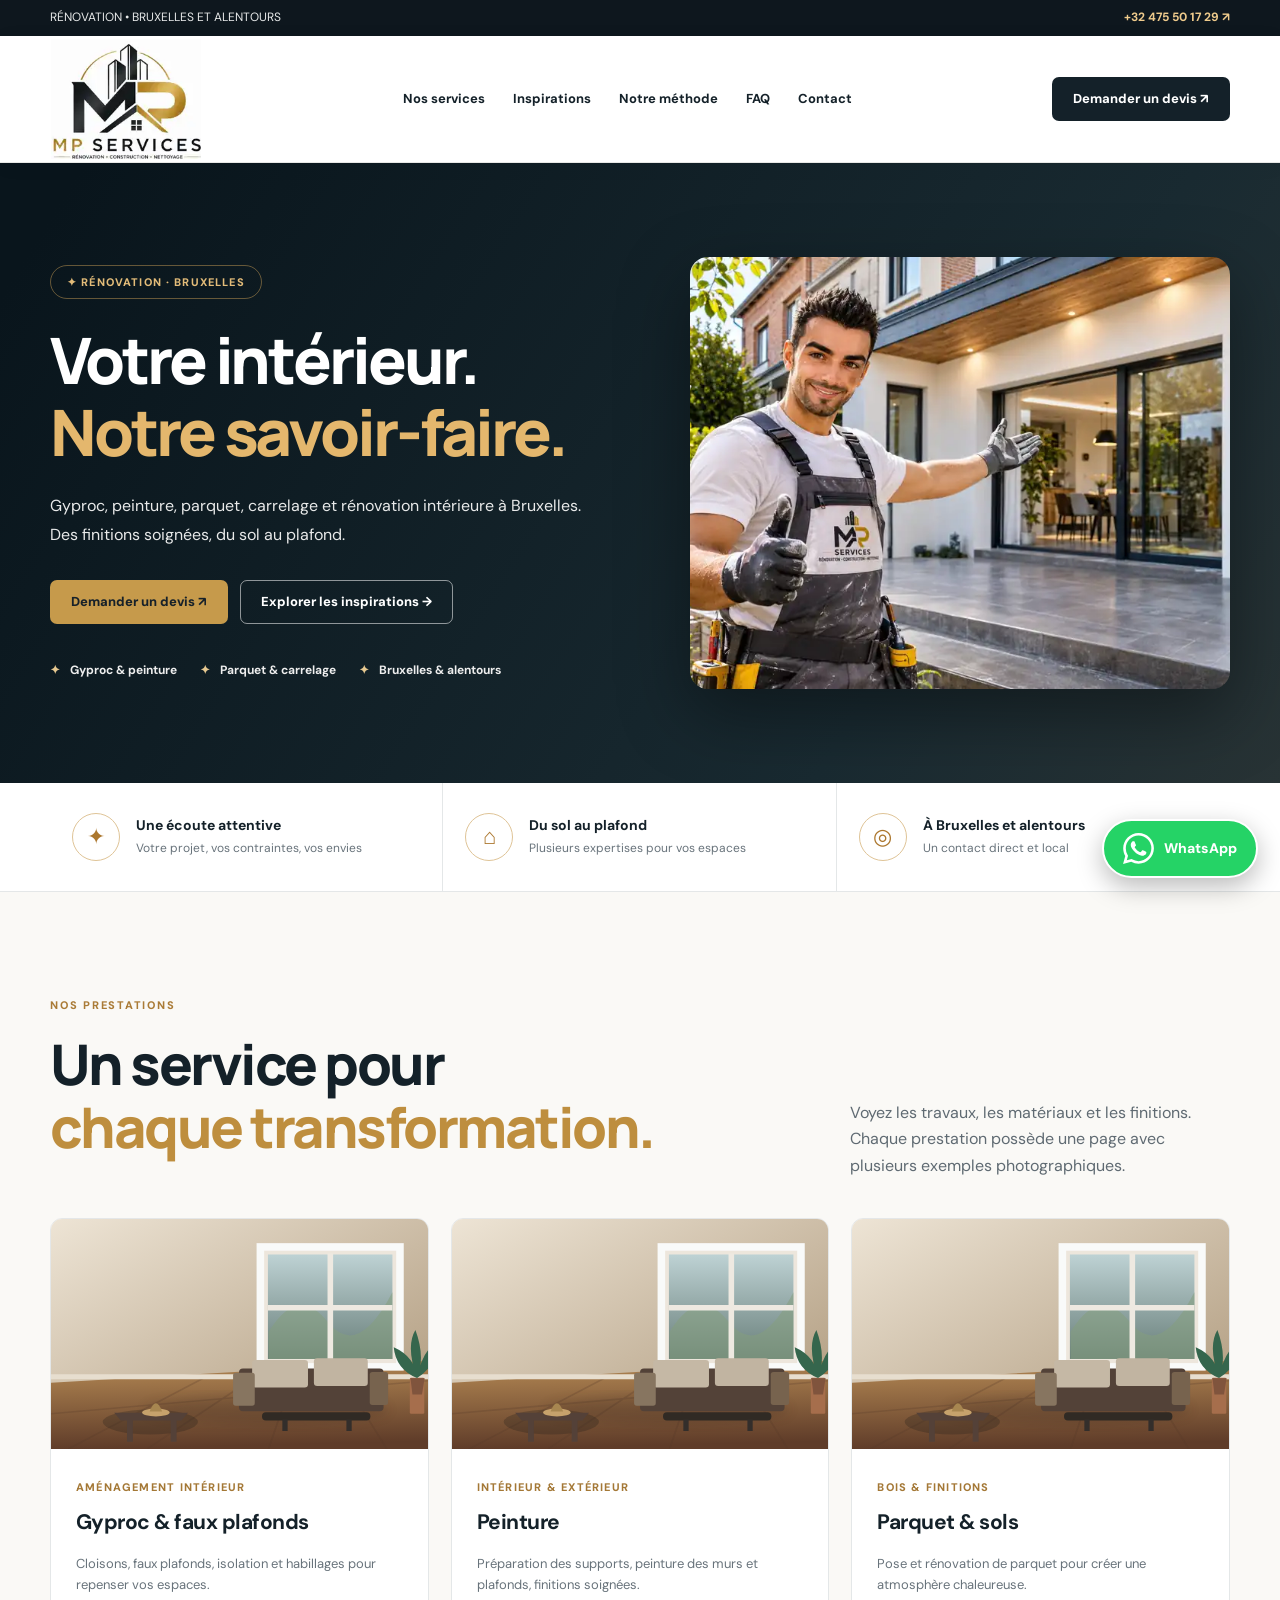
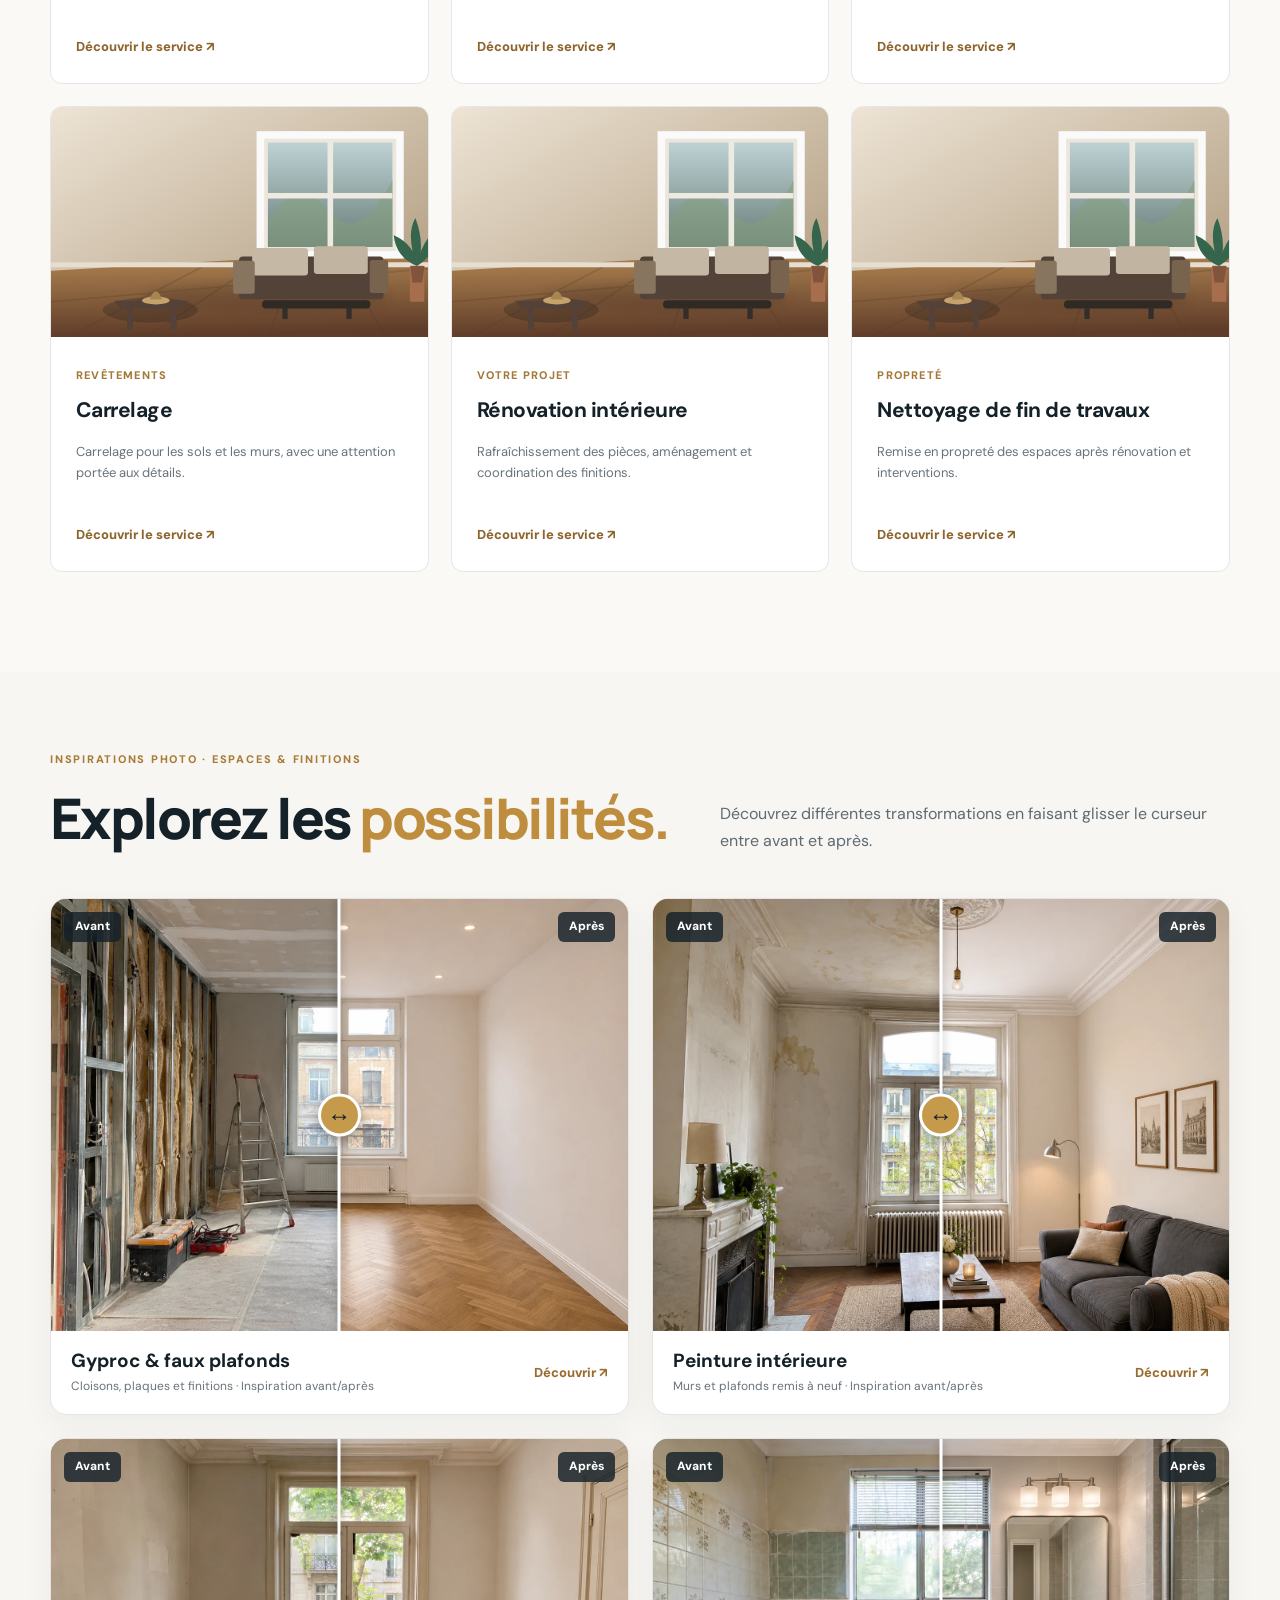
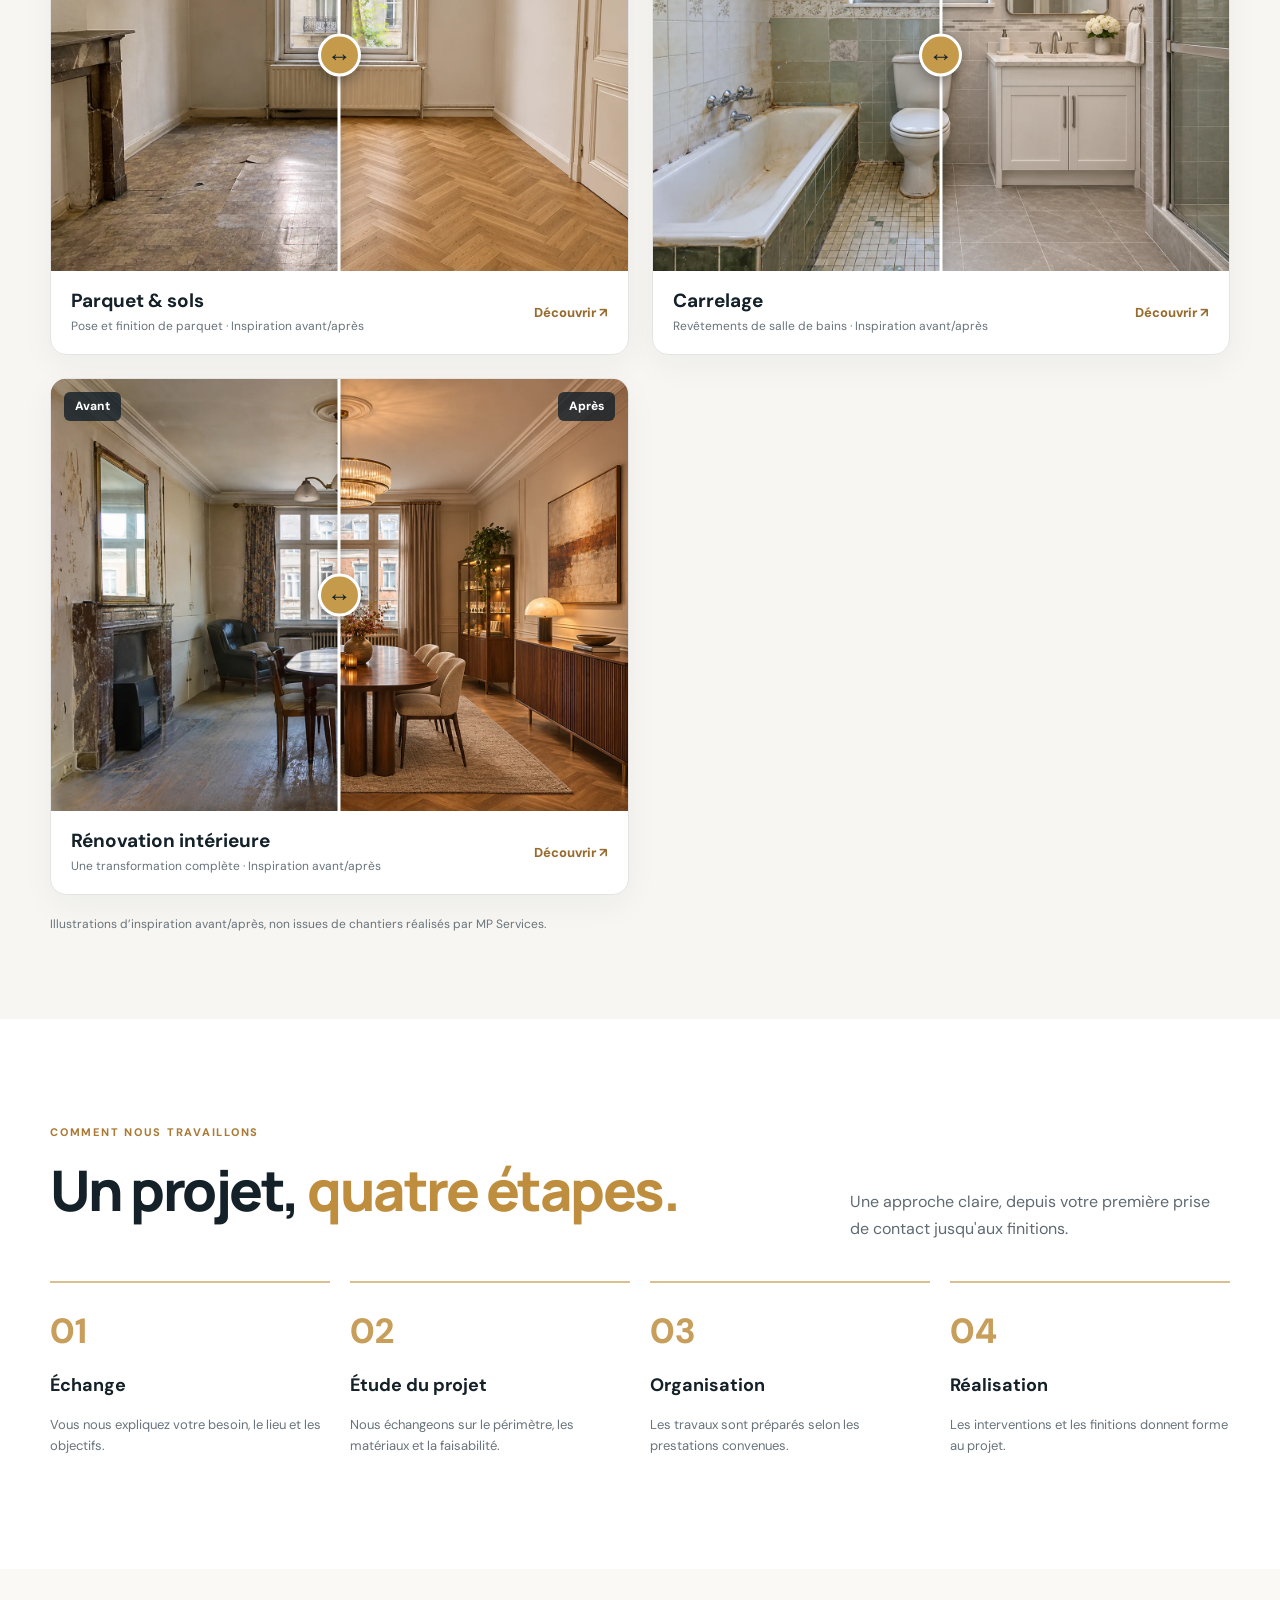
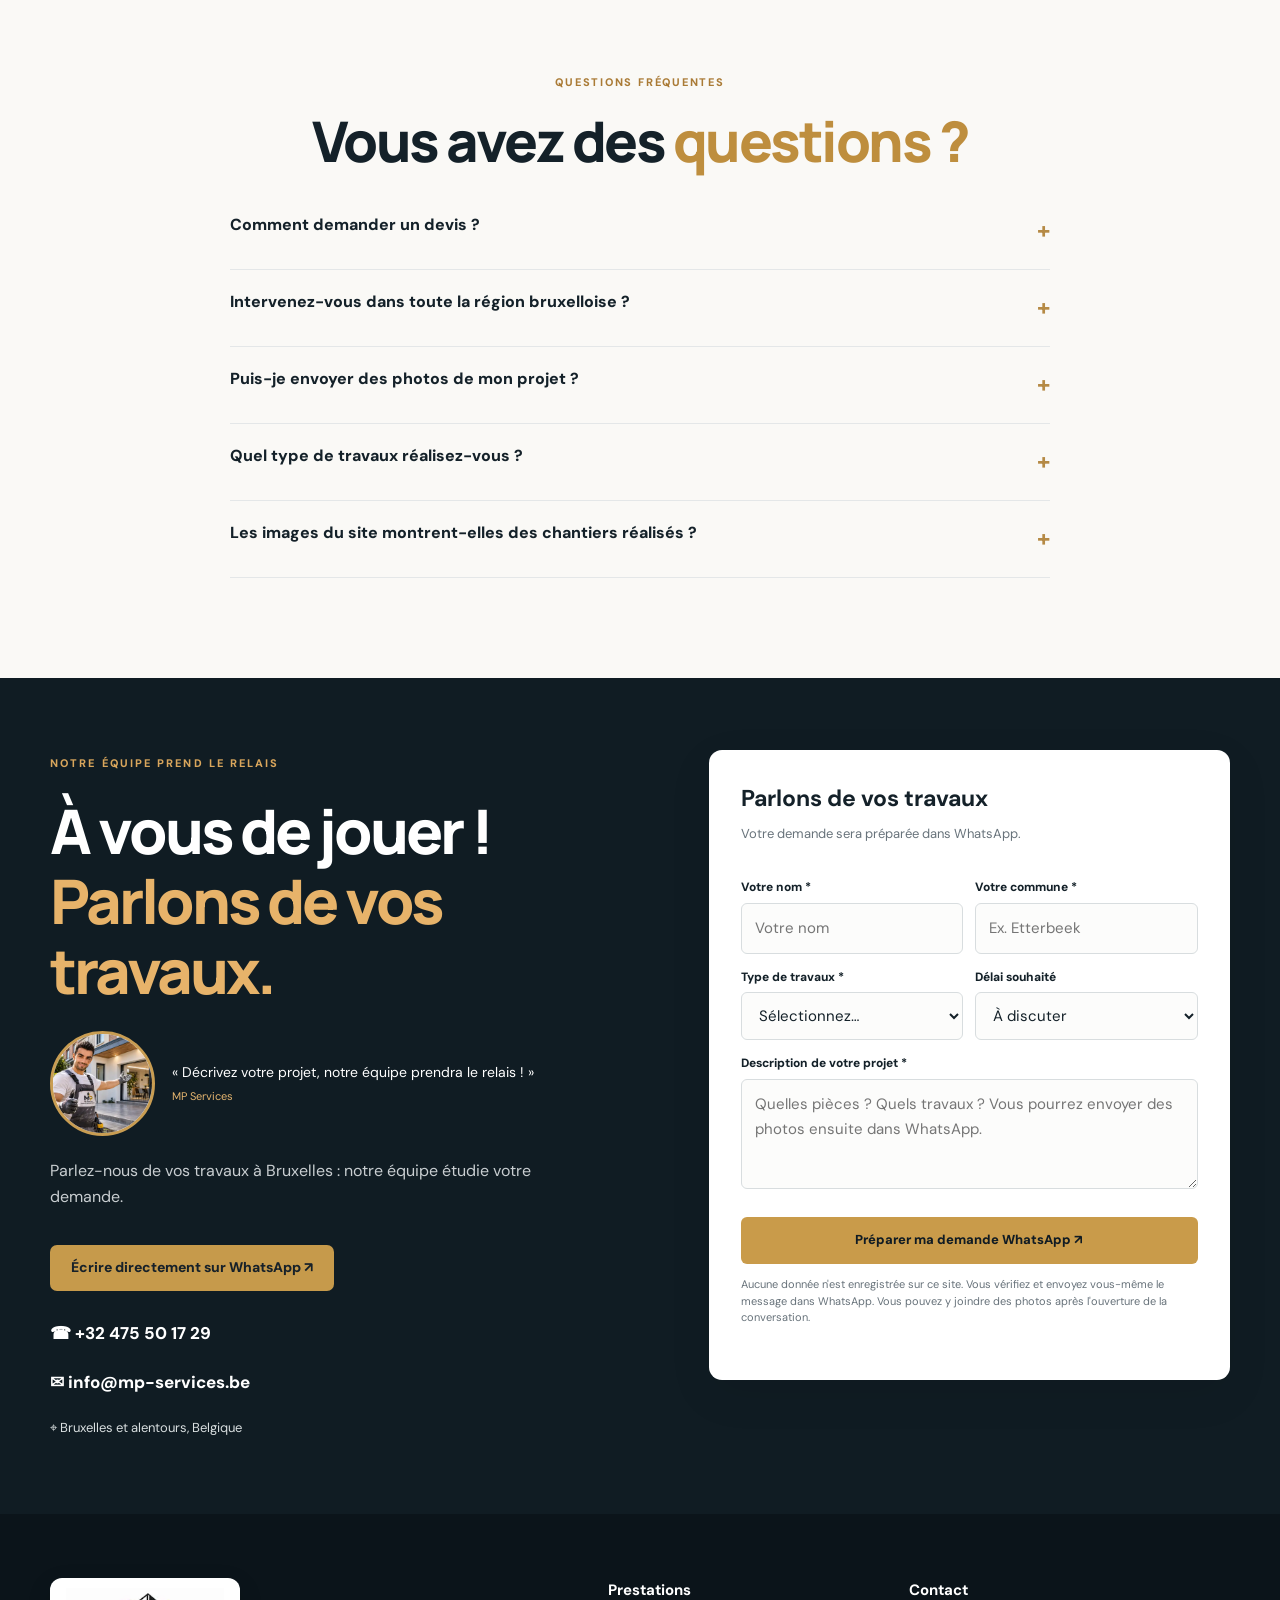
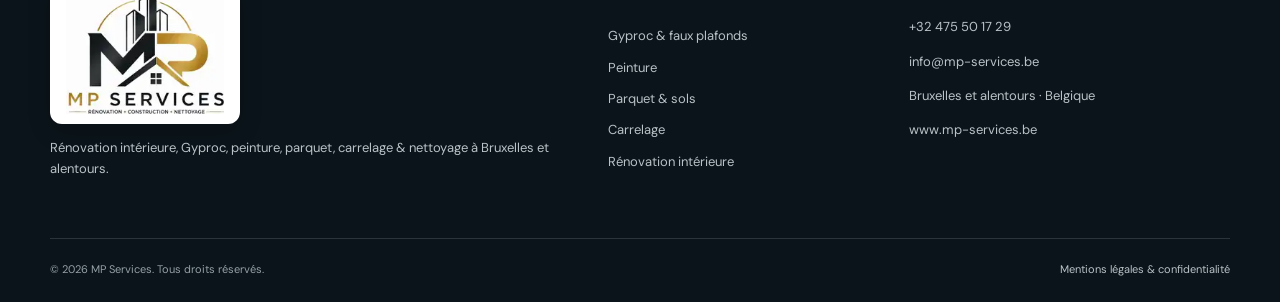
==== commit 134eb435: "fix: remove oversized social icons from header/footer areas" ====
--- a/index.html
+++ b/index.html
@@ -8,4 +8,4 @@
 <section class="section" id="methode"><div class="container"><div class="section-head"><div><span class="kicker">COMMENT NOUS TRAVAILLONS</span><h2 class="h2">Un projet, <em>quatre étapes.</em></h2></div><p class="lead">Une approche claire, depuis votre première prise de contact jusqu'aux finitions.</p></div><div class="process-grid"><div class="process-item"><span class="number">01</span><h3>Échange</h3><p>Vous nous expliquez votre besoin, le lieu et les objectifs.</p></div><div class="process-item"><span class="number">02</span><h3>Étude du projet</h3><p>Nous échangeons sur le périmètre, les matériaux et la faisabilité.</p></div><div class="process-item"><span class="number">03</span><h3>Organisation</h3><p>Les travaux sont préparés selon les prestations convenues.</p></div><div class="process-item"><span class="number">04</span><h3>Réalisation</h3><p>Les interventions et les finitions donnent forme au projet.</p></div></div></div></section>
 <section class="section section-soft" id="faq"><div class="container"><div style="text-align:center"><span class="kicker">QUESTIONS FRÉQUENTES</span><h2 class="h2">Vous avez des <em>questions ?</em></h2></div><div class="faq-list"><details><summary>Comment demander un devis ?</summary><p>Décrivez votre projet, précisez la commune et le type de travaux, puis envoyez votre demande via WhatsApp ou contactez-nous par e-mail. Nous pourrons ensuite échanger sur vos besoins.</p></details><details><summary>Intervenez-vous dans toute la région bruxelloise ?</summary><p>Nous intervenons à Bruxelles et dans les environs. Contactez-nous en précisant votre commune pour confirmer la possibilité d'intervention.</p></details><details><summary>Puis-je envoyer des photos de mon projet ?</summary><p>Oui. Après l'ouverture de la conversation WhatsApp, vous pouvez joindre directement les photos et les dimensions utiles à votre demande.</p></details><details><summary>Quel type de travaux réalisez-vous ?</summary><p>Nos prestations comprennent notamment le Gyproc, la peinture, la pose de parquet, le carrelage, la rénovation intérieure et le nettoyage après travaux. Chaque demande est évaluée selon son périmètre.</p></details><details><summary>Les images du site montrent-elles des chantiers réalisés ?</summary><p>La galerie Inspiration utilise actuellement des photographies d'illustration sous licence Unsplash. Elle ne constitue pas une présentation de chantiers exécutés par MP Services. Les réalisations vérifiées seront ajoutées séparément.</p></details></div></div></section>
 <section class="section contact-section contact-reference" id="contact"><div class="container contact-grid"><div class="contact-copy"><span class="kicker">NOTRE ÉQUIPE PREND LE RELAIS</span><h2 class="h2">À vous de jouer !<br><em>Parlons de vos travaux.</em></h2><div class="contact-brand-quote"><img src="assets/tim-hero.webp" alt="Personnage de présentation de MP Services" loading="lazy" width="104" height="104"><div><p>« Décrivez votre projet, notre équipe prendra le relais ! »</p><small>MP Services</small></div></div><p class="lead">Parlez-nous de vos travaux à Bruxelles : notre équipe étudie votre demande.</p><a class="btn btn-gold contact-direct-wa" href="https://wa.me/32475501729?text=Bonjour%20MP%20Services%2C%20je%20souhaite%20un%20devis." target="_blank" rel="noopener noreferrer">Écrire directement sur WhatsApp ↗</a><div class="contact-methods"><a href="tel:+32475501729">☎ +32 475 50 17 29</a><a href="mailto:info@mp-services.be">✉ info@mp-services.be</a><span>⌖ Bruxelles et alentours, Belgique</span></div></div><form class="quote-form" id="quote-form"><h3>Parlons de vos travaux</h3><p>Votre demande sera préparée dans WhatsApp.</p><div class="form-row"><div><label for="nom">Votre nom *</label><input id="nom" name="nom" autocomplete="name" required maxlength="90" placeholder="Votre nom"></div><div><label for="commune">Votre commune *</label><input id="commune" name="commune" required maxlength="80" placeholder="Ex. Etterbeek"></div></div><div class="form-row"><div><label for="service">Type de travaux *</label><select id="service" name="service" required><option value="">Sélectionnez…</option><option value="Gyproc">Gyproc</option><option value="Peinture">Peinture</option><option value="Parquet">Parquet</option><option value="Carrelage">Carrelage</option><option value="Rénovation">Rénovation</option><option value="Nettoyage">Nettoyage</option><option value="Autre">Autre</option></select></div><div><label for="delai">Délai souhaité</label><select id="delai" name="delai"><option value="">À discuter</option><option>Dès que possible</option><option>Dans le mois</option><option>Dans 1 à 3 mois</option><option>Plus tard</option></select></div></div><label for="details">Description de votre projet *</label><textarea id="details" name="details" minlength="10" maxlength="2000" required placeholder="Quelles pièces ? Quels travaux ? Vous pourrez envoyer des photos ensuite dans WhatsApp."></textarea><button class="btn btn-gold" type="submit">Préparer ma demande WhatsApp ↗</button><p class="form-note">Aucune donnée n'est enregistrée sur ce site. Vous vérifiez et envoyez vous-même le message dans WhatsApp. Vous pouvez y joindre des photos après l'ouverture de la conversation.</p></form></div></section></main>
-<div id="photo-modal" class="modal" role="dialog" aria-modal="true" aria-label="Photographie d'inspiration" aria-hidden="true"><div class="modal-shell"><button class="modal-close" type="button" data-modal-close aria-label="Fermer">×</button><img id="photo-modal-image" alt=""><div class="modal-description"><strong id="photo-modal-title">Inspiration</strong><p id="photo-modal-text"></p></div></div></div><footer class="footer"><div class="container"><div class="footer-grid"><div><a class="brand" href="./"><img src="assets/logo-oficial.webp" alt="MP Services" width="220" height="175"></a><p>Rénovation intérieure, Gyproc, peinture, parquet, carrelage & nettoyage à Bruxelles et alentours.</p></div><nav aria-label="Liens de services"><strong>Prestations</strong><a href="services/gyproc.html">Gyproc & faux plafonds</a><a href="services/peinture.html">Peinture</a><a href="services/parquet.html">Parquet & sols</a><a href="services/carrelage.html">Carrelage</a><a href="services/renovation.html">Rénovation intérieure</a></nav><div><strong>Contact</strong><p><a href="tel:+32475501729">+32 475 50 17 29</a></p><p><a href="mailto:info@mp-services.be">info@mp-services.be</a></p><p>Bruxelles et alentours · Belgique</p><p>www.mp-services.be</p><div class="social-links" aria-label="Réseaux sociaux"><a class="social-link" href="https://www.facebook.com/profile.php?id=61589964924146" target="_blank" rel="noopener noreferrer" aria-label="MP Services sur Facebook" title="Facebook"><svg viewBox="0 0 24 24" aria-hidden="true" focusable="false"><path fill="currentColor" d="M22 12a10 10 0 1 0-11.56 9.88v-6.99H7.9V12h2.54V9.8c0-2.5 1.49-3.88 3.77-3.88 1.1 0 2.24.2 2.24.2v2.46h-1.26c-1.24 0-1.63.77-1.63 1.56V12h2.77l-.44 2.89h-2.33v6.99A10 10 0 0 0 22 12Z"/></svg></a><a class="social-link" href="https://www.instagram.com/mpservices214/" target="_blank" rel="noopener noreferrer" aria-label="MP Services sur Instagram" title="Instagram"><svg viewBox="0 0 24 24" aria-hidden="true" focusable="false"><rect x="2.5" y="2.5" width="19" height="19" rx="5.3" fill="none" stroke="currentColor" stroke-width="2"/><circle cx="12" cy="12" r="4.1" fill="none" stroke="currentColor" stroke-width="2"/><circle cx="17.6" cy="6.5" r="1.25" fill="currentColor"/></svg></a></div></div></div><div class="footer-bottom"><span>© <span data-year>2026</span> MP Services. Tous droits réservés.</span><span><a href="mentions-legales.html">Mentions légales & confidentialité</a></span></div></div></footer><a class="whatsapp-floating" aria-label="Demander un devis par WhatsApp" href="https://wa.me/32475501729?text=Bonjour%20MP%20Services%2C%20je%20souhaite%20un%20devis." target="_blank" rel="noopener noreferrer"><img class="wa-icon" src="assets/whatsapp.svg" alt="" width="31" height="31" aria-hidden="true"><span class="wa-text">WhatsApp</span></a></body></html>+<div id="photo-modal" class="modal" role="dialog" aria-modal="true" aria-label="Photographie d'inspiration" aria-hidden="true"><div class="modal-shell"><button class="modal-close" type="button" data-modal-close aria-label="Fermer">×</button><img id="photo-modal-image" alt=""><div class="modal-description"><strong id="photo-modal-title">Inspiration</strong><p id="photo-modal-text"></p></div></div></div><footer class="footer"><div class="container"><div class="footer-grid"><div><a class="brand" href="./"><img src="assets/logo-oficial.webp" alt="MP Services" width="220" height="175"></a><p>Rénovation intérieure, Gyproc, peinture, parquet, carrelage & nettoyage à Bruxelles et alentours.</p></div><nav aria-label="Liens de services"><strong>Prestations</strong><a href="services/gyproc.html">Gyproc & faux plafonds</a><a href="services/peinture.html">Peinture</a><a href="services/parquet.html">Parquet & sols</a><a href="services/carrelage.html">Carrelage</a><a href="services/renovation.html">Rénovation intérieure</a></nav><div><strong>Contact</strong><p><a href="tel:+32475501729">+32 475 50 17 29</a></p><p><a href="mailto:info@mp-services.be">info@mp-services.be</a></p><p>Bruxelles et alentours · Belgique</p><p>www.mp-services.be</p></div></div><div class="footer-bottom"><span>© <span data-year>2026</span> MP Services. Tous droits réservés.</span><span><a href="mentions-legales.html">Mentions légales & confidentialité</a></span></div></div></footer><a class="whatsapp-floating" aria-label="Demander un devis par WhatsApp" href="https://wa.me/32475501729?text=Bonjour%20MP%20Services%2C%20je%20souhaite%20un%20devis." target="_blank" rel="noopener noreferrer"><img class="wa-icon" src="assets/whatsapp.svg" alt="" width="31" height="31" aria-hidden="true"><span class="wa-text">WhatsApp</span></a></body></html>
--- a/assets/site.css
+++ b/assets/site.css
@@ -249,3 +249,11 @@
 .contact-direct-wa{display:inline-flex;align-items:center;justify-content:center;margin:7px 0 14px;padding:13px 20px;max-width:100%;font-size:14px;white-space:normal;text-align:center}
 .contact-reference .contact-methods{margin-top:14px}
 @media(max-width:700px){.contact-direct-wa{width:100%;font-size:13px;margin-top:2px}.hero-brand .desc{max-width:36ch}}
+
+/* Official social destinations — footer links across the site */
+.social-links{display:flex;align-items:center;gap:10px;margin-top:18px}
+.social-link{display:inline-flex;align-items:center;justify-content:center;width:43px;height:43px;border:1px solid rgba(198,154,75,.65);border-radius:12px;color:#e7c991;background:rgba(255,255,255,.055);text-decoration:none;transition:background .18s ease,color .18s ease,transform .18s ease}
+.social-link svg{width:23px;height:23px;display:block}
+.social-link:hover{background:#c69a4b;color:#101b23;transform:translateY(-2px)}
+.social-link:focus-visible{outline:3px solid #e7c991;outline-offset:3px}
+@media(prefers-reduced-motion:reduce){.social-link{transition:none}.social-link:hover{transform:none}}
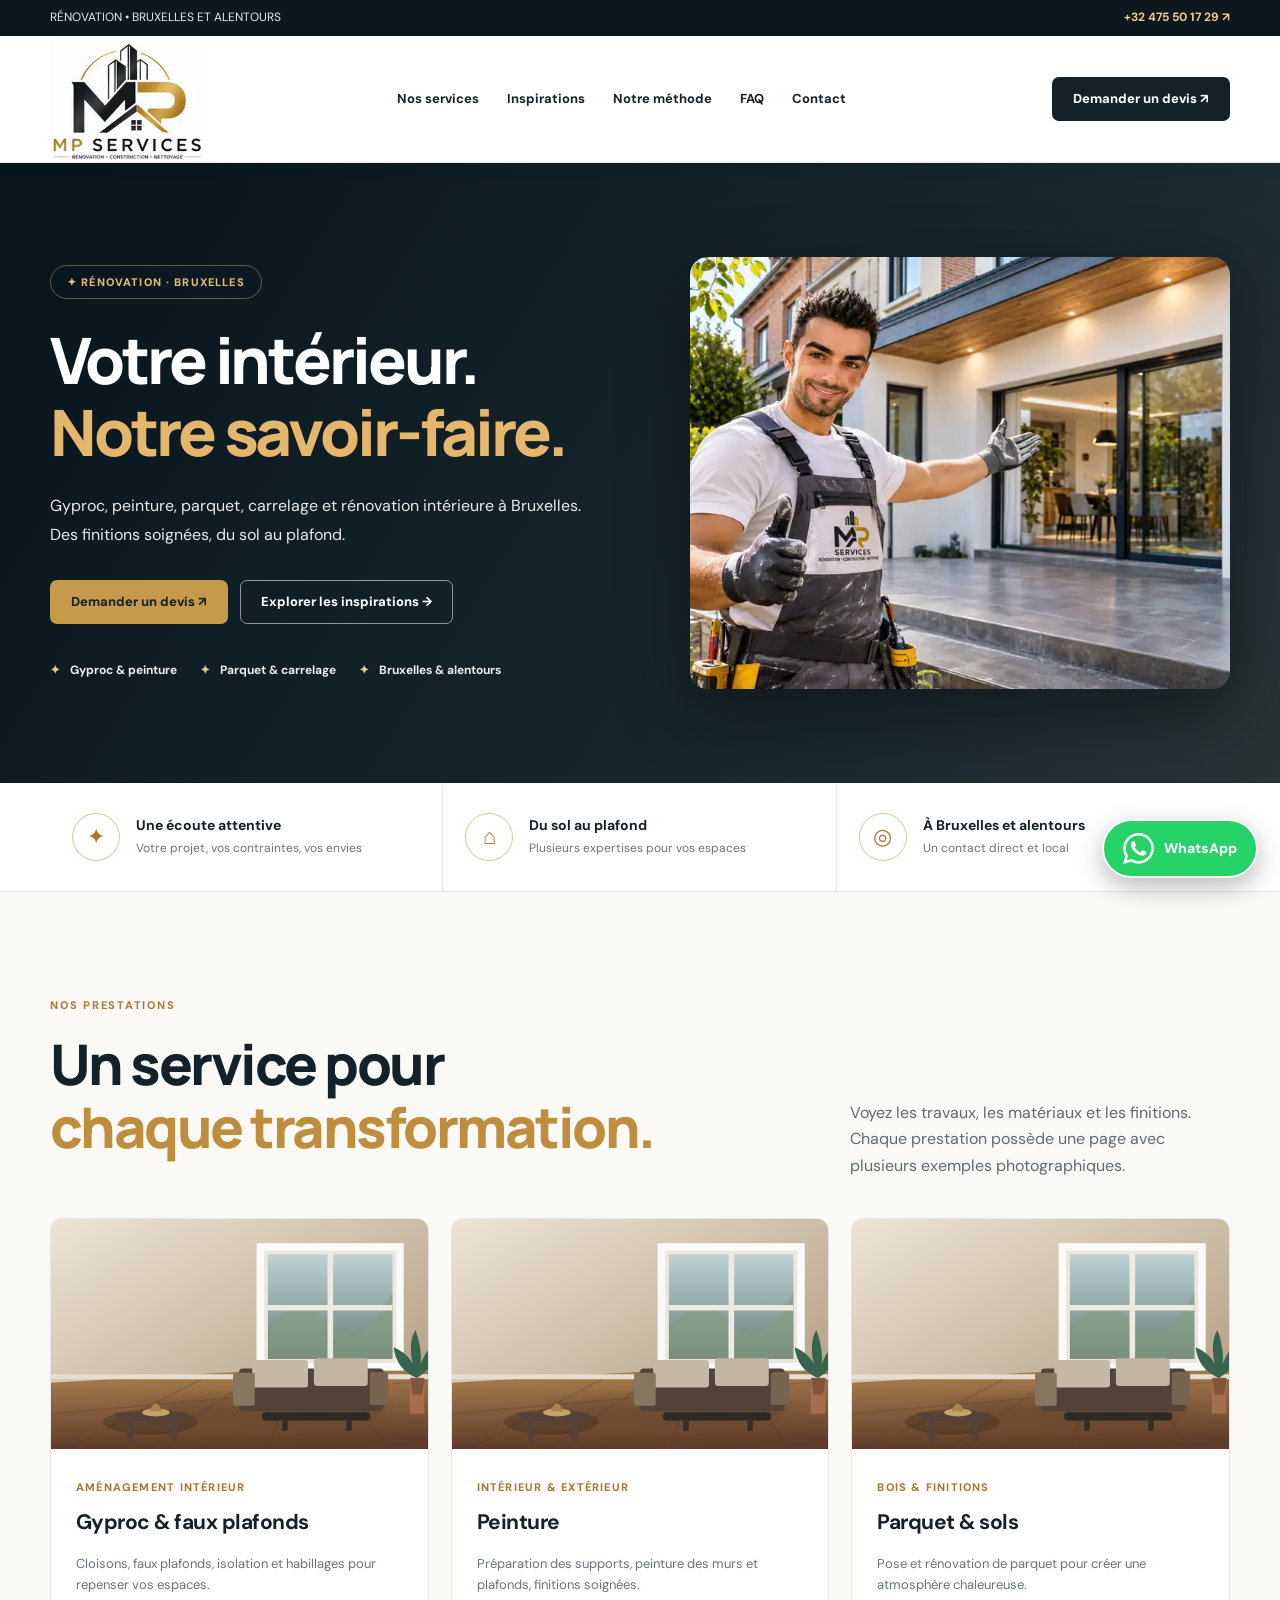
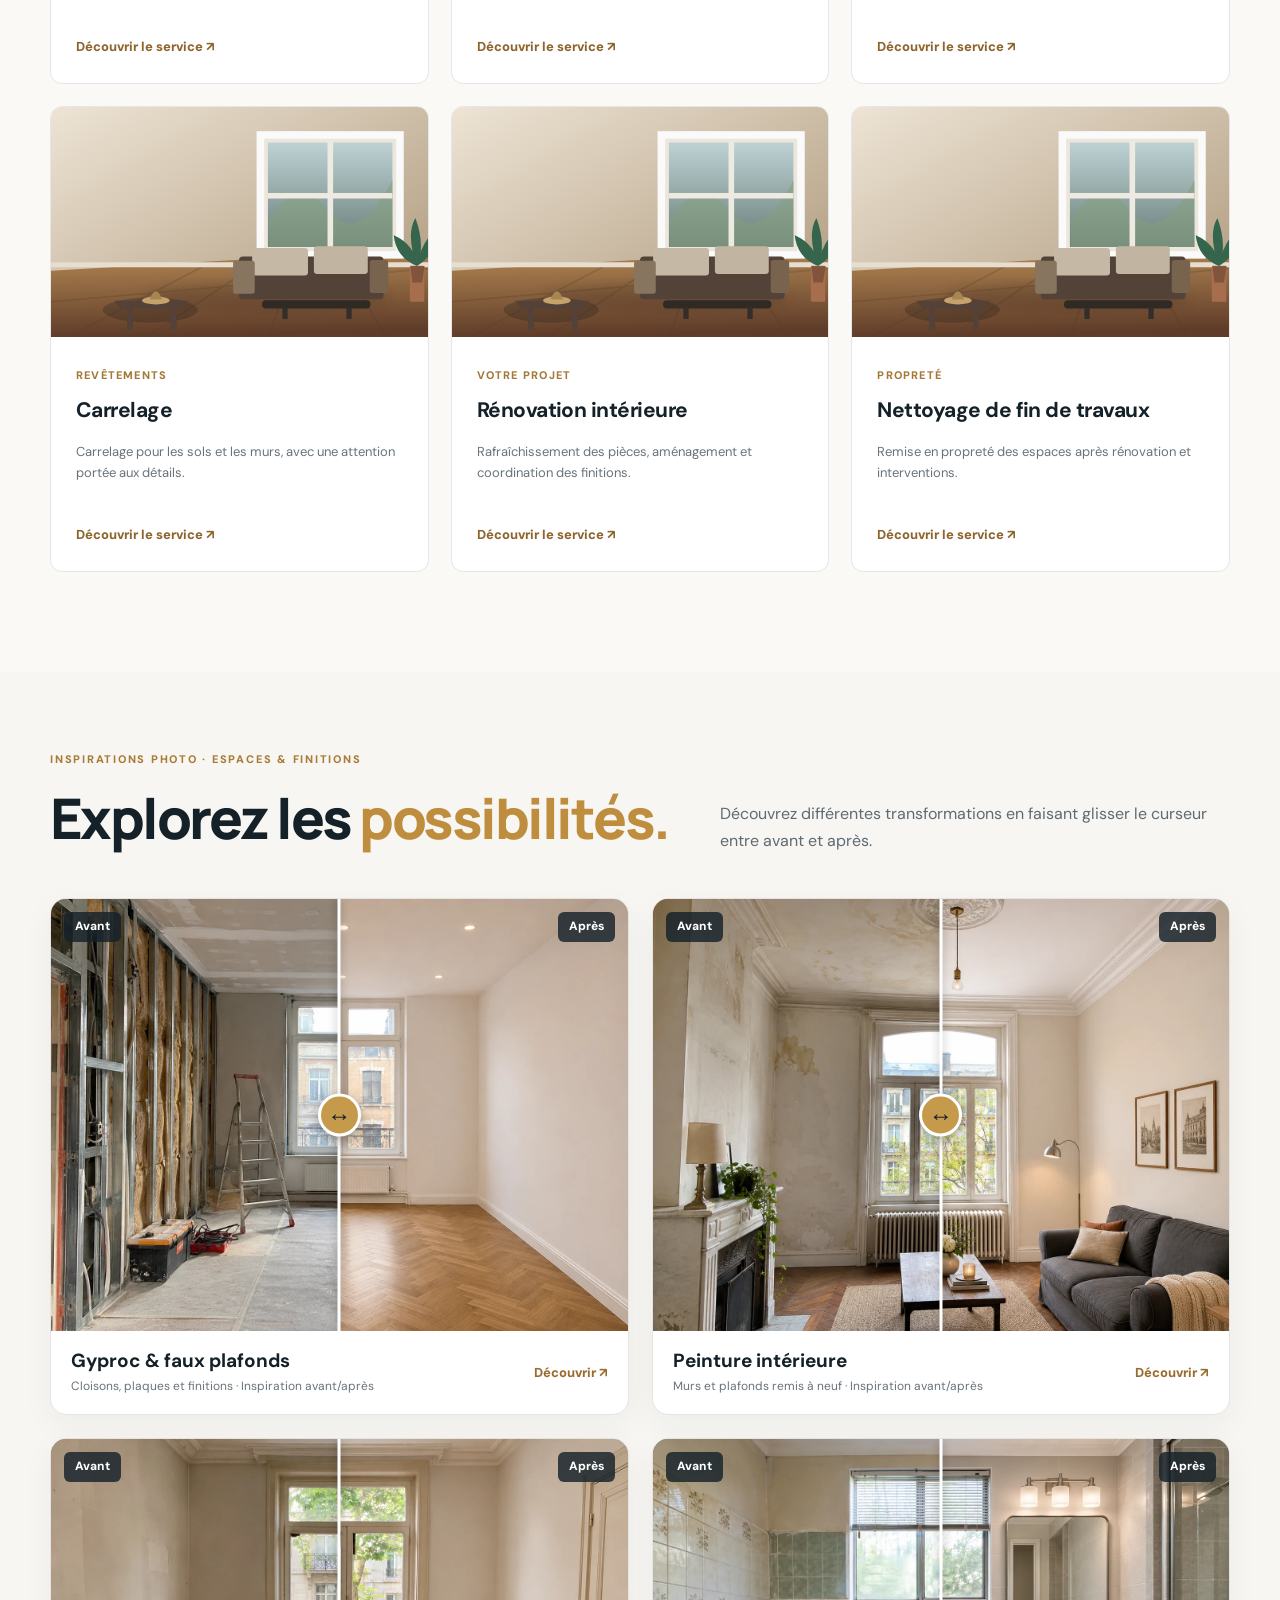
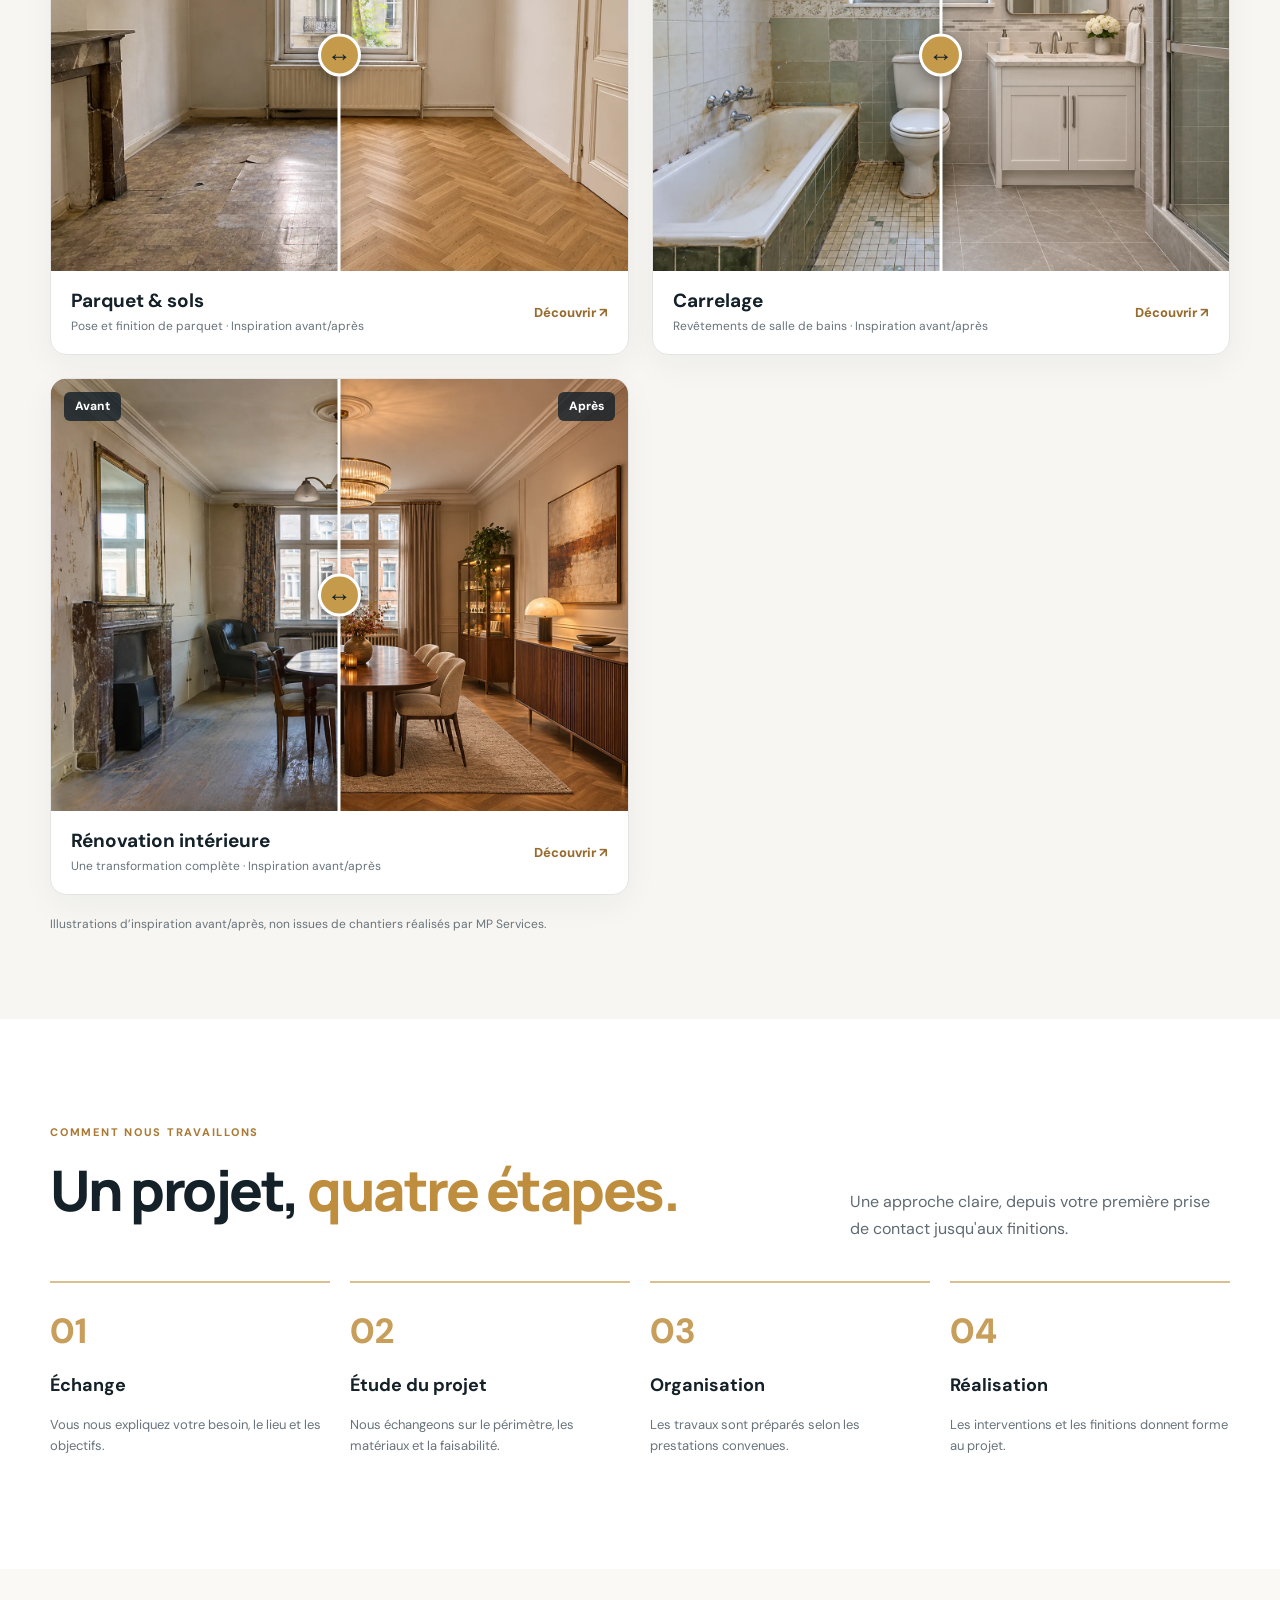
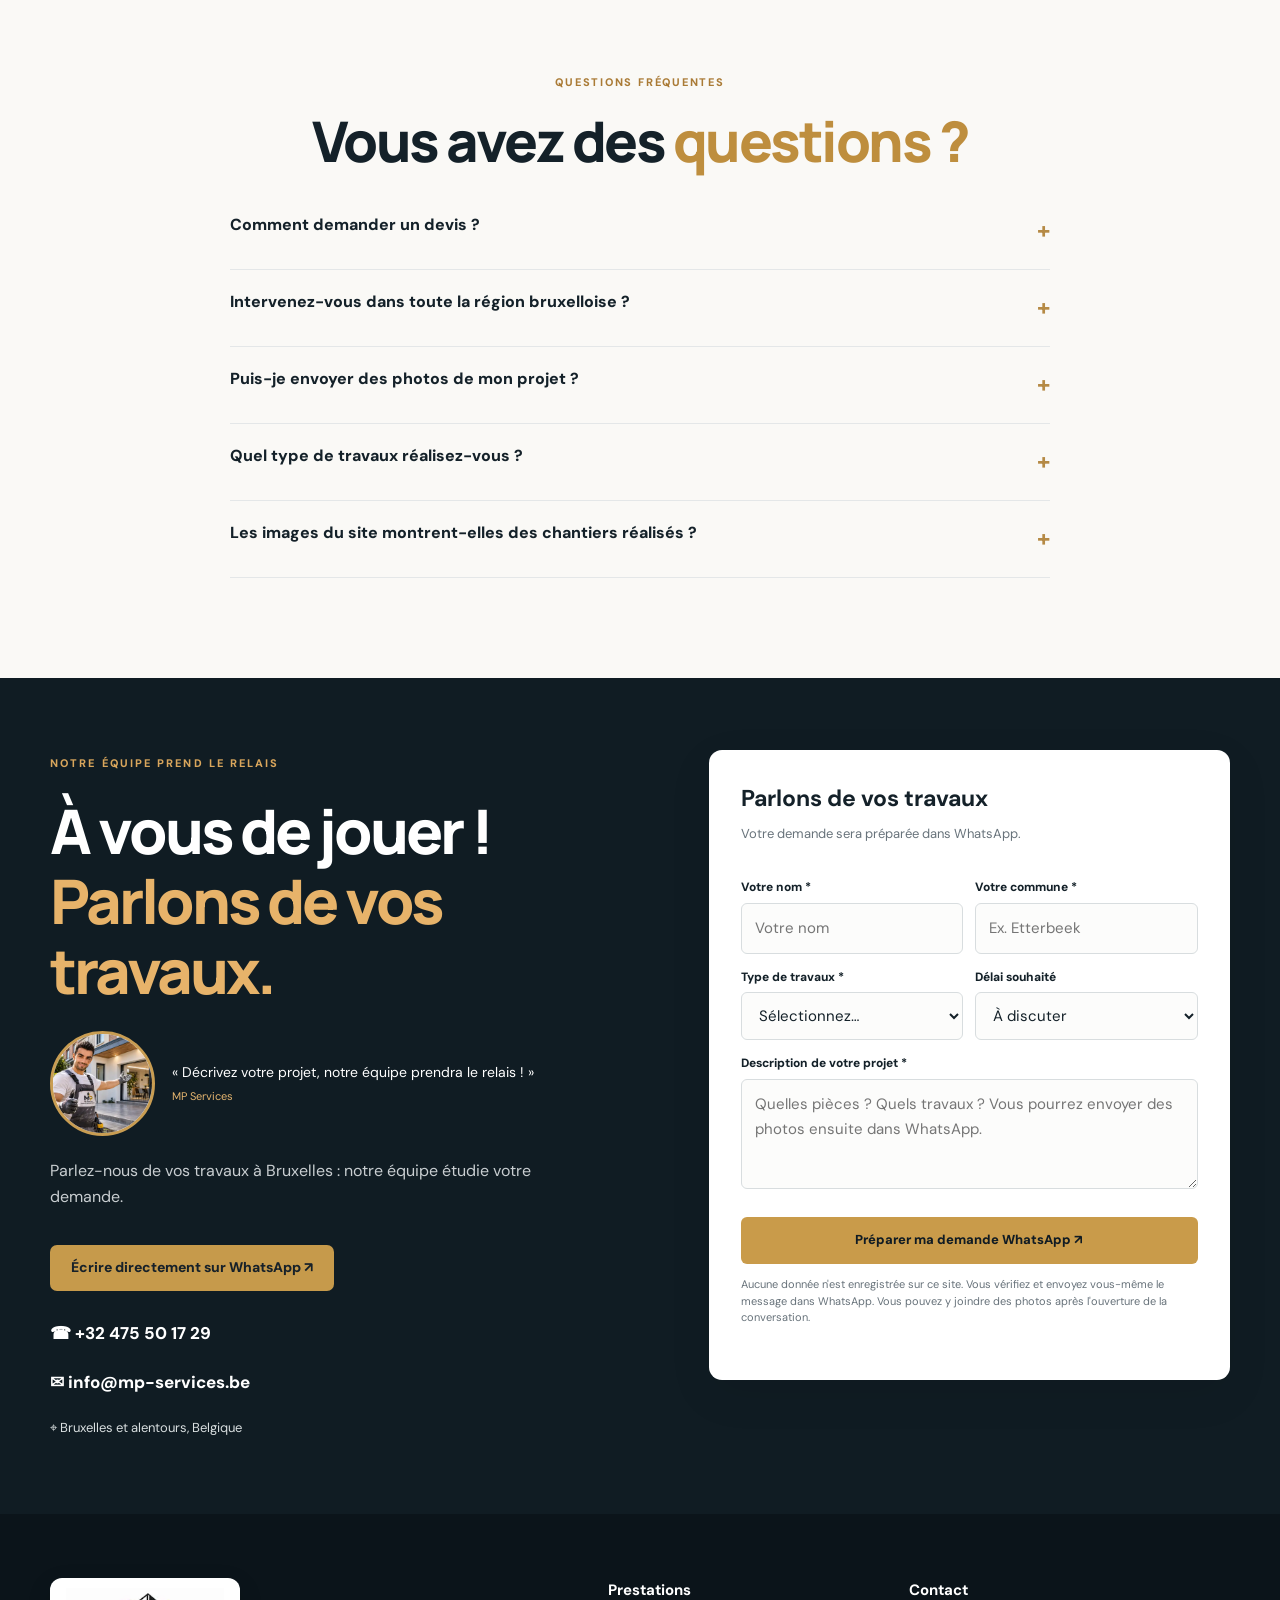
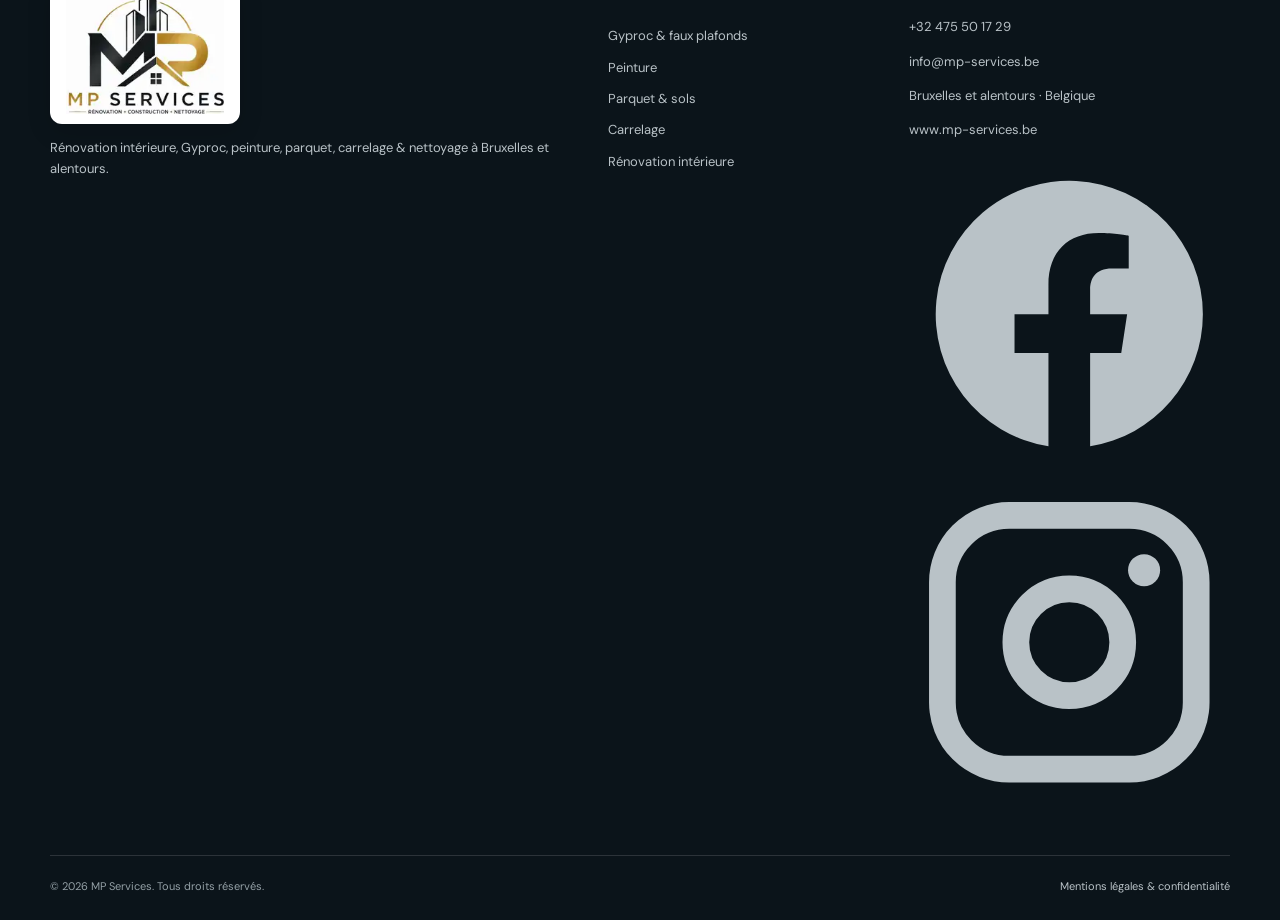
==== commit a39e0617: "feat: add compact Facebook Instagram links in header and footer" ====
--- a/index.html
+++ b/index.html
@@ -1,5 +1,5 @@
 <!doctype html><html lang="fr-BE"><head><meta charset="utf-8"><meta name="viewport" content="width=device-width,initial-scale=1"><meta name="theme-color" content="#101b23"><title>MP Services | Rénovation, Gyproc, peinture & parquet à Bruxelles</title><meta name="description" content="MP Services à Bruxelles et alentours : rénovation intérieure, Gyproc, peinture, parquet, carrelage et nettoyage. Demandez votre devis via WhatsApp."><meta property="og:type" content="website"><meta property="og:locale" content="fr_BE"><meta property="og:title" content="MP Services — Rénovation à Bruxelles, Gyproc, peinture, parquet et carrelage"><meta property="og:description" content="Gyproc, peinture, parquet, carrelage et finitions."><link rel="icon" type="image/webp" href="assets/logo-oficial.webp"><link rel="preconnect" href="https://images.unsplash.com" crossorigin><link rel="preconnect" href="https://fonts.googleapis.com"><link rel="stylesheet" href="assets/site.css"><link rel="stylesheet" href="assets/portfolio.css"><link rel="canonical" href="https://sergiopacheco.github.io/mp-services/"><script type="application/ld+json">{"@context":"https://schema.org","@type":"LocalBusiness","name":"MP Services","url":"https://sergiopacheco.github.io/mp-services/","telephone":"+32475501729","email":"info@mp-services.be","areaServed":{"@type":"AdministrativeArea","name":"Brussels-Capital Region, Belgium"},"hasOfferCatalog":{"@type":"OfferCatalog","name":"Prestations de rénovation","itemListElement":[{"@type":"OfferCatalog","name":"Gyproc"},{"@type":"OfferCatalog","name":"Peinture"},{"@type":"OfferCatalog","name":"Parquet"},{"@type":"OfferCatalog","name":"Carrelage"},{"@type":"OfferCatalog","name":"Rénovation intérieure"},{"@type":"OfferCatalog","name":"Nettoyage après travaux"}]}}</script><script defer src="assets/site.js"></script><script defer src="assets/portfolio.js"></script><meta property="og:image" content="https://sergiopacheco.github.io/mp-services/assets/tim-hero.webp"></head><body><a class="sr-only" href="#contenu">Aller au contenu principal</a>
-<div class="topbar"><div class="container topbar-inner"><span>RÉNOVATION • BRUXELLES ET ALENTOURS</span><a href="tel:+32475501729">+32 475 50 17 29 ↗</a></div></div><header class="site-header"><div class="container nav-inner"><a class="brand" href="./" aria-label="MP Services, accueil"><img src="assets/logo-oficial.webp" alt="MP Services" width="220" height="175"></a><nav class="nav-links" id="nav-links" data-nav aria-label="Navigation principale"><a href="./#services">Nos services</a><a href="./#inspirations">Inspirations</a><a href="./#methode">Notre méthode</a><a href="./#faq">FAQ</a><a href="./#contact">Contact</a></nav><div class="nav-actions"><a class="btn btn-dark" href="./#contact">Demander un devis ↗</a><button class="menu-toggle" type="button" aria-label="Ouvrir le menu" aria-controls="nav-links" aria-expanded="false" data-menu-toggle>☰</button></div></div></header><main id="contenu"><section class="hero hero-brand" id="accueil"><div class="container hero-brand-layout"><div class="hero-brand-copy"><span class="brand-kicker">✦ RÉNOVATION · BRUXELLES</span><h1>Votre intérieur.<br><em>Notre savoir-faire.</em></h1><p class="desc">Gyproc, peinture, parquet, carrelage et rénovation intérieure à Bruxelles. Des finitions soignées, du sol au plafond.</p><div class="hero-actions"><a class="btn btn-gold" href="#contact">Demander un devis ↗</a><a class="btn btn-outline-light" href="#services">Explorer les inspirations →</a></div><div class="hero-badges"><span>Gyproc & peinture</span><span>Parquet & carrelage</span><span>Bruxelles & alentours</span></div></div><figure class="hero-brand-media"><img src="assets/tim-hero.webp" alt="Tim présente un intérieur rénové" width="850" height="560" loading="eager" fetchpriority="high"></figure></div></section>
+<div class="topbar"><div class="container topbar-inner"><span>RÉNOVATION • BRUXELLES ET ALENTOURS</span><a href="tel:+32475501729">+32 475 50 17 29 ↗</a></div></div><header class="site-header"><div class="container nav-inner"><a class="brand" href="./" aria-label="MP Services, accueil"><img src="assets/logo-oficial.webp" alt="MP Services" width="220" height="175"></a><nav class="nav-links" id="nav-links" data-nav aria-label="Navigation principale"><a href="./#services">Nos services</a><a href="./#inspirations">Inspirations</a><a href="./#methode">Notre méthode</a><a href="./#faq">FAQ</a><a href="./#contact">Contact</a></nav><div class="nav-actions"><div class="social-mini" aria-label="Réseaux sociaux"><a href="https://www.facebook.com/profile.php?id=61589964924146" target="_blank" rel="noopener noreferrer" aria-label="Facebook MP Services" title="Facebook"><svg viewBox="0 0 24 24" aria-hidden="true" focusable="false"><path fill="currentColor" d="M22 12a10 10 0 1 0-11.56 9.88v-6.99H7.9V12h2.54V9.8c0-2.5 1.49-3.88 3.77-3.88 1.1 0 2.24.2 2.24.2v2.46h-1.26c-1.24 0-1.63.77-1.63 1.56V12h2.77l-.44 2.89h-2.33v6.99A10 10 0 0 0 22 12Z"/></svg></a><a href="https://www.instagram.com/mpservices214/" target="_blank" rel="noopener noreferrer" aria-label="Instagram MP Services" title="Instagram"><svg viewBox="0 0 24 24" aria-hidden="true" focusable="false"><rect x="2.5" y="2.5" width="19" height="19" rx="5" fill="none" stroke="currentColor" stroke-width="2"/><circle cx="12" cy="12" r="4" fill="none" stroke="currentColor" stroke-width="2"/><circle cx="17.6" cy="6.6" r="1.2" fill="currentColor"/></svg></a></div><a class="btn btn-dark" href="./#contact">Demander un devis ↗</a><button class="menu-toggle" type="button" aria-label="Ouvrir le menu" aria-controls="nav-links" aria-expanded="false" data-menu-toggle>☰</button></div></div></header><main id="contenu"><section class="hero hero-brand" id="accueil"><div class="container hero-brand-layout"><div class="hero-brand-copy"><span class="brand-kicker">✦ RÉNOVATION · BRUXELLES</span><h1>Votre intérieur.<br><em>Notre savoir-faire.</em></h1><p class="desc">Gyproc, peinture, parquet, carrelage et rénovation intérieure à Bruxelles. Des finitions soignées, du sol au plafond.</p><div class="hero-actions"><a class="btn btn-gold" href="#contact">Demander un devis ↗</a><a class="btn btn-outline-light" href="#services">Explorer les inspirations →</a></div><div class="hero-badges"><span>Gyproc & peinture</span><span>Parquet & carrelage</span><span>Bruxelles & alentours</span></div></div><figure class="hero-brand-media"><img src="assets/tim-hero.webp" alt="Tim présente un intérieur rénové" width="850" height="560" loading="eager" fetchpriority="high"></figure></div></section>
 <section class="benefits" aria-label="Les atouts de MP Services"><div class="container benefit-grid"><div class="benefit"><span class="benefit-icon" aria-hidden="true">✦</span><div><b>Une écoute attentive</b><p>Votre projet, vos contraintes, vos envies</p></div></div><div class="benefit"><span class="benefit-icon" aria-hidden="true">⌂</span><div><b>Du sol au plafond</b><p>Plusieurs expertises pour vos espaces</p></div></div><div class="benefit"><span class="benefit-icon" aria-hidden="true">◎</span><div><b>À Bruxelles et alentours</b><p>Un contact direct et local</p></div></div></div></section>
 <section class="section section-soft" id="services"><div class="container"><div class="section-head"><div><span class="kicker">NOS PRESTATIONS</span><h2 class="h2">Un service pour<br><em>chaque transformation.</em></h2></div><p class="lead">Voyez les travaux, les matériaux et les finitions. Chaque prestation possède une page avec plusieurs exemples photographiques.</p></div><div class="services-grid"><article class="service-card"><img src="https://images.unsplash.com/photo-1768321902097-1d85e7735c5f?auto=format&fit=crop&w=1100&q=80" alt="Exemple photographique de travaux de cloisons et de plaques de plâtre" width="1100" height="730" loading="lazy" decoding="async"><div class="service-card-body"><span class="eyeline">Aménagement intérieur</span><h3>Gyproc & faux plafonds</h3><p>Cloisons, faux plafonds, isolation et habillages pour repenser vos espaces.</p><a href="services/gyproc.html">Découvrir le service ↗</a></div></article><article class="service-card"><img src="https://images.unsplash.com/photo-1742900280861-32bed068938b?auto=format&fit=crop&w=1100&q=80" alt="Exemple photographique d'une intervention de peinture intérieure" width="1100" height="730" loading="lazy" decoding="async"><div class="service-card-body"><span class="eyeline">Intérieur & extérieur</span><h3>Peinture</h3><p>Préparation des supports, peinture des murs et plafonds, finitions soignées.</p><a href="services/peinture.html">Découvrir le service ↗</a></div></article><article class="service-card"><img src="https://images.unsplash.com/photo-1761053130711-2515ef532bb5?auto=format&fit=crop&w=1100&q=80" alt="Exemple photographique de parquet en bois" width="1100" height="730" loading="lazy" decoding="async"><div class="service-card-body"><span class="eyeline">Bois & finitions</span><h3>Parquet & sols</h3><p>Pose et rénovation de parquet pour créer une atmosphère chaleureuse.</p><a href="services/parquet.html">Découvrir le service ↗</a></div></article><article class="service-card"><img src="https://images.unsplash.com/photo-1690603935238-b60582bcb273?auto=format&fit=crop&w=1100&q=80" alt="Exemple photographique de revêtement carrelé" width="1100" height="730" loading="lazy" decoding="async"><div class="service-card-body"><span class="eyeline">Revêtements</span><h3>Carrelage</h3><p>Carrelage pour les sols et les murs, avec une attention portée aux détails.</p><a href="services/carrelage.html">Découvrir le service ↗</a></div></article><article class="service-card"><img src="https://images.unsplash.com/photo-1721523236968-8fa75690087e?auto=format&fit=crop&w=1100&q=80" alt="Exemple photographique d'un intérieur rénové" width="1100" height="730" loading="lazy" decoding="async"><div class="service-card-body"><span class="eyeline">Votre projet</span><h3>Rénovation intérieure</h3><p>Rafraîchissement des pièces, aménagement et coordination des finitions.</p><a href="services/renovation.html">Découvrir le service ↗</a></div></article><article class="service-card"><img src="https://images.unsplash.com/photo-1769736436809-eab3de70b175?auto=format&fit=crop&w=1100&q=80" alt="Exemple photographique d'un espace intérieur propre" width="1100" height="730" loading="lazy" decoding="async"><div class="service-card-body"><span class="eyeline">Propreté</span><h3>Nettoyage de fin de travaux</h3><p>Remise en propreté des espaces après rénovation et interventions.</p><a href="services/nettoyage.html">Découvrir le service ↗</a></div></article></div></div></section>
 <section class="ba-gallery" id="comparatifs-ia" hidden><div class="container"><div class="ba-heading"><div><span class="kicker">INSPIRATIONS PHOTO · ESPACES & FINITIONS</span><h2 class="h2">Explorez les <em>possibilités.</em></h2></div><p class="lead">Découvrez différentes transformations en faisant glisser le curseur entre avant et après.</p></div><div class="ba-grid"><figure class="ba-card" data-before-after data-type="gyproc"><div class="ba-stage" role="group" aria-label="Comparaison visuelle avant après : Gyproc & faux plafonds"><div class="ba-scene ba-after" aria-hidden="true"></div><div class="ba-scene ba-before" aria-hidden="true"></div><span class="ba-label ba-label-before">Avant</span><span class="ba-label ba-label-after">Après</span><span class="ba-divider" aria-hidden="true"></span><input class="ba-range" aria-label="Déplacer pour comparer avant et après : Gyproc & faux plafonds" type="range" min="0" max="100" value="50" step="1"></div><figcaption class="ba-info"><div><h3>Gyproc & faux plafonds</h3><p>Cloisons, plaques et finitions · Inspiration avant/après</p></div><a href="services/gyproc.html">Découvrir ↗</a></figcaption></figure><figure class="ba-card" data-before-after data-type="peinture"><div class="ba-stage" role="group" aria-label="Comparaison visuelle avant après : Peinture intérieure"><div class="ba-scene ba-after" aria-hidden="true"></div><div class="ba-scene ba-before" aria-hidden="true"></div><span class="ba-label ba-label-before">Avant</span><span class="ba-label ba-label-after">Après</span><span class="ba-divider" aria-hidden="true"></span><input class="ba-range" aria-label="Déplacer pour comparer avant et après : Peinture intérieure" type="range" min="0" max="100" value="50" step="1"></div><figcaption class="ba-info"><div><h3>Peinture intérieure</h3><p>Murs et plafonds remis à neuf · Inspiration avant/après</p></div><a href="services/peinture.html">Découvrir ↗</a></figcaption></figure><figure class="ba-card" data-before-after data-type="parquet"><div class="ba-stage" role="group" aria-label="Comparaison visuelle avant après : Parquet & sols"><div class="ba-scene ba-after" aria-hidden="true"></div><div class="ba-scene ba-before" aria-hidden="true"></div><span class="ba-label ba-label-before">Avant</span><span class="ba-label ba-label-after">Après</span><span class="ba-divider" aria-hidden="true"></span><input class="ba-range" aria-label="Déplacer pour comparer avant et après : Parquet & sols" type="range" min="0" max="100" value="50" step="1"></div><figcaption class="ba-info"><div><h3>Parquet & sols</h3><p>Pose et finition de parquet · Inspiration avant/après</p></div><a href="services/parquet.html">Découvrir ↗</a></figcaption></figure><figure class="ba-card" data-before-after data-type="carrelage"><div class="ba-stage" role="group" aria-label="Comparaison visuelle avant après : Carrelage"><div class="ba-scene ba-after" aria-hidden="true"></div><div class="ba-scene ba-before" aria-hidden="true"></div><span class="ba-label ba-label-before">Avant</span><span class="ba-label ba-label-after">Après</span><span class="ba-divider" aria-hidden="true"></span><input class="ba-range" aria-label="Déplacer pour comparer avant et après : Carrelage" type="range" min="0" max="100" value="50" step="1"></div><figcaption class="ba-info"><div><h3>Carrelage</h3><p>Revêtements de salle de bains · Inspiration avant/après</p></div><a href="services/carrelage.html">Découvrir ↗</a></figcaption></figure><figure class="ba-card" data-before-after data-type="renovation"><div class="ba-stage" role="group" aria-label="Comparaison visuelle avant après : Rénovation intérieure"><div class="ba-scene ba-after" aria-hidden="true"></div><div class="ba-scene ba-before" aria-hidden="true"></div><span class="ba-label ba-label-before">Avant</span><span class="ba-label ba-label-after">Après</span><span class="ba-divider" aria-hidden="true"></span><input class="ba-range" aria-label="Déplacer pour comparer avant et après : Rénovation intérieure" type="range" min="0" max="100" value="50" step="1"></div><figcaption class="ba-info"><div><h3>Rénovation intérieure</h3><p>Une transformation complète · Inspiration avant/après</p></div><a href="services/renovation.html">Découvrir ↗</a></figcaption></figure></div><p class="ba-legal">Illustrations d’inspiration avant/après, non issues de chantiers réalisés par MP Services.</p></div></section>
@@ -8,4 +8,4 @@
 <section class="section" id="methode"><div class="container"><div class="section-head"><div><span class="kicker">COMMENT NOUS TRAVAILLONS</span><h2 class="h2">Un projet, <em>quatre étapes.</em></h2></div><p class="lead">Une approche claire, depuis votre première prise de contact jusqu'aux finitions.</p></div><div class="process-grid"><div class="process-item"><span class="number">01</span><h3>Échange</h3><p>Vous nous expliquez votre besoin, le lieu et les objectifs.</p></div><div class="process-item"><span class="number">02</span><h3>Étude du projet</h3><p>Nous échangeons sur le périmètre, les matériaux et la faisabilité.</p></div><div class="process-item"><span class="number">03</span><h3>Organisation</h3><p>Les travaux sont préparés selon les prestations convenues.</p></div><div class="process-item"><span class="number">04</span><h3>Réalisation</h3><p>Les interventions et les finitions donnent forme au projet.</p></div></div></div></section>
 <section class="section section-soft" id="faq"><div class="container"><div style="text-align:center"><span class="kicker">QUESTIONS FRÉQUENTES</span><h2 class="h2">Vous avez des <em>questions ?</em></h2></div><div class="faq-list"><details><summary>Comment demander un devis ?</summary><p>Décrivez votre projet, précisez la commune et le type de travaux, puis envoyez votre demande via WhatsApp ou contactez-nous par e-mail. Nous pourrons ensuite échanger sur vos besoins.</p></details><details><summary>Intervenez-vous dans toute la région bruxelloise ?</summary><p>Nous intervenons à Bruxelles et dans les environs. Contactez-nous en précisant votre commune pour confirmer la possibilité d'intervention.</p></details><details><summary>Puis-je envoyer des photos de mon projet ?</summary><p>Oui. Après l'ouverture de la conversation WhatsApp, vous pouvez joindre directement les photos et les dimensions utiles à votre demande.</p></details><details><summary>Quel type de travaux réalisez-vous ?</summary><p>Nos prestations comprennent notamment le Gyproc, la peinture, la pose de parquet, le carrelage, la rénovation intérieure et le nettoyage après travaux. Chaque demande est évaluée selon son périmètre.</p></details><details><summary>Les images du site montrent-elles des chantiers réalisés ?</summary><p>La galerie Inspiration utilise actuellement des photographies d'illustration sous licence Unsplash. Elle ne constitue pas une présentation de chantiers exécutés par MP Services. Les réalisations vérifiées seront ajoutées séparément.</p></details></div></div></section>
 <section class="section contact-section contact-reference" id="contact"><div class="container contact-grid"><div class="contact-copy"><span class="kicker">NOTRE ÉQUIPE PREND LE RELAIS</span><h2 class="h2">À vous de jouer !<br><em>Parlons de vos travaux.</em></h2><div class="contact-brand-quote"><img src="assets/tim-hero.webp" alt="Personnage de présentation de MP Services" loading="lazy" width="104" height="104"><div><p>« Décrivez votre projet, notre équipe prendra le relais ! »</p><small>MP Services</small></div></div><p class="lead">Parlez-nous de vos travaux à Bruxelles : notre équipe étudie votre demande.</p><a class="btn btn-gold contact-direct-wa" href="https://wa.me/32475501729?text=Bonjour%20MP%20Services%2C%20je%20souhaite%20un%20devis." target="_blank" rel="noopener noreferrer">Écrire directement sur WhatsApp ↗</a><div class="contact-methods"><a href="tel:+32475501729">☎ +32 475 50 17 29</a><a href="mailto:info@mp-services.be">✉ info@mp-services.be</a><span>⌖ Bruxelles et alentours, Belgique</span></div></div><form class="quote-form" id="quote-form"><h3>Parlons de vos travaux</h3><p>Votre demande sera préparée dans WhatsApp.</p><div class="form-row"><div><label for="nom">Votre nom *</label><input id="nom" name="nom" autocomplete="name" required maxlength="90" placeholder="Votre nom"></div><div><label for="commune">Votre commune *</label><input id="commune" name="commune" required maxlength="80" placeholder="Ex. Etterbeek"></div></div><div class="form-row"><div><label for="service">Type de travaux *</label><select id="service" name="service" required><option value="">Sélectionnez…</option><option value="Gyproc">Gyproc</option><option value="Peinture">Peinture</option><option value="Parquet">Parquet</option><option value="Carrelage">Carrelage</option><option value="Rénovation">Rénovation</option><option value="Nettoyage">Nettoyage</option><option value="Autre">Autre</option></select></div><div><label for="delai">Délai souhaité</label><select id="delai" name="delai"><option value="">À discuter</option><option>Dès que possible</option><option>Dans le mois</option><option>Dans 1 à 3 mois</option><option>Plus tard</option></select></div></div><label for="details">Description de votre projet *</label><textarea id="details" name="details" minlength="10" maxlength="2000" required placeholder="Quelles pièces ? Quels travaux ? Vous pourrez envoyer des photos ensuite dans WhatsApp."></textarea><button class="btn btn-gold" type="submit">Préparer ma demande WhatsApp ↗</button><p class="form-note">Aucune donnée n'est enregistrée sur ce site. Vous vérifiez et envoyez vous-même le message dans WhatsApp. Vous pouvez y joindre des photos après l'ouverture de la conversation.</p></form></div></section></main>
-<div id="photo-modal" class="modal" role="dialog" aria-modal="true" aria-label="Photographie d'inspiration" aria-hidden="true"><div class="modal-shell"><button class="modal-close" type="button" data-modal-close aria-label="Fermer">×</button><img id="photo-modal-image" alt=""><div class="modal-description"><strong id="photo-modal-title">Inspiration</strong><p id="photo-modal-text"></p></div></div></div><footer class="footer"><div class="container"><div class="footer-grid"><div><a class="brand" href="./"><img src="assets/logo-oficial.webp" alt="MP Services" width="220" height="175"></a><p>Rénovation intérieure, Gyproc, peinture, parquet, carrelage & nettoyage à Bruxelles et alentours.</p></div><nav aria-label="Liens de services"><strong>Prestations</strong><a href="services/gyproc.html">Gyproc & faux plafonds</a><a href="services/peinture.html">Peinture</a><a href="services/parquet.html">Parquet & sols</a><a href="services/carrelage.html">Carrelage</a><a href="services/renovation.html">Rénovation intérieure</a></nav><div><strong>Contact</strong><p><a href="tel:+32475501729">+32 475 50 17 29</a></p><p><a href="mailto:info@mp-services.be">info@mp-services.be</a></p><p>Bruxelles et alentours · Belgique</p><p>www.mp-services.be</p></div></div><div class="footer-bottom"><span>© <span data-year>2026</span> MP Services. Tous droits réservés.</span><span><a href="mentions-legales.html">Mentions légales & confidentialité</a></span></div></div></footer><a class="whatsapp-floating" aria-label="Demander un devis par WhatsApp" href="https://wa.me/32475501729?text=Bonjour%20MP%20Services%2C%20je%20souhaite%20un%20devis." target="_blank" rel="noopener noreferrer"><img class="wa-icon" src="assets/whatsapp.svg" alt="" width="31" height="31" aria-hidden="true"><span class="wa-text">WhatsApp</span></a></body></html>+<div id="photo-modal" class="modal" role="dialog" aria-modal="true" aria-label="Photographie d'inspiration" aria-hidden="true"><div class="modal-shell"><button class="modal-close" type="button" data-modal-close aria-label="Fermer">×</button><img id="photo-modal-image" alt=""><div class="modal-description"><strong id="photo-modal-title">Inspiration</strong><p id="photo-modal-text"></p></div></div></div><footer class="footer"><div class="container"><div class="footer-grid"><div><a class="brand" href="./"><img src="assets/logo-oficial.webp" alt="MP Services" width="220" height="175"></a><p>Rénovation intérieure, Gyproc, peinture, parquet, carrelage & nettoyage à Bruxelles et alentours.</p></div><nav aria-label="Liens de services"><strong>Prestations</strong><a href="services/gyproc.html">Gyproc & faux plafonds</a><a href="services/peinture.html">Peinture</a><a href="services/parquet.html">Parquet & sols</a><a href="services/carrelage.html">Carrelage</a><a href="services/renovation.html">Rénovation intérieure</a></nav><div><strong>Contact</strong><p><a href="tel:+32475501729">+32 475 50 17 29</a></p><p><a href="mailto:info@mp-services.be">info@mp-services.be</a></p><p>Bruxelles et alentours · Belgique</p><p>www.mp-services.be</p><div class="social-mini" aria-label="Réseaux sociaux"><a href="https://www.facebook.com/profile.php?id=61589964924146" target="_blank" rel="noopener noreferrer" aria-label="Facebook MP Services" title="Facebook"><svg viewBox="0 0 24 24" aria-hidden="true" focusable="false"><path fill="currentColor" d="M22 12a10 10 0 1 0-11.56 9.88v-6.99H7.9V12h2.54V9.8c0-2.5 1.49-3.88 3.77-3.88 1.1 0 2.24.2 2.24.2v2.46h-1.26c-1.24 0-1.63.77-1.63 1.56V12h2.77l-.44 2.89h-2.33v6.99A10 10 0 0 0 22 12Z"/></svg></a><a href="https://www.instagram.com/mpservices214/" target="_blank" rel="noopener noreferrer" aria-label="Instagram MP Services" title="Instagram"><svg viewBox="0 0 24 24" aria-hidden="true" focusable="false"><rect x="2.5" y="2.5" width="19" height="19" rx="5" fill="none" stroke="currentColor" stroke-width="2"/><circle cx="12" cy="12" r="4" fill="none" stroke="currentColor" stroke-width="2"/><circle cx="17.6" cy="6.6" r="1.2" fill="currentColor"/></svg></a></div></div></div><div class="footer-bottom"><span>© <span data-year>2026</span> MP Services. Tous droits réservés.</span><span><a href="mentions-legales.html">Mentions légales & confidentialité</a></span></div></div></footer><a class="whatsapp-floating" aria-label="Demander un devis par WhatsApp" href="https://wa.me/32475501729?text=Bonjour%20MP%20Services%2C%20je%20souhaite%20un%20devis." target="_blank" rel="noopener noreferrer"><img class="wa-icon" src="assets/whatsapp.svg" alt="" width="31" height="31" aria-hidden="true"><span class="wa-text">WhatsApp</span></a></body></html>
--- a/assets/site.css
+++ b/assets/site.css
@@ -250,10 +250,3 @@
 .contact-reference .contact-methods{margin-top:14px}
 @media(max-width:700px){.contact-direct-wa{width:100%;font-size:13px;margin-top:2px}.hero-brand .desc{max-width:36ch}}
 
-/* Official social destinations — footer links across the site */
-.social-links{display:flex;align-items:center;gap:10px;margin-top:18px}
-.social-link{display:inline-flex;align-items:center;justify-content:center;width:43px;height:43px;border:1px solid rgba(198,154,75,.65);border-radius:12px;color:#e7c991;background:rgba(255,255,255,.055);text-decoration:none;transition:background .18s ease,color .18s ease,transform .18s ease}
-.social-link svg{width:23px;height:23px;display:block}
-.social-link:hover{background:#c69a4b;color:#101b23;transform:translateY(-2px)}
-.social-link:focus-visible{outline:3px solid #e7c991;outline-offset:3px}
-@media(prefers-reduced-motion:reduce){.social-link{transition:none}.social-link:hover{transform:none}}
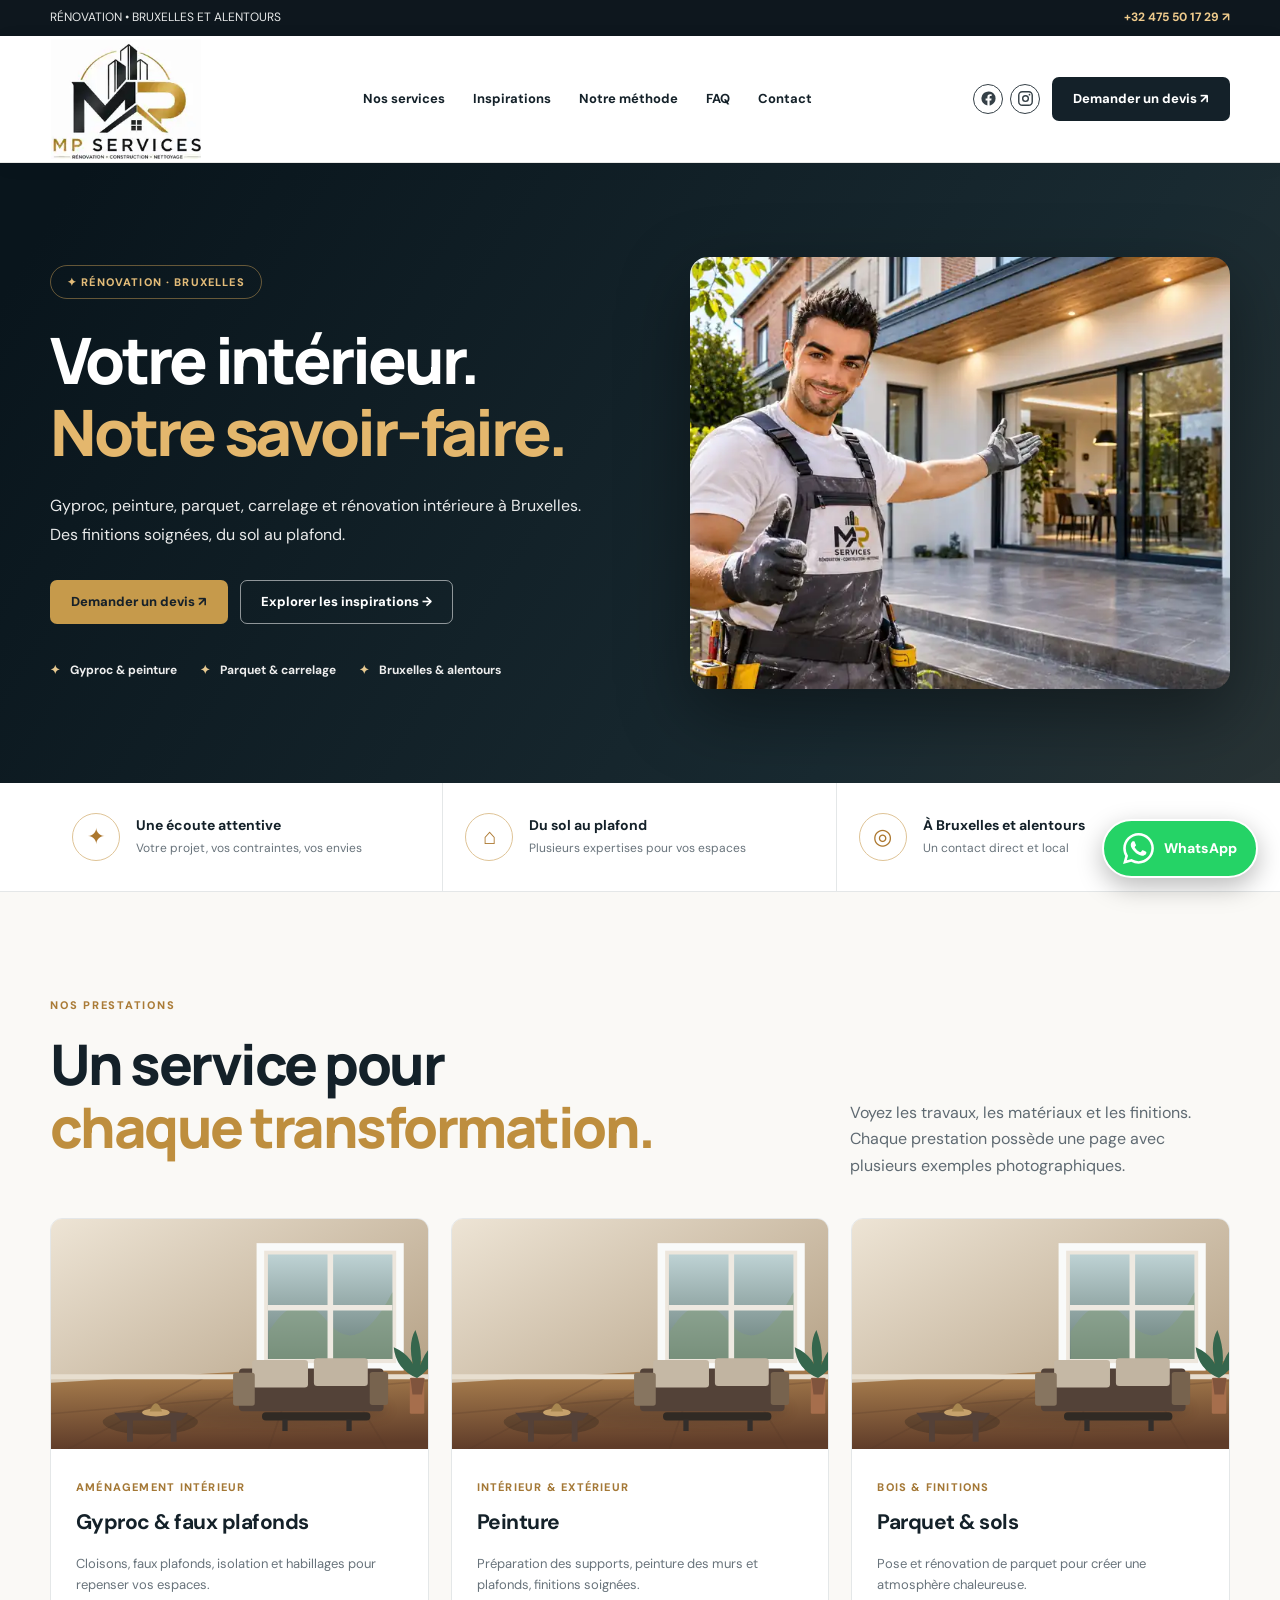
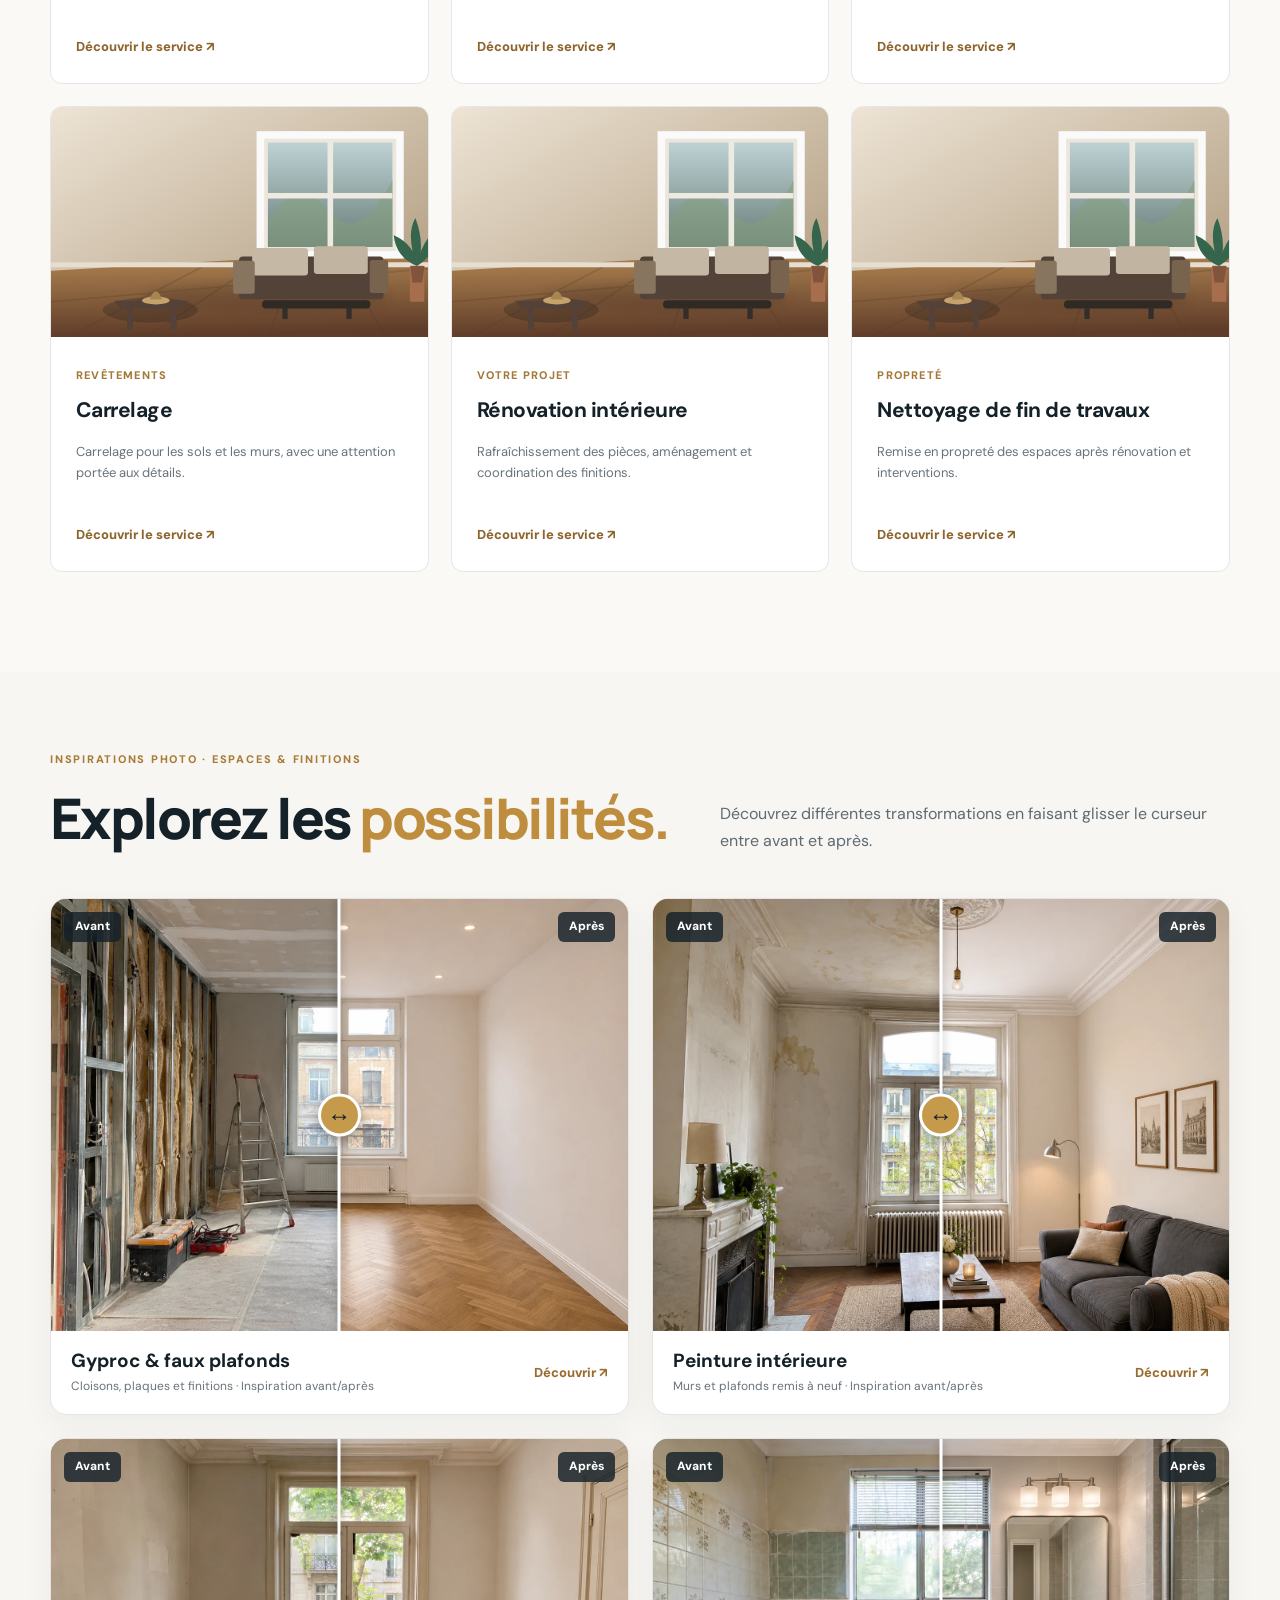
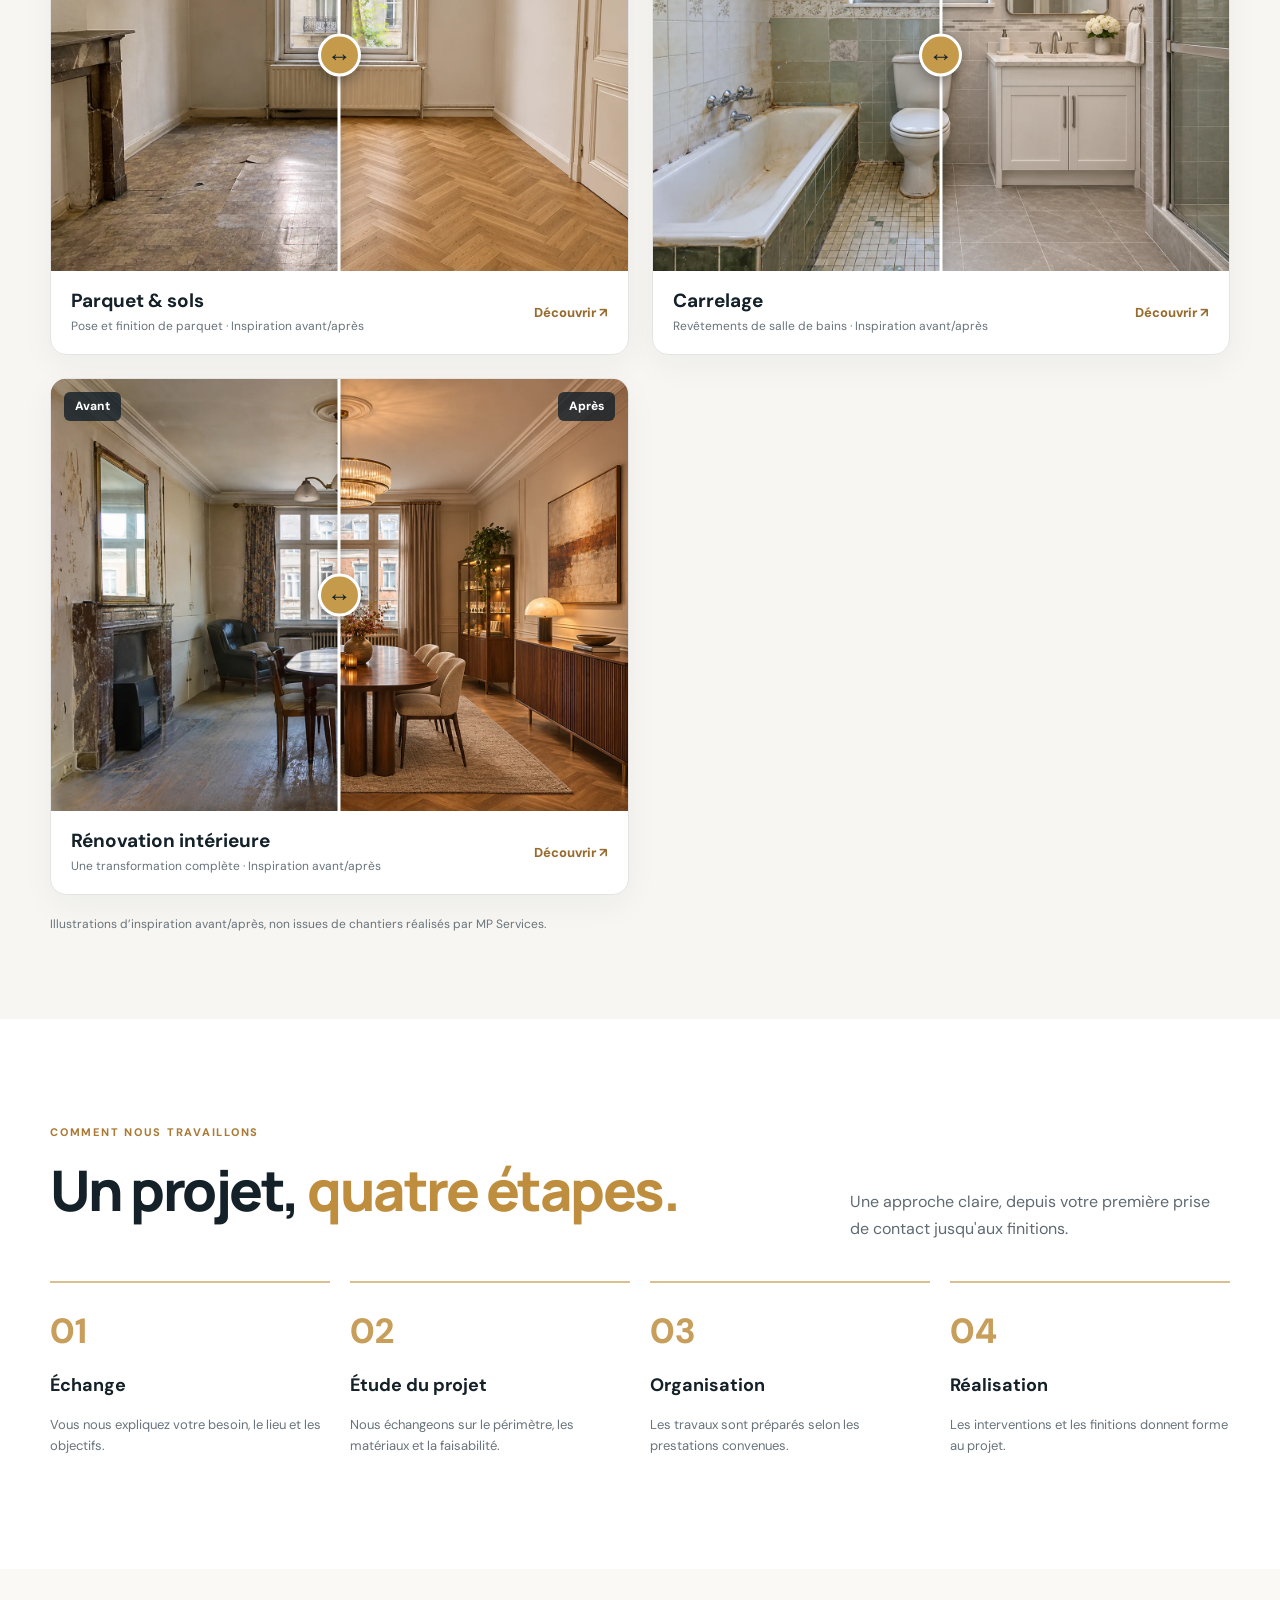
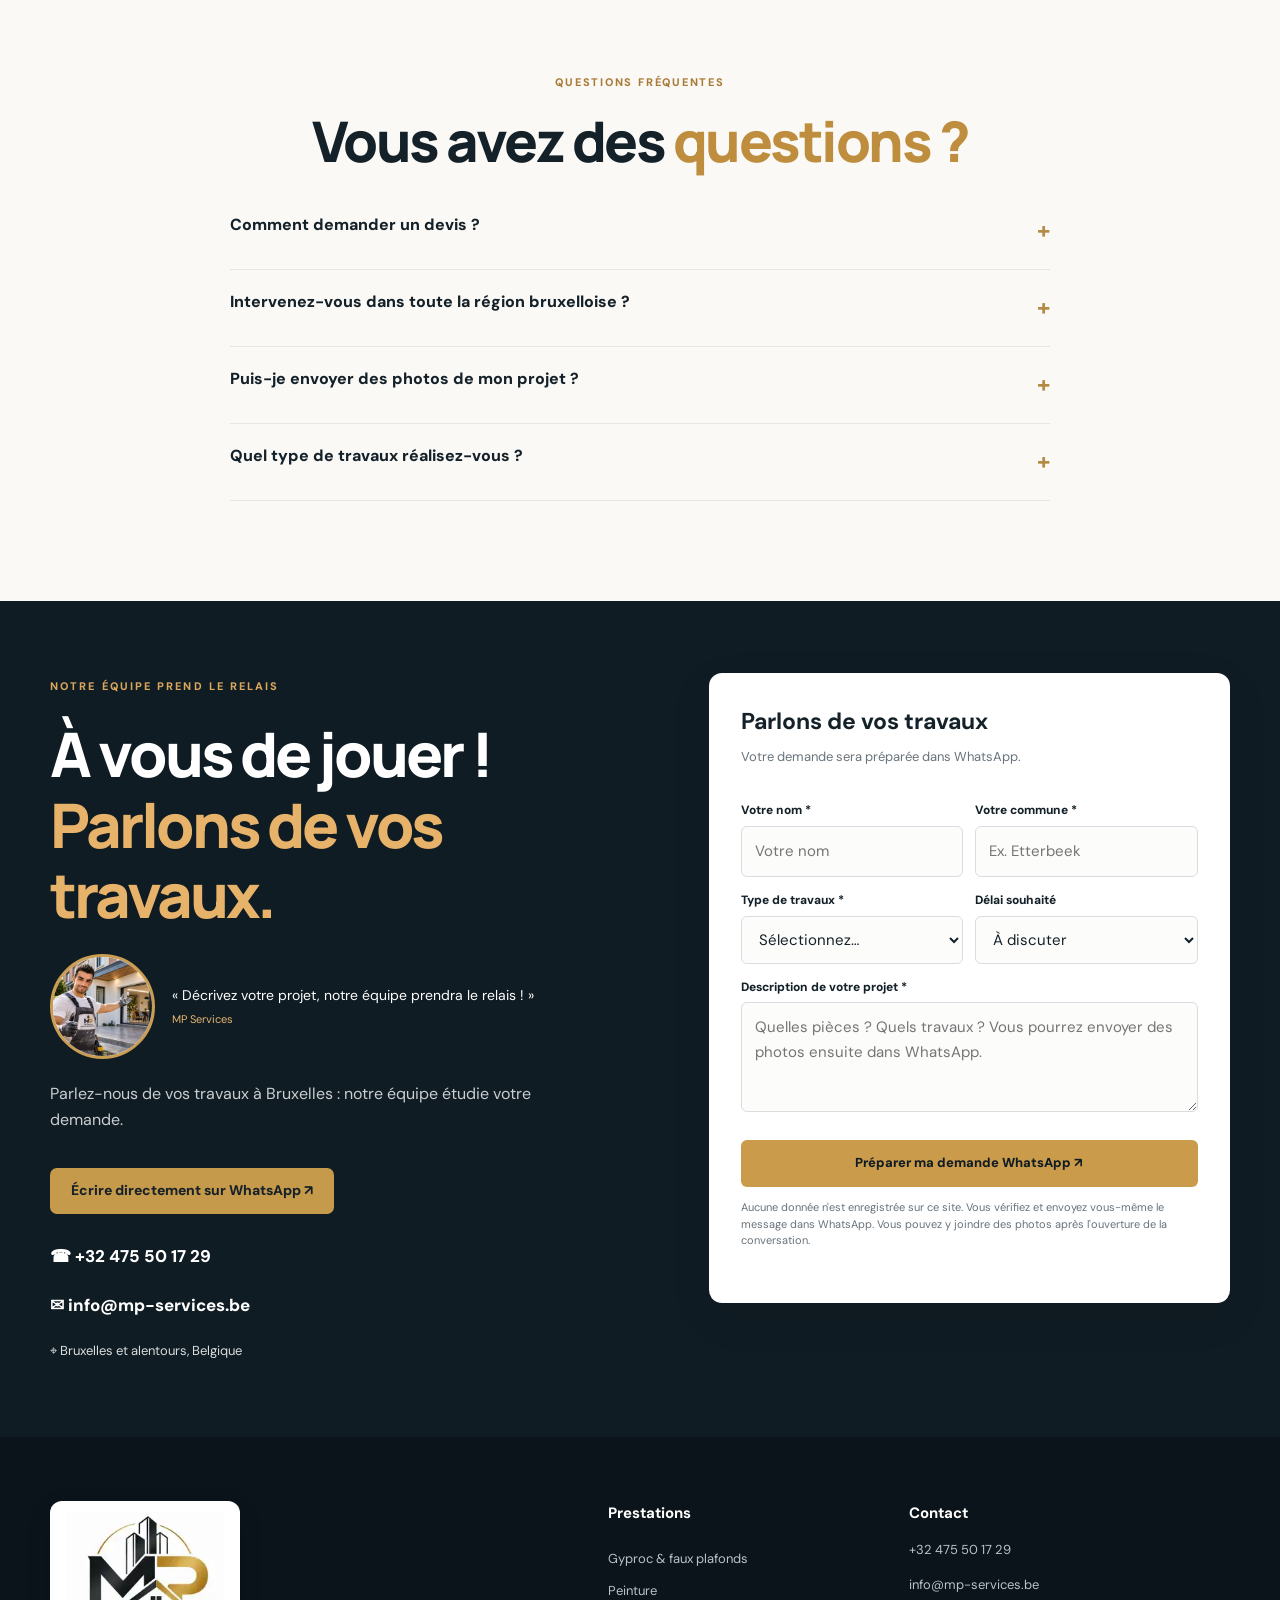
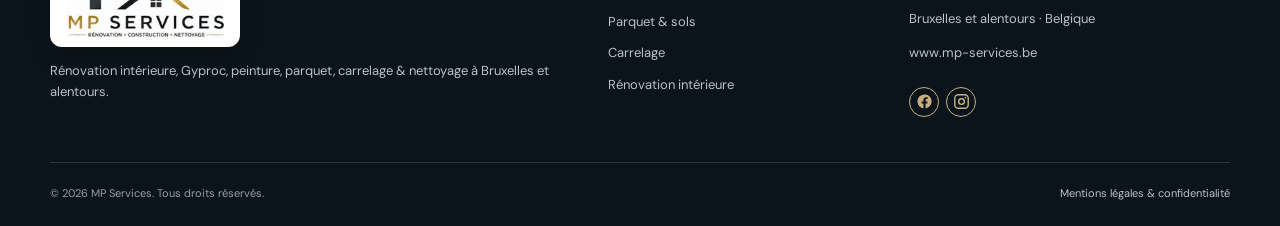
==== commit 09dc20cd: "content: remove outdated FAQ question about image sources" ====
--- a/index.html
+++ b/index.html
@@ -6,6 +6,6 @@
 <section class="section" id="inspirations"><div class="container"><div class="section-head"><div><span class="kicker">INSPIRATIONS PHOTO · ESPACES & FINITIONS</span><h2 class="h2">Explorez les <em>possibilités.</em></h2></div><p class="lead">Ambiances, matériaux et finitions pour imaginer votre prochain projet.</p></div><div class="filters" role="group" aria-label="Filtrer les inspirations"><button class="filter" data-filter="tous" aria-pressed="true">Tout voir</button><button class="filter" data-filter="gyproc" aria-pressed="false">Gyproc</button><button class="filter" data-filter="peinture" aria-pressed="false">Peinture</button><button class="filter" data-filter="parquet" aria-pressed="false">Parquet</button><button class="filter" data-filter="carrelage" aria-pressed="false">Carrelage</button><button class="filter" data-filter="renovation" aria-pressed="false">Rénovation</button></div><div class="gallery-grid"><button type="button" class="gallery-item" data-category="renovation" data-photo="https://images.unsplash.com/photo-1721523236968-8fa75690087e?auto=format&fit=crop&w=1800&q=82" data-title="Un séjour lumineux" data-alt="Photographie d'inspiration : Un séjour lumineux"><img src="https://images.unsplash.com/photo-1721523236968-8fa75690087e?auto=format&fit=crop&w=1800&q=82" srcset="https://images.unsplash.com/photo-1721523236968-8fa75690087e?auto=format&fit=crop&w=480&q=82 480w, https://images.unsplash.com/photo-1721523236968-8fa75690087e?auto=format&fit=crop&w=800&q=82 800w, https://images.unsplash.com/photo-1721523236968-8fa75690087e?auto=format&fit=crop&w=1200&q=82 1200w, https://images.unsplash.com/photo-1721523236968-8fa75690087e?auto=format&fit=crop&w=1800&q=82 1800w" sizes="(max-width:600px) 100vw, (max-width:1000px) 50vw, 33vw" alt="Photo illustrative : Un séjour lumineux" loading="lazy" decoding="async" width="1100" height="730" ><span class="gallery-meta"><span class="tag">Inspiration · renovation</span><strong>Un séjour lumineux</strong><span>Ambiance intérieure & finitions</span></span></button><button type="button" class="gallery-item" data-category="gyproc" data-photo="https://images.unsplash.com/photo-1768321902097-1d85e7735c5f?auto=format&fit=crop&w=1100&q=80" data-title="Cloisons & structure" data-alt="Photographie d'inspiration : Cloisons & structure"><img src="https://images.unsplash.com/photo-1768321902097-1d85e7735c5f?auto=format&fit=crop&w=1100&q=80" srcset="https://images.unsplash.com/photo-1768321902097-1d85e7735c5f?auto=format&fit=crop&w=480&q=80 480w, https://images.unsplash.com/photo-1768321902097-1d85e7735c5f?auto=format&fit=crop&w=800&q=80 800w, https://images.unsplash.com/photo-1768321902097-1d85e7735c5f?auto=format&fit=crop&w=1200&q=80 1200w, https://images.unsplash.com/photo-1768321902097-1d85e7735c5f?auto=format&fit=crop&w=1800&q=80 1800w" sizes="(max-width:600px) 100vw, (max-width:1000px) 50vw, 33vw" alt="Photo illustrative : Cloisons & structure" loading="lazy" decoding="async" width="1100" height="730" ><span class="gallery-meta"><span class="tag">Inspiration · gyproc</span><strong>Cloisons & structure</strong><span>Préparation d'un espace</span></span></button><button type="button" class="gallery-item" data-category="peinture" data-photo="https://images.unsplash.com/photo-1742900280861-32bed068938b?auto=format&fit=crop&w=1100&q=80" data-title="Travaux de peinture" data-alt="Photographie d'inspiration : Travaux de peinture"><img src="https://images.unsplash.com/photo-1742900280861-32bed068938b?auto=format&fit=crop&w=1100&q=80" srcset="https://images.unsplash.com/photo-1742900280861-32bed068938b?auto=format&fit=crop&w=480&q=80 480w, https://images.unsplash.com/photo-1742900280861-32bed068938b?auto=format&fit=crop&w=800&q=80 800w, https://images.unsplash.com/photo-1742900280861-32bed068938b?auto=format&fit=crop&w=1200&q=80 1200w, https://images.unsplash.com/photo-1742900280861-32bed068938b?auto=format&fit=crop&w=1800&q=80 1800w" sizes="(max-width:600px) 100vw, (max-width:1000px) 50vw, 33vw" alt="Photo illustrative : Travaux de peinture" loading="lazy" decoding="async" width="1100" height="730" ><span class="gallery-meta"><span class="tag">Inspiration · peinture</span><strong>Travaux de peinture</strong><span>Application & finitions</span></span></button><button type="button" class="gallery-item" data-category="parquet" data-photo="https://images.unsplash.com/photo-1761053130711-2515ef532bb5?auto=format&fit=crop&w=1100&q=80" data-title="Parquet à chevrons" data-alt="Photographie d'inspiration : Parquet à chevrons"><img src="https://images.unsplash.com/photo-1761053130711-2515ef532bb5?auto=format&fit=crop&w=1100&q=80" srcset="https://images.unsplash.com/photo-1761053130711-2515ef532bb5?auto=format&fit=crop&w=480&q=80 480w, https://images.unsplash.com/photo-1761053130711-2515ef532bb5?auto=format&fit=crop&w=800&q=80 800w, https://images.unsplash.com/photo-1761053130711-2515ef532bb5?auto=format&fit=crop&w=1200&q=80 1200w, https://images.unsplash.com/photo-1761053130711-2515ef532bb5?auto=format&fit=crop&w=1800&q=80 1800w" sizes="(max-width:600px) 100vw, (max-width:1000px) 50vw, 33vw" alt="Photo illustrative : Parquet à chevrons" loading="lazy" decoding="async" width="1100" height="730" ><span class="gallery-meta"><span class="tag">Inspiration · parquet</span><strong>Parquet à chevrons</strong><span>Texture & élégance du bois</span></span></button><button type="button" class="gallery-item" data-category="carrelage" data-photo="https://images.unsplash.com/photo-1690603935238-b60582bcb273?auto=format&fit=crop&w=1100&q=80" data-title="Carrelage de salle d'eau" data-alt="Photographie d'inspiration : Carrelage de salle d'eau"><img src="https://images.unsplash.com/photo-1690603935238-b60582bcb273?auto=format&fit=crop&w=1100&q=80" srcset="https://images.unsplash.com/photo-1690603935238-b60582bcb273?auto=format&fit=crop&w=480&q=80 480w, https://images.unsplash.com/photo-1690603935238-b60582bcb273?auto=format&fit=crop&w=800&q=80 800w, https://images.unsplash.com/photo-1690603935238-b60582bcb273?auto=format&fit=crop&w=1200&q=80 1200w, https://images.unsplash.com/photo-1690603935238-b60582bcb273?auto=format&fit=crop&w=1800&q=80 1800w" sizes="(max-width:600px) 100vw, (max-width:1000px) 50vw, 33vw" alt="Photo illustrative : Carrelage de salle d'eau" loading="lazy" decoding="async" width="1100" height="730" ><span class="gallery-meta"><span class="tag">Inspiration · carrelage</span><strong>Carrelage de salle d'eau</strong><span>Sols & revêtements</span></span></button><button type="button" class="gallery-item" data-category="renovation" data-photo="https://images.unsplash.com/photo-1769736436809-eab3de70b175?auto=format&fit=crop&w=1100&q=82" data-title="Rénovation d'un salon" data-alt="Photographie d'inspiration : Rénovation d'un salon"><img src="https://images.unsplash.com/photo-1769736436809-eab3de70b175?auto=format&fit=crop&w=1100&q=82" srcset="https://images.unsplash.com/photo-1769736436809-eab3de70b175?auto=format&fit=crop&w=480&q=82 480w, https://images.unsplash.com/photo-1769736436809-eab3de70b175?auto=format&fit=crop&w=800&q=82 800w, https://images.unsplash.com/photo-1769736436809-eab3de70b175?auto=format&fit=crop&w=1200&q=82 1200w, https://images.unsplash.com/photo-1769736436809-eab3de70b175?auto=format&fit=crop&w=1800&q=82 1800w" sizes="(max-width:600px) 100vw, (max-width:1000px) 50vw, 33vw" alt="Photo illustrative : Rénovation d'un salon" loading="lazy" decoding="async" width="1100" height="730" ><span class="gallery-meta"><span class="tag">Inspiration · renovation</span><strong>Rénovation d'un salon</strong><span>Agencement & confort</span></span></button><button type="button" class="gallery-item" data-category="carrelage" data-photo="https://images.unsplash.com/photo-1754574741164-a41418029cfb?auto=format&fit=crop&w=1100&q=80" data-title="Salle de bain contemporaine" data-alt="Photographie d'inspiration : Salle de bain contemporaine"><img src="https://images.unsplash.com/photo-1754574741164-a41418029cfb?auto=format&fit=crop&w=1100&q=80" srcset="https://images.unsplash.com/photo-1754574741164-a41418029cfb?auto=format&fit=crop&w=480&q=80 480w, https://images.unsplash.com/photo-1754574741164-a41418029cfb?auto=format&fit=crop&w=800&q=80 800w, https://images.unsplash.com/photo-1754574741164-a41418029cfb?auto=format&fit=crop&w=1200&q=80 1200w, https://images.unsplash.com/photo-1754574741164-a41418029cfb?auto=format&fit=crop&w=1800&q=80 1800w" sizes="(max-width:600px) 100vw, (max-width:1000px) 50vw, 33vw" alt="Photo illustrative : Salle de bain contemporaine" loading="lazy" decoding="async" width="1100" height="730" ><span class="gallery-meta"><span class="tag">Inspiration · carrelage</span><strong>Salle de bain contemporaine</strong><span>Inspiration matériaux</span></span></button><button type="button" class="gallery-item" data-category="parquet" data-photo="https://images.unsplash.com/photo-1761053130711-2515ef532bb5?auto=format&fit=crop&w=1100&q=80" data-title="Finitions et matériaux" data-alt="Photographie d'inspiration : Finitions et matériaux"><img src="https://images.unsplash.com/photo-1761053130711-2515ef532bb5?auto=format&fit=crop&w=1100&q=80" srcset="https://images.unsplash.com/photo-1761053130711-2515ef532bb5?auto=format&fit=crop&w=480&q=80 480w, https://images.unsplash.com/photo-1761053130711-2515ef532bb5?auto=format&fit=crop&w=800&q=80 800w, https://images.unsplash.com/photo-1761053130711-2515ef532bb5?auto=format&fit=crop&w=1200&q=80 1200w, https://images.unsplash.com/photo-1761053130711-2515ef532bb5?auto=format&fit=crop&w=1800&q=80 1800w" sizes="(max-width:600px) 100vw, (max-width:1000px) 50vw, 33vw" alt="Photo illustrative : Finitions et matériaux" loading="lazy" decoding="async" width="1100" height="730" ><span class="gallery-meta"><span class="tag">Inspiration · parquet</span><strong>Finitions et matériaux</strong><span>Choix des matières</span></span></button></div><div class="disclosure"><strong>Transparence :</strong> cette sélection réunit des photographies de référence sous licence Unsplash. Elle sert uniquement à illustrer les types d'espaces et de finitions. Ce ne sont pas des réalisations attribuées à MP Services. Nous compléterons la galerie avec de véritables photos de chantiers, après vérification.</div></div></section>
 
 <section class="section" id="methode"><div class="container"><div class="section-head"><div><span class="kicker">COMMENT NOUS TRAVAILLONS</span><h2 class="h2">Un projet, <em>quatre étapes.</em></h2></div><p class="lead">Une approche claire, depuis votre première prise de contact jusqu'aux finitions.</p></div><div class="process-grid"><div class="process-item"><span class="number">01</span><h3>Échange</h3><p>Vous nous expliquez votre besoin, le lieu et les objectifs.</p></div><div class="process-item"><span class="number">02</span><h3>Étude du projet</h3><p>Nous échangeons sur le périmètre, les matériaux et la faisabilité.</p></div><div class="process-item"><span class="number">03</span><h3>Organisation</h3><p>Les travaux sont préparés selon les prestations convenues.</p></div><div class="process-item"><span class="number">04</span><h3>Réalisation</h3><p>Les interventions et les finitions donnent forme au projet.</p></div></div></div></section>
-<section class="section section-soft" id="faq"><div class="container"><div style="text-align:center"><span class="kicker">QUESTIONS FRÉQUENTES</span><h2 class="h2">Vous avez des <em>questions ?</em></h2></div><div class="faq-list"><details><summary>Comment demander un devis ?</summary><p>Décrivez votre projet, précisez la commune et le type de travaux, puis envoyez votre demande via WhatsApp ou contactez-nous par e-mail. Nous pourrons ensuite échanger sur vos besoins.</p></details><details><summary>Intervenez-vous dans toute la région bruxelloise ?</summary><p>Nous intervenons à Bruxelles et dans les environs. Contactez-nous en précisant votre commune pour confirmer la possibilité d'intervention.</p></details><details><summary>Puis-je envoyer des photos de mon projet ?</summary><p>Oui. Après l'ouverture de la conversation WhatsApp, vous pouvez joindre directement les photos et les dimensions utiles à votre demande.</p></details><details><summary>Quel type de travaux réalisez-vous ?</summary><p>Nos prestations comprennent notamment le Gyproc, la peinture, la pose de parquet, le carrelage, la rénovation intérieure et le nettoyage après travaux. Chaque demande est évaluée selon son périmètre.</p></details><details><summary>Les images du site montrent-elles des chantiers réalisés ?</summary><p>La galerie Inspiration utilise actuellement des photographies d'illustration sous licence Unsplash. Elle ne constitue pas une présentation de chantiers exécutés par MP Services. Les réalisations vérifiées seront ajoutées séparément.</p></details></div></div></section>
+<section class="section section-soft" id="faq"><div class="container"><div style="text-align:center"><span class="kicker">QUESTIONS FRÉQUENTES</span><h2 class="h2">Vous avez des <em>questions ?</em></h2></div><div class="faq-list"><details><summary>Comment demander un devis ?</summary><p>Décrivez votre projet, précisez la commune et le type de travaux, puis envoyez votre demande via WhatsApp ou contactez-nous par e-mail. Nous pourrons ensuite échanger sur vos besoins.</p></details><details><summary>Intervenez-vous dans toute la région bruxelloise ?</summary><p>Nous intervenons à Bruxelles et dans les environs. Contactez-nous en précisant votre commune pour confirmer la possibilité d'intervention.</p></details><details><summary>Puis-je envoyer des photos de mon projet ?</summary><p>Oui. Après l'ouverture de la conversation WhatsApp, vous pouvez joindre directement les photos et les dimensions utiles à votre demande.</p></details><details><summary>Quel type de travaux réalisez-vous ?</summary><p>Nos prestations comprennent notamment le Gyproc, la peinture, la pose de parquet, le carrelage, la rénovation intérieure et le nettoyage après travaux. Chaque demande est évaluée selon son périmètre.</p></details></div></div></section>
 <section class="section contact-section contact-reference" id="contact"><div class="container contact-grid"><div class="contact-copy"><span class="kicker">NOTRE ÉQUIPE PREND LE RELAIS</span><h2 class="h2">À vous de jouer !<br><em>Parlons de vos travaux.</em></h2><div class="contact-brand-quote"><img src="assets/tim-hero.webp" alt="Personnage de présentation de MP Services" loading="lazy" width="104" height="104"><div><p>« Décrivez votre projet, notre équipe prendra le relais ! »</p><small>MP Services</small></div></div><p class="lead">Parlez-nous de vos travaux à Bruxelles : notre équipe étudie votre demande.</p><a class="btn btn-gold contact-direct-wa" href="https://wa.me/32475501729?text=Bonjour%20MP%20Services%2C%20je%20souhaite%20un%20devis." target="_blank" rel="noopener noreferrer">Écrire directement sur WhatsApp ↗</a><div class="contact-methods"><a href="tel:+32475501729">☎ +32 475 50 17 29</a><a href="mailto:info@mp-services.be">✉ info@mp-services.be</a><span>⌖ Bruxelles et alentours, Belgique</span></div></div><form class="quote-form" id="quote-form"><h3>Parlons de vos travaux</h3><p>Votre demande sera préparée dans WhatsApp.</p><div class="form-row"><div><label for="nom">Votre nom *</label><input id="nom" name="nom" autocomplete="name" required maxlength="90" placeholder="Votre nom"></div><div><label for="commune">Votre commune *</label><input id="commune" name="commune" required maxlength="80" placeholder="Ex. Etterbeek"></div></div><div class="form-row"><div><label for="service">Type de travaux *</label><select id="service" name="service" required><option value="">Sélectionnez…</option><option value="Gyproc">Gyproc</option><option value="Peinture">Peinture</option><option value="Parquet">Parquet</option><option value="Carrelage">Carrelage</option><option value="Rénovation">Rénovation</option><option value="Nettoyage">Nettoyage</option><option value="Autre">Autre</option></select></div><div><label for="delai">Délai souhaité</label><select id="delai" name="delai"><option value="">À discuter</option><option>Dès que possible</option><option>Dans le mois</option><option>Dans 1 à 3 mois</option><option>Plus tard</option></select></div></div><label for="details">Description de votre projet *</label><textarea id="details" name="details" minlength="10" maxlength="2000" required placeholder="Quelles pièces ? Quels travaux ? Vous pourrez envoyer des photos ensuite dans WhatsApp."></textarea><button class="btn btn-gold" type="submit">Préparer ma demande WhatsApp ↗</button><p class="form-note">Aucune donnée n'est enregistrée sur ce site. Vous vérifiez et envoyez vous-même le message dans WhatsApp. Vous pouvez y joindre des photos après l'ouverture de la conversation.</p></form></div></section></main>
 <div id="photo-modal" class="modal" role="dialog" aria-modal="true" aria-label="Photographie d'inspiration" aria-hidden="true"><div class="modal-shell"><button class="modal-close" type="button" data-modal-close aria-label="Fermer">×</button><img id="photo-modal-image" alt=""><div class="modal-description"><strong id="photo-modal-title">Inspiration</strong><p id="photo-modal-text"></p></div></div></div><footer class="footer"><div class="container"><div class="footer-grid"><div><a class="brand" href="./"><img src="assets/logo-oficial.webp" alt="MP Services" width="220" height="175"></a><p>Rénovation intérieure, Gyproc, peinture, parquet, carrelage & nettoyage à Bruxelles et alentours.</p></div><nav aria-label="Liens de services"><strong>Prestations</strong><a href="services/gyproc.html">Gyproc & faux plafonds</a><a href="services/peinture.html">Peinture</a><a href="services/parquet.html">Parquet & sols</a><a href="services/carrelage.html">Carrelage</a><a href="services/renovation.html">Rénovation intérieure</a></nav><div><strong>Contact</strong><p><a href="tel:+32475501729">+32 475 50 17 29</a></p><p><a href="mailto:info@mp-services.be">info@mp-services.be</a></p><p>Bruxelles et alentours · Belgique</p><p>www.mp-services.be</p><div class="social-mini" aria-label="Réseaux sociaux"><a href="https://www.facebook.com/profile.php?id=61589964924146" target="_blank" rel="noopener noreferrer" aria-label="Facebook MP Services" title="Facebook"><svg viewBox="0 0 24 24" aria-hidden="true" focusable="false"><path fill="currentColor" d="M22 12a10 10 0 1 0-11.56 9.88v-6.99H7.9V12h2.54V9.8c0-2.5 1.49-3.88 3.77-3.88 1.1 0 2.24.2 2.24.2v2.46h-1.26c-1.24 0-1.63.77-1.63 1.56V12h2.77l-.44 2.89h-2.33v6.99A10 10 0 0 0 22 12Z"/></svg></a><a href="https://www.instagram.com/mpservices214/" target="_blank" rel="noopener noreferrer" aria-label="Instagram MP Services" title="Instagram"><svg viewBox="0 0 24 24" aria-hidden="true" focusable="false"><rect x="2.5" y="2.5" width="19" height="19" rx="5" fill="none" stroke="currentColor" stroke-width="2"/><circle cx="12" cy="12" r="4" fill="none" stroke="currentColor" stroke-width="2"/><circle cx="17.6" cy="6.6" r="1.2" fill="currentColor"/></svg></a></div></div></div><div class="footer-bottom"><span>© <span data-year>2026</span> MP Services. Tous droits réservés.</span><span><a href="mentions-legales.html">Mentions légales & confidentialité</a></span></div></div></footer><a class="whatsapp-floating" aria-label="Demander un devis par WhatsApp" href="https://wa.me/32475501729?text=Bonjour%20MP%20Services%2C%20je%20souhaite%20un%20devis." target="_blank" rel="noopener noreferrer"><img class="wa-icon" src="assets/whatsapp.svg" alt="" width="31" height="31" aria-hidden="true"><span class="wa-text">WhatsApp</span></a></body></html>
--- a/assets/site.css
+++ b/assets/site.css
@@ -250,3 +250,14 @@
 .contact-reference .contact-methods{margin-top:14px}
 @media(max-width:700px){.contact-direct-wa{width:100%;font-size:13px;margin-top:2px}.hero-brand .desc{max-width:36ch}}
 
+
+/* Compact social links in header and footer. Explicit dimensions prevent oversized SVGs. */
+.social-mini{display:inline-flex;align-items:center;gap:7px;flex-shrink:0;vertical-align:middle}
+.social-mini a{display:inline-flex;align-items:center;justify-content:center;width:30px;height:30px;min-width:30px;min-height:30px;padding:5px;border:1px solid currentColor;border-radius:50%;color:inherit;text-decoration:none;opacity:.86;transition:opacity .2s ease,background-color .2s ease}
+.social-mini a:hover{opacity:1;background:rgba(198,154,75,.14)}
+.social-mini a:focus-visible{outline:2px solid #c69a4b;outline-offset:2px}
+.social-mini a svg,.footer .social-mini a svg,.site-header .social-mini a svg{display:block!important;position:static!important;width:17px!important;height:17px!important;max-width:17px!important;max-height:17px!important;flex:none!important}
+.footer .social-mini{margin-top:10px;color:#e7c991}
+.site-header .social-mini{color:#142129}
+@media(max-width:850px){.nav-actions{gap:7px}.nav-actions .social-mini{gap:4px}.site-header .social-mini a{width:27px;height:27px;min-width:27px;min-height:27px;padding:4px}}
+@media(prefers-reduced-motion:reduce){.social-mini a{transition:none}}
